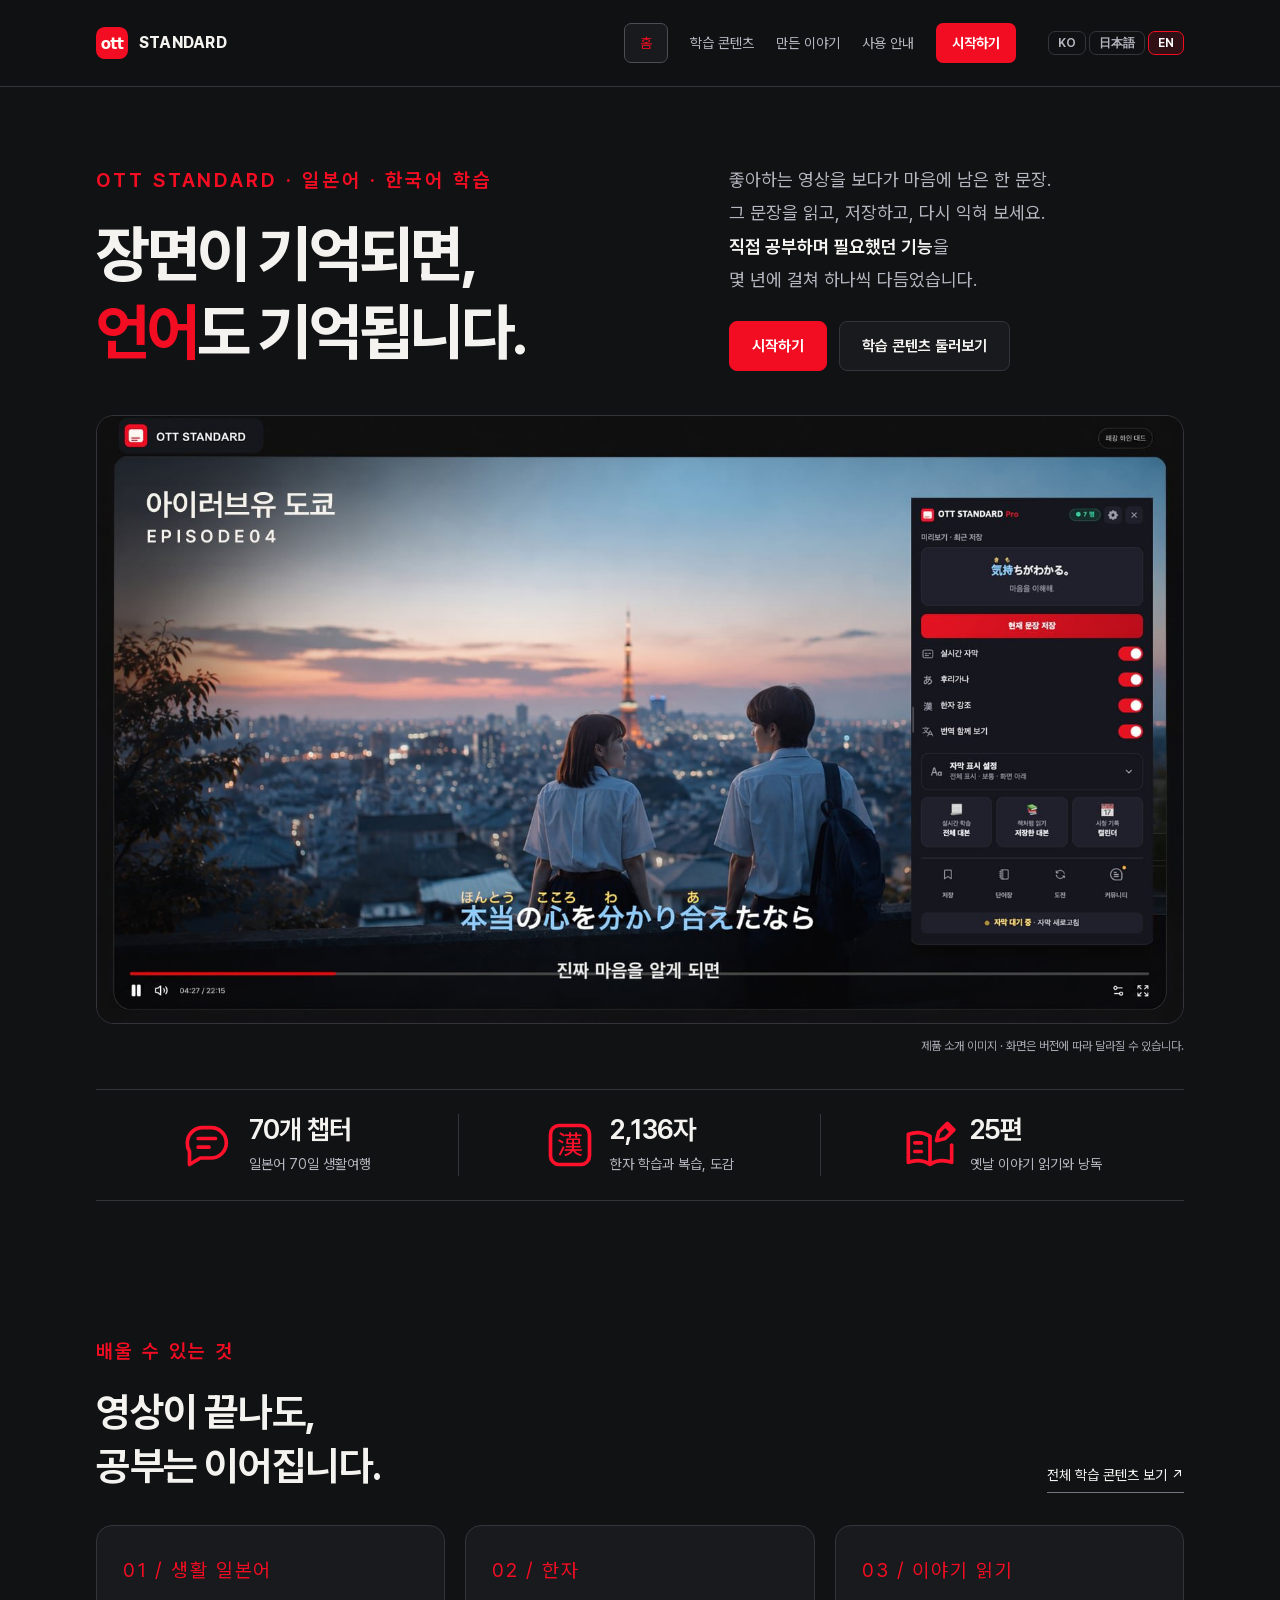
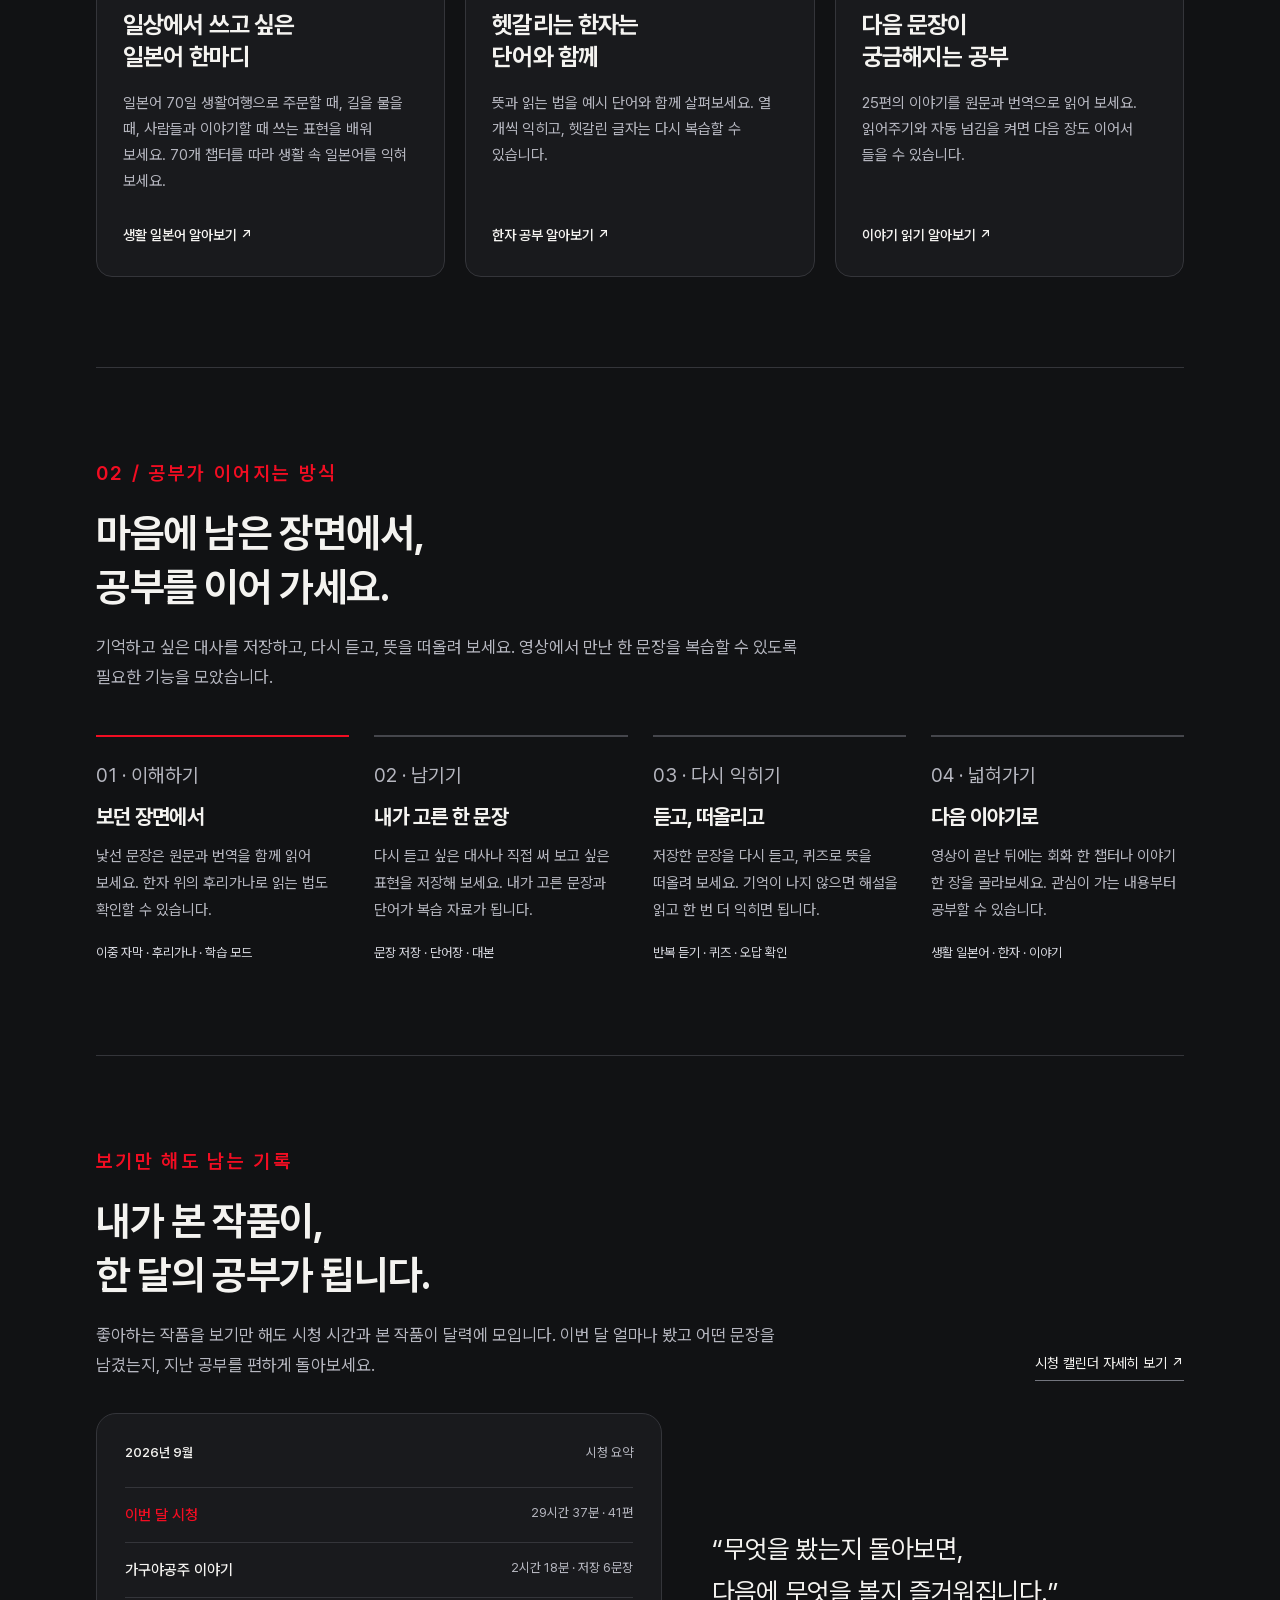
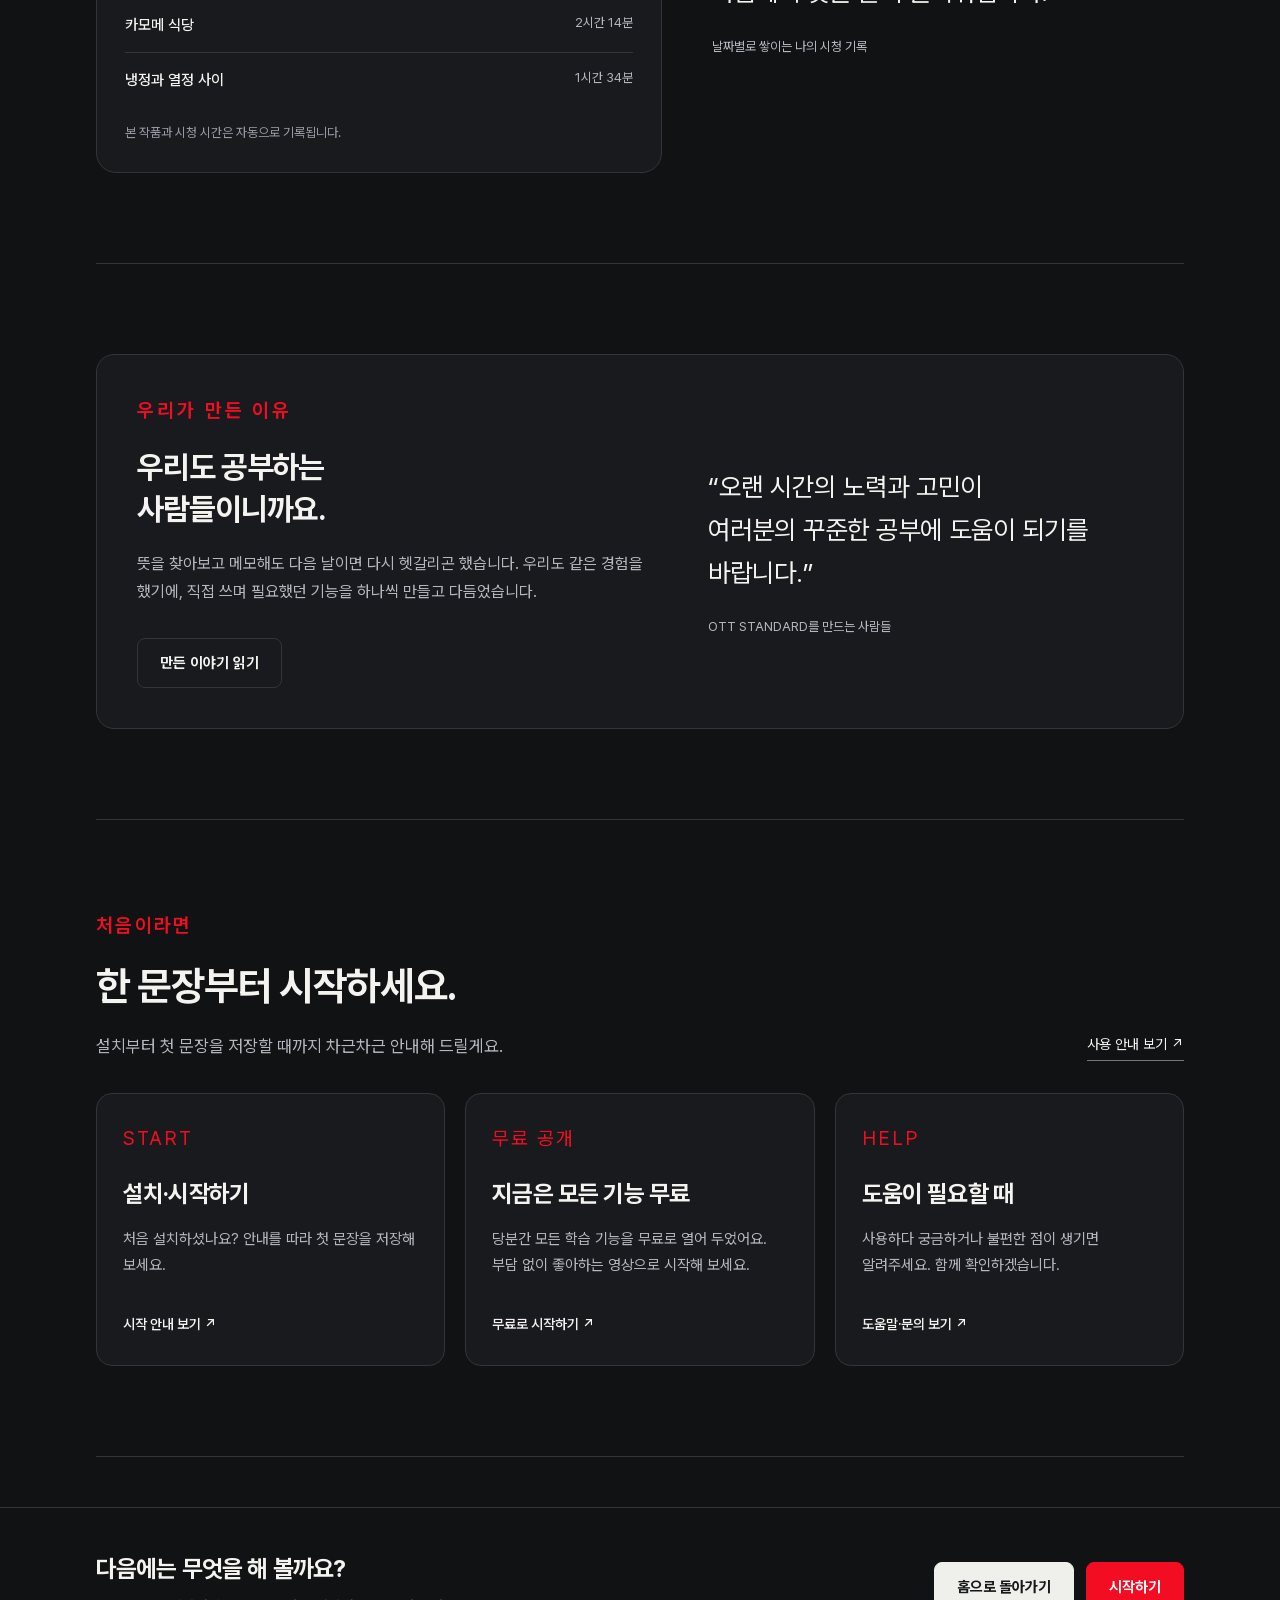
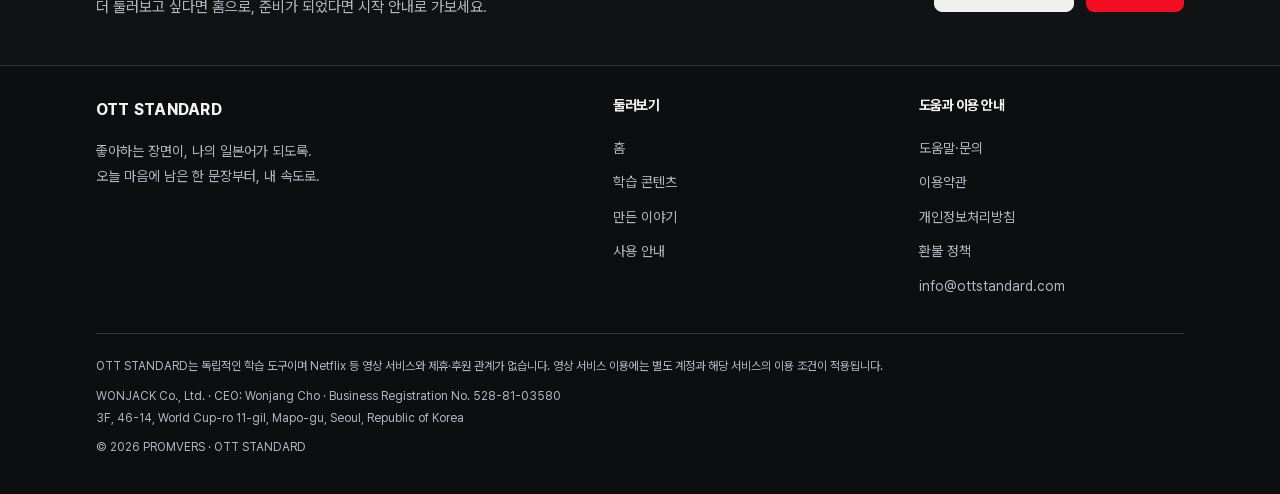
==== index.html @ 48564889 "로고 디자인 변경: 헤더 아이콘을 'ott' 빨간 박스로, 텍스트 STANDARD, 파비콘 동일 적용 Co-Authored-By: Claude Opus 4.8 <noreply@an" ====
<!doctype html>
<html lang="ko"><head><meta charset="utf-8"><meta name="viewport" content="width=device-width,initial-scale=1"><meta name="theme-color" content="#111214"><title>홈 · OTT STANDARD</title><meta name="description" content="좋아하는 장면이, 나의 일본어가 되도록. OTT STANDARD의 학습 콘텐츠, 사용 안내와 요금제를 만나보세요."><link rel="icon" href="/assets/logo.svg" type="image/svg+xml"><link rel="stylesheet" href="/assets/site.css?v=i18n-20261003b"><link rel="canonical" href="https://ottstandard.com/"><meta property="og:type" content="website"><meta property="og:site_name" content="OTT STANDARD"><meta property="og:title" content="OTT STANDARD - 쉽게 익히는 자막"><meta property="og:description" content="좋아하는 장면이, 나의 일본어가 되도록. 학습 콘텐츠·사용 안내·요금제."><meta property="og:url" content="https://ottstandard.com/"><meta property="og:image" content="https://ottstandard.com/og.png"><meta name="twitter:card" content="summary_large_image"><style id="home-intro-label-size">#main .eyebrow,#main .section-number,#main .portal .serial,#main .flow small{font-size:19.5px;line-height:1.6}@media(max-width:760px){#main .home-hero .eyebrow{font-size:18px}}@media(max-width:640px){#main .eyebrow{font-size:18px}}</style></head><body data-mode="multipage"><a class="skip" href="#main">본문으로 바로가기</a><header class="topbar"><div class="wrap topbar-inner"><a class="brand notranslate" translate="no" href="/" aria-label="OTT STANDARD 홈"><svg width="32" height="32" viewBox="0 0 100 100" aria-hidden="true" style="display:block"><rect width="100" height="100" rx="27" fill="#F20D22"/><text x="50" y="54" text-anchor="middle" dominant-baseline="central" font-family="Pretendard,system-ui,-apple-system,sans-serif" font-weight="900" font-size="47" fill="#FFF9F4" letter-spacing="-2.5">ott</text></svg>STANDARD</a><nav class="nav" aria-label="주 메뉴"><a class="home-link" data-nav="home" href="/" aria-current="page">홈</a><a class="" data-nav="learning" href="/learning/">학습 콘텐츠</a><a class="" data-nav="about" href="/about/">만든 이야기</a><a class="" data-nav="docs" href="/docs/">사용 안내</a><a class="nav-start" data-nav="start" href="/start/">시작하기</a></nav></div></header><main id="main" class="wrap page-content">
<section class="home-hero"><div class="home-hero-top"><div><span class="eyebrow"><span class="eb-a">OTT STANDARD</span><span class="eb-dot"> · </span><span class="eb-b">일본어 · 한국어 학습</span></span><h1 tabindex="-1" id="heroRot">좋아하는 장면이,<br>나의 <span class="accent">일본어</span>가 되도록.</h1>
<script>
(function(){
 var el=document.getElementById('heroRot');if(!el)return;
 var P=[
  '좋아하는 장면이,<br>나의 <span class="accent">일본어</span>가 되도록.',
  '장면이 기억되면,<br><span class="accent">언어</span>도 기억됩니다.',
  '좋아하는 장면이,<br>나의 <span class="accent">언어</span>가 됩니다.',
  '콘텐츠를 즐기는 순간,<br><span class="accent">언어</span>가 시작됩니다.',
  '매일 보던 장면을,<br>매일 쓰는 <span class="accent">언어</span>로.'
 ];
 for(var i=P.length-1;i>0;i--){var j=Math.floor(Math.random()*(i+1));var t=P[i];P[i]=P[j];P[j]=t;}
 var idx=0; el.innerHTML=P[0];
 var reduce=window.matchMedia&&window.matchMedia('(prefers-reduced-motion:reduce)').matches;
 if(reduce||P.length<2)return;
 el.style.transition='opacity .5s ease';
 setInterval(function(){
  el.style.opacity='0';
  setTimeout(function(){idx=(idx+1)%P.length;el.innerHTML=P[idx];el.style.opacity='1';},500);
 },9000);
})();
</script></div><div><p class="intro">좋아하는 영상을 보다가 마음에 남은 한 문장.<br>그 문장을 읽고, 저장하고, 다시 익혀 보세요.<br><strong>직접 공부하며 필요했던 기능</strong>을<br>몇 년에 걸쳐 하나씩 다듬었습니다.</p><div class="actions"><a class="button primary" href="/start/">시작하기</a><a class="button " href="/learning/">학습 콘텐츠 둘러보기</a></div></div></div>
<figure><div class="visual"><img src="/assets/hero.jpg" width="1600" height="893" alt="영상 옆에 OTT STANDARD 학습 패널이 열리고, 일본어 후리가나와 한국어 번역이 함께 표시된 제품 소개 이미지" fetchpriority="high"></div><figcaption class="visual-caption" style="justify-content:flex-end;"><span>제품 소개 이미지 · 화면은 버전에 따라 달라질 수 있습니다.</span></figcaption></figure>

<div class="home-stats"><div style="display:grid;grid-template-columns:auto minmax(0,max-content);grid-template-rows:auto auto;column-gap:14px;row-gap:6px;align-content:center;justify-content:center;padding-inline:8px;"><svg xmlns="http://www.w3.org/2000/svg" width="52" height="52" viewBox="0 0 24 24" fill="none" stroke="currentColor" stroke-width="1.7" stroke-linecap="round" stroke-linejoin="round" aria-hidden="true" focusable="false" style="grid-column:1;grid-row:1 / 3;align-self:center;width:clamp(36px,5vw,52px);height:auto;color:#ff102b"><path d="M20 11a7 7 0 0 1-7 7H8l-5 3v-6a7 7 0 0 1-1-4 7 7 0 0 1 7-7h4a7 7 0 0 1 7 7Z"/><path d="M7 9h8M7 13h5"/></svg><b style="grid-column:2;grid-row:1;margin:0;line-height:1.2;">70개 챕터</b><span style="grid-column:2;grid-row:2;margin:0;">일본어 70일 생활여행</span></div><div style="display:grid;grid-template-columns:auto minmax(0,max-content);grid-template-rows:auto auto;column-gap:14px;row-gap:6px;align-content:center;justify-content:center;padding-inline:8px;"><svg xmlns="http://www.w3.org/2000/svg" width="52" height="52" viewBox="0 0 24 24" fill="none" stroke="currentColor" stroke-width="1.7" stroke-linecap="round" stroke-linejoin="round" aria-hidden="true" focusable="false" style="grid-column:1;grid-row:1 / 3;align-self:center;width:clamp(36px,5vw,52px);height:auto;color:#ff102b"><rect x="3" y="3" width="18" height="18" rx="4"/><text x="12" y="12" dy=".35em" text-anchor="middle" fill="currentColor" stroke="none" font-family="GuideJapanese, GuidePretendard, sans-serif" font-size="12" font-weight="400" style="letter-spacing:0">漢</text></svg><b style="grid-column:2;grid-row:1;margin:0;line-height:1.2;">2,136자</b><span style="grid-column:2;grid-row:2;margin:0;">한자 학습과 복습, 도감</span></div><div style="display:grid;grid-template-columns:auto minmax(0,max-content);grid-template-rows:auto auto;column-gap:14px;row-gap:6px;align-content:center;justify-content:center;padding-inline:8px;"><svg xmlns="http://www.w3.org/2000/svg" width="52" height="52" viewBox="0 0 24 24" fill="none" stroke="currentColor" stroke-width="1.7" stroke-linecap="round" stroke-linejoin="round" aria-hidden="true" focusable="false" style="grid-column:1;grid-row:1 / 3;align-self:center;width:clamp(36px,5vw,52px);height:auto;color:#ff102b"><path d="M12 8C9 6 5 6 2 7v13c3-1 7-1 10 1 3-2 7-2 10-1v-8M12 8v13M5 11h3M5 15h3"/><path d="m15 10 1-4 4-4 3 3-4 4-4 1ZM19 3l3 3"/></svg><b style="grid-column:2;grid-row:1;margin:0;line-height:1.2;">25편</b><span style="grid-column:2;grid-row:2;margin:0;">옛날 이야기 읽기와 낭독</span></div></div></section>
<section class="section"><div class="section-heading-row"><div class="section-head"><span class="section-number">배울 수 있는 것</span><h2>영상이 끝나도,<br>공부는 이어집니다.</h2></div><a class="text-link" href="/learning/">전체 학습 콘텐츠 보기 ↗</a></div><div class="portal-grid">
<a class="portal" href="/learning/#course"><span class="serial">01 / 생활 일본어</span><h3>일상에서 쓰고 싶은<br>일본어 한마디</h3><p>일본어 70일 생활여행으로 주문할 때, 길을 물을 때, 사람들과 이야기할 때 쓰는 표현을 배워 보세요. 70개 챕터를 따라 생활 속 일본어를 익혀 보세요.</p><span class="portal-link">생활 일본어 알아보기 ↗</span></a>
<a class="portal" href="/learning/#kanji"><span class="serial">02 / 한자</span><h3>헷갈리는 한자는<br>단어와 함께</h3><p>뜻과 읽는 법을 예시 단어와 함께 살펴보세요. 열 개씩 익히고, 헷갈린 글자는 다시 복습할 수 있습니다.</p><span class="portal-link">한자 공부 알아보기 ↗</span></a>
<a class="portal" href="/learning/#stories"><span class="serial">03 / 이야기 읽기</span><h3>다음 문장이<br>궁금해지는 공부</h3><p>25편의 이야기를 원문과 번역으로 읽어 보세요. 읽어주기와 자동 넘김을 켜면 다음 장도 이어서 들을 수 있습니다.</p><span class="portal-link">이야기 읽기 알아보기 ↗</span></a></div></section>
  <section class="section">
    <div class="section-head"><span class="section-number">02 / 공부가 이어지는 방식</span><h2>마음에 남은 장면에서,<br>공부를 이어 가세요.</h2><p>기억하고 싶은 대사를 저장하고, 다시 듣고, 뜻을 떠올려 보세요. 영상에서 만난 한 문장을 복습할 수 있도록 필요한 기능을 모았습니다.</p></div>
    <div class="flow">
      <article><small>01 · 이해하기</small><h3>보던 장면에서</h3><p>낯선 문장은 원문과 번역을 함께 읽어 보세요. 한자 위의 후리가나로 읽는 법도 확인할 수 있습니다.</p><span class="path">이중 자막 · 후리가나 · 학습 모드</span></article>
      <article><small>02 · 남기기</small><h3>내가 고른 한 문장</h3><p>다시 듣고 싶은 대사나 직접 써 보고 싶은 표현을 저장해 보세요. 내가 고른 문장과 단어가 복습 자료가 됩니다.</p><span class="path">문장 저장 · 단어장 · 대본</span></article>
      <article><small>03 · 다시 익히기</small><h3>듣고, 떠올리고</h3><p>저장한 문장을 다시 듣고, 퀴즈로 뜻을 떠올려 보세요. 기억이 나지 않으면 해설을 읽고 한 번 더 익히면 됩니다.</p><span class="path">반복 듣기 · 퀴즈 · 오답 확인</span></article>
      <article><small>04 · 넓혀가기</small><h3>다음 이야기로</h3><p>영상이 끝난 뒤에는 회화 한 챕터나 이야기 한 장을 골라보세요. 관심이 가는 내용부터 공부할 수 있습니다.</p><span class="path">생활 일본어 · 한자 · 이야기</span></article>
    </div>
  </section>


<section class="section"><div class="section-heading-row"><div class="section-head"><span class="section-number">보기만 해도 남는 기록</span><h2>내가 본 작품이,<br>한 달의 공부가 됩니다.</h2><p>좋아하는 작품을 보기만 해도 시청 시간과 본 작품이 달력에 모입니다. 이번 달 얼마나 봤고 어떤 문장을 남겼는지, 지난 공부를 편하게 돌아보세요.</p></div><a class="text-link" href="/learning/#calendar">시청 캘린더 자세히 보기 ↗</a></div><div class="split-panel"><div class="content-preview"><div class="preview-label"><b>2026년 9월</b><span>시청 요약</span></div><div class="chapter-row current"><b>이번 달 시청</b><small>29시간 37분 · 41편</small></div><div class="chapter-row"><b>가구야공주 이야기</b><small>2시간 18분 · 저장 6문장</small></div><div class="chapter-row"><b>카모메 식당</b><small>2시간 14분</small></div><div class="chapter-row"><b>냉정과 열정 사이</b><small>1시간 34분</small></div><p class="small-note">본 작품과 시청 시간은 자동으로 기록됩니다.</p></div><p class="quote-short">“무엇을 봤는지 돌아보면,<br>다음에 무엇을 볼지 즐거워집니다.”<span>날짜별로 쌓이는 나의 시청 기록</span></p></div></section><section class="section"><div class="quiet-panel split-panel"><div><span class="eyebrow">우리가 만든 이유</span><h2>우리도 공부하는<br>사람들이니까요.</h2><p>뜻을 찾아보고 메모해도 다음 날이면 다시 헷갈리곤 했습니다. 우리도 같은 경험을 했기에, 직접 쓰며 필요했던 기능을 하나씩 만들고 다듬었습니다.</p><div class="actions"><a class="button " href="/about/">만든 이야기 읽기</a></div></div><p class="quote-short">“오랜 시간의 노력과 고민이<br>여러분의 꾸준한 공부에 도움이 되기를 바랍니다.”<span>OTT STANDARD를 만드는 사람들</span></p></div></section>
<section class="section"><div class="section-heading-row"><div class="section-head"><span class="section-number">처음이라면</span><h2>한 문장부터 시작하세요.</h2><p>설치부터 첫 문장을 저장할 때까지 차근차근 안내해 드릴게요.</p></div><a class="text-link" href="/docs/">사용 안내 보기 ↗</a></div><div class="portal-grid"><a class="portal" href="/start/"><span class="serial">START</span><h3>설치·시작하기</h3><p>처음 설치하셨나요? 안내를 따라 첫 문장을 저장해 보세요.</p><span class="portal-link">시작 안내 보기 ↗</span></a><a class="portal" href="/start/"><span class="serial">무료 공개</span><h3>지금은 모든 기능 무료</h3><p>당분간 모든 학습 기능을 무료로 열어 두었어요. 부담 없이 좋아하는 영상으로 시작해 보세요.</p><span class="portal-link">무료로 시작하기 ↗</span></a><a class="portal" href="/support/"><span class="serial">HELP</span><h3>도움이 필요할 때</h3><p>사용하다 궁금하거나 불편한 점이 생기면 알려주세요. 함께 확인하겠습니다.</p><span class="portal-link">도움말·문의 보기 ↗</span></a></div></section></main><div class="page-navigation"><div class="wrap page-navigation-inner"><div><h2>다음에는 무엇을 해 볼까요?</h2><p>더 둘러보고 싶다면 홈으로, 준비가 되었다면 시작 안내로 가보세요.</p></div><div class="actions"><a class="button home-button" href="/">홈으로 돌아가기</a><a class="button primary" href="/start/">시작하기</a></div></div></div>
<footer class="footer"><div class="wrap"><div class="footer-menu"><div><a class="brand" href="/">OTT STANDARD</a><p>좋아하는 장면이, 나의 일본어가 되도록.<br>오늘 마음에 남은 한 문장부터, 내 속도로.</p></div><div><h3>둘러보기</h3><a href="/">홈</a><a href="/learning/">학습 콘텐츠</a><a href="/about/">만든 이야기</a><a href="/docs/">사용 안내</a></div><div><h3>도움과 이용 안내</h3><a href="/support/">도움말·문의</a><a href="/terms/">이용약관</a><a href="/privacy/">개인정보처리방침</a><a href="/refund/">환불 정책</a><a href="mailto:info@ottstandard.com">info@ottstandard.com</a></div></div><div class="footer-bottom"><p>OTT STANDARD는 독립적인 학습 도구이며 Netflix 등 영상 서비스와 제휴·후원 관계가 없습니다. 영상 서비스 이용에는 별도 계정과 해당 서비스의 이용 조건이 적용됩니다.</p><p>WONJACK Co., Ltd. · CEO: Wonjang Cho · Business Registration No. 528-81-03580<br>3F, 46-14, World Cup-ro 11-gil, Mapo-gu, Seoul, Republic of Korea</p><p>© 2026 PROMVERS · OTT STANDARD</p></div></div></footer><script src="/assets/site.js?v=i18n-20261003"></script></body></html>
---- assets/site.css ----
@font-face{font-family:GuidePretendard;src:url(PretendardVariable.woff2) format("woff2");font-weight:100 900;font-display:swap}
@font-face{font-family:GuideJapanese;src:url(NotoSansJP-400.woff2) format("woff2");font-weight:400;font-display:swap}

  

  :root{color-scheme:dark;--bg:#111214;--surface:#191a1d;--surface-2:#202125;--line:#34353a;--ink:#f4f3f0;--muted:#b5b6bf;--brand:#f20d22;--red:var(--brand);--radius:20px}
  *{box-sizing:border-box}html{scroll-behavior:smooth;scroll-padding-top:110px}body{margin:0;background:var(--bg);color:var(--ink);font-family:GuidePretendard,Pretendard,-apple-system,BlinkMacSystemFont,"Noto Sans KR",sans-serif;line-height:1.75;word-break:keep-all;overflow-wrap:anywhere}a{color:inherit;text-decoration:none}button,input{font:inherit}a:focus-visible,summary:focus-visible,input:focus-visible{outline:3px solid var(--red);outline-offset:6px}a,summary,input{ -webkit-tap-highlight-color:transparent}p,h1,h2,h3,h4,figure{margin:0}p+p{margin-top:18px}h1,h2,h3,h4{line-height:1.35;letter-spacing:-.035em}p{color:var(--muted)}strong{color:var(--ink);font-weight:650}ruby{ruby-position:over}rt{font-size:.43em;color:#b8bfce;letter-spacing:0} [lang="ja"]{font-family:GuideJapanese,"Noto Sans JP","Hiragino Kaku Gothic ProN",sans-serif}
  .wrap{max-width:1160px;margin-inline:auto;padding-inline:36px}.skip{position:fixed;left:16px;top:-90px;z-index:100;background:var(--ink);color:var(--bg);padding:12px}.skip:focus{top:12px}.topbar{position:sticky;top:0;z-index:20;background:rgba(17,18,20,.96);border-bottom:1px solid var(--line)}.topbar-inner{min-height:80px;display:flex;align-items:center;justify-content:space-between;gap:24px}.brand{display:inline-flex;align-items:center;gap:11px;font-size:16px;font-weight:750;letter-spacing:.015em;white-space:nowrap}.brand img{width:32px;height:32px}.nav{display:flex;align-items:center;gap:26px;font-size:14px;color:var(--muted)}.nav a{padding-block:12px}.nav a:hover{color:var(--ink)}.nav a:last-child{color:var(--ink)}
  .eyebrow{display:block;margin-bottom:20px;font-size:13px;font-weight:650;letter-spacing:.15em;color:var(--red)}.hero{padding-block:88px 70px}.hero-grid{display:grid;grid-template-columns:1.13fr 1fr;gap:54px;align-items:center}h1{font-size:clamp(36px,4.6vw,58px);font-weight:730;line-height:1.25;letter-spacing:-.055em}.hero-copy>p{max-width:550px;margin-top:27px;font-size:18px;line-height:1.85}.accent{color:var(--red)}.actions{display:flex;flex-wrap:wrap;gap:12px;margin-top:32px}.button{display:inline-flex;align-items:center;justify-content:center;min-height:48px;padding:11px 22px;border:1px solid var(--line);border-radius:8px;font-size:15px;font-weight:650;background:var(--surface)}.button.primary{background:var(--brand);border-color:var(--brand);color:#fff}.button:hover{filter:brightness(1.13)}.hero-note{font-size:13px!important;margin-top:17px!important;color:#9699a3}.sample{margin:0;border:1px solid #424248;border-radius:var(--radius);background:var(--surface);overflow:hidden}.sample-head{display:flex;justify-content:space-between;gap:12px;padding:19px 24px;border-bottom:1px solid var(--line);font-size:13px;color:var(--muted)}.sample-head b{color:var(--ink);font-weight:550}.sample-body{padding:36px 27px 25px}.sample-jp{font-size:27px;line-height:2.3;color:var(--ink);letter-spacing:.01em;word-break:normal}.sample-ko{margin-top:12px;font-size:16px;min-height:28px}.sample-options{display:flex;flex-wrap:wrap;gap:12px 20px;margin-top:29px;padding-top:19px;border-top:1px solid var(--line);font-size:14px;color:var(--muted)}.sample-options label{display:flex;align-items:center;gap:7px;cursor:pointer;min-height:32px}.sample-options input{width:17px;height:17px;accent-color:var(--brand)}.sample-body:has(#furi:not(:checked)) rt{visibility:hidden}.sample-body:has(#translation:not(:checked)) .sample-ko{visibility:hidden}.sample-bottom{padding:17px 24px;background:#202125;border-top:1px solid var(--line);font-size:13px;color:var(--muted)}.sample-bottom strong{font-weight:550}.sample-caption{font-size:12px;margin-top:12px;color:#92959e;line-height:1.6}
  .intro-strip{display:flex;align-items:center;justify-content:space-between;gap:24px;padding:25px 0;border-top:1px solid var(--line);border-bottom:1px solid var(--line);font-size:14px;color:var(--muted)}.intro-strip b{font-weight:550;color:var(--ink)}.intro-strip span+span{border-left:1px solid var(--line);padding-left:28px}.section{padding-block:90px;border-bottom:1px solid var(--line)}.section-head{max-width:710px;margin-bottom:42px}.section-head h2{font-size:clamp(28px,3.4vw,40px);font-weight:670;line-height:1.35}.section-head p{margin-top:19px;font-size:17px}.section-number{display:block;font-size:13px;letter-spacing:.12em;color:var(--red);margin-bottom:17px;font-weight:600}.origin{display:grid;grid-template-columns:.9fr 1.1fr;gap:72px}.origin h2{font-size:clamp(29px,3.4vw,40px)}.origin-text p{font-size:17px}.origin-note{margin-top:27px;padding-left:20px;border-left:2px solid var(--red);color:var(--ink);font-size:19px!important;line-height:1.7}.signature{display:block;margin-top:18px;font-size:13px;color:var(--muted);letter-spacing:.03em}
  .flow{display:grid;grid-template-columns:repeat(4,1fr);gap:25px}.flow article{border-top:2px solid #45464c;padding-top:23px}.flow article:first-child{border-color:var(--red)}.flow small{font-size:13px;color:var(--muted)}.flow h3{font-size:21px;margin:12px 0}.flow p{font-size:15px;line-height:1.8}.flow .path{display:block;margin-top:18px;color:#d5d6dd;font-size:13px}
  .feature{display:grid;grid-template-columns:1fr 1fr;gap:55px;align-items:center;padding-block:43px;border-top:1px solid var(--line)}.feature:first-of-type{padding-top:0;border-top:0}.feature h3{font-size:29px}.feature p{margin-top:17px}.feature .tagline{font-size:13px;color:var(--red);margin-bottom:12px}.feature ul{list-style:none;margin:23px 0 0;padding:0}.feature li{position:relative;padding:8px 0 8px 18px;color:var(--muted);font-size:15px}.feature li:before{content:"";position:absolute;left:0;top:21px;width:5px;height:5px;background:var(--red);border-radius:50%}.feature-link{display:inline-block;margin-top:24px;font-size:14px;border-bottom:1px solid #62636b;padding-bottom:3px}.feature-link:hover{color:var(--red)}.content-preview{background:var(--surface);border:1px solid var(--line);border-radius:var(--radius);padding:28px}.preview-label{display:flex;align-items:center;justify-content:space-between;gap:12px;font-size:13px;color:var(--muted);margin-bottom:22px}.preview-label b{color:var(--ink);font-weight:550}.chapter-row{display:flex;justify-content:space-between;gap:18px;padding:14px 0;border-top:1px solid var(--line);font-size:15px}.chapter-row:first-of-type{border-top:0}.chapter-row small{font-size:13px;color:var(--muted)}.chapter-row b{font-weight:500}.chapter-row.current{color:var(--red)}.kanji-preview{display:grid;grid-template-columns:168px 1fr;align-items:center;gap:28px}.kanji-character{font-size:clamp(92px,11vw,128px);line-height:1;color:var(--ink);text-align:center;background:#0e0f12;border:1px solid var(--line);border-radius:16px;aspect-ratio:1;display:grid;place-items:center}.kanji-info dt{font-size:13px;color:var(--muted)}.kanji-info dd{margin:0 0 15px;font-size:18px;font-weight:600;color:var(--ink)}.word-line{margin-top:20px;padding-top:20px;border-top:1px solid var(--line);font-size:16px;color:var(--muted)}.word-line b{color:var(--ink);font-weight:500}.story-title{font-size:26px;line-height:1.8;color:var(--ink);margin-bottom:12px}.story-excerpt{font-size:19px;line-height:2.1;color:var(--ink);word-break:normal}.story-title ruby,.story-excerpt ruby{color:#90c0f0}.story-title rt,.story-excerpt rt{color:#f0d070}.story-translation{font-size:14px;margin-top:14px!important;line-height:1.8}.reading-info{display:flex;gap:16px;flex-wrap:wrap;margin-top:22px;padding-top:16px;border-top:1px solid var(--line);font-size:12px;color:var(--muted)}.feature-aside{border-top:1px solid var(--line);padding-top:30px;display:grid;grid-template-columns:1fr 1fr;gap:36px}.feature-aside h3{font-size:20px;margin-bottom:12px}.feature-aside p{font-size:15px}.small-note{font-size:13px!important;color:#9699a3;margin-top:14px!important}
  .routine-panel{background:var(--surface);border:1px solid var(--line);border-radius:var(--radius);padding:34px;display:grid;grid-template-columns:1fr 1fr 1fr;gap:28px}.routine-panel h3{font-size:19px;margin-bottom:12px}.routine-panel p{font-size:15px}.routine-panel small{display:block;color:var(--red);font-size:13px;margin-bottom:12px}.routine-foot{margin-top:23px;font-size:15px}
  .guide-layout{display:grid;grid-template-columns:230px 1fr;gap:55px}.guide-aside h2{font-size:29px;margin-bottom:16px}.guide-aside p{font-size:15px}.guide-aside .button{margin-top:23px}.quickstart{counter-reset:steps;list-style:none;margin:0 0 32px;padding:0;display:grid;grid-template-columns:1fr 1fr;gap:24px}.quickstart li{counter-increment:steps;position:relative;padding-left:36px}.quickstart li:before{content:counter(steps,decimal-leading-zero);position:absolute;left:0;top:0;font-size:13px;color:var(--red);line-height:26px}.quickstart h3{font-size:17px;margin-bottom:8px}.quickstart p{font-size:14px}.guide-list details,.faq-list details{border-top:1px solid var(--line);scroll-margin-top:110px}.guide-list details:last-child,.faq-list details:last-child{border-bottom:1px solid var(--line)}summary{cursor:pointer;list-style:none;display:flex;justify-content:space-between;align-items:center;gap:18px;min-height:72px;padding:19px 0;font-size:17px;font-weight:550;line-height:1.55}summary::-webkit-details-marker{display:none}summary:after{content:"+";font-weight:300;font-size:24px;color:var(--muted);flex:none}details[open]>summary:after{content:"−";color:var(--red)}details[open]>summary{color:var(--red)}.detail-body{padding:0 0 27px;font-size:15px;color:var(--muted)}.detail-body p+p{margin-top:13px}.detail-body ol,.detail-body ul{padding-left:21px;margin:12px 0}.detail-body li{padding:4px 0}.detail-body h4{margin:21px 0 8px;font-size:16px;color:var(--ink)}.table-wrap{overflow-x:auto;border:1px solid var(--line);border-radius:10px;margin-block:18px}table{border-collapse:collapse;width:100%;font-size:14px;text-align:left}th,td{padding:13px 15px;border-bottom:1px solid var(--line);vertical-align:top}th{font-weight:550;color:var(--ink);background:var(--surface)}tr:last-child td{border-bottom:0}td:first-child{white-space:nowrap;color:var(--ink)}.note{padding:16px 18px;background:var(--surface);border-left:2px solid #7e818d;margin-top:16px;font-size:14px}.faq-grid{display:grid;grid-template-columns:230px 1fr;gap:55px}.faq-grid h2{font-size:29px}.endnote{padding-block:75px;text-align:center}.endnote h2{font-size:clamp(27px,3.3vw,39px)}.endnote p{margin-top:21px;font-size:16px}.endnote .actions{justify-content:center}.footer{border-top:1px solid var(--line);padding-block:30px 35px}.footer-top{display:flex;justify-content:space-between;gap:24px;align-items:center;margin-bottom:20px}.footer-links{display:flex;flex-wrap:wrap;gap:24px;color:var(--muted);font-size:14px}.footer p{font-size:12px;line-height:1.8;max-width:870px}.footer a:hover{text-decoration:underline}
  @media(min-width:901px){.feature.reverse .feature-text{grid-column:2;grid-row:1}.feature.reverse .content-preview{grid-column:1;grid-row:1}}
  @media(max-width:900px){.wrap{padding-inline:28px}.hero-grid{gap:30px}.hero{padding-top:65px}.hero-copy>p{font-size:16px}.sample-body{padding:27px 22px}.sample-jp{font-size:23px}.origin{gap:35px}.flow{grid-template-columns:repeat(2,1fr);gap:30px}.feature{gap:30px}.guide-layout,.faq-grid{grid-template-columns:1fr;gap:30px}.guide-aside{max-width:640px}.guide-aside .button{margin-top:16px}.section{padding-block:65px}.intro-strip{font-size:13px;gap:15px}.intro-strip span+span{padding-left:16px}}
  @media(max-width:640px){html{scroll-padding-top:125px}.wrap{padding-inline:22px}.topbar-inner{min-height:96px;flex-direction:column;align-items:flex-start;justify-content:center;gap:0;padding-top:10px;padding-bottom:4px}.brand{font-size:14px}.brand img{width:26px;height:26px}.nav{width:100%;gap:0;justify-content:space-between;font-size:13px}.nav a{padding-block:9px}.hero{padding-block:46px}.hero-grid{grid-template-columns:1fr;gap:38px}h1{font-size:39px}.hero-copy>p{font-size:17px;margin-top:23px}.eyebrow{margin-bottom:16px;font-size:12px}.sample-jp{font-size:25px}.sample-body{padding:29px 24px}.intro-strip{display:grid;grid-template-columns:1fr;gap:10px;padding-block:22px}.intro-strip span+span{border:0;padding:0}.intro-strip span{display:flex;justify-content:space-between;gap:18px}.origin{grid-template-columns:1fr;gap:27px}.origin-text p{font-size:16px}.section{padding-block:54px}.section-head{margin-bottom:30px}.section-head p{font-size:16px}.flow{gap:28px 22px}.flow h3{font-size:19px}.flow p{font-size:14px}.flow .path{font-size:12px}.feature{grid-template-columns:1fr;gap:27px;padding-block:32px}.feature h3{font-size:27px}.content-preview{padding:25px}.feature-aside{grid-template-columns:1fr;gap:27px}.routine-panel{grid-template-columns:1fr;padding:26px;gap:25px}.routine-panel article+article{border-top:1px solid var(--line);padding-top:24px}.quickstart{grid-template-columns:1fr;gap:23px}summary{font-size:16px}.footer-top{align-items:flex-start;flex-direction:column;gap:18px}.endnote{padding-block:55px}.endnote p{font-size:15px}.endnote h2{font-size:29px}}
  @media(prefers-reduced-motion:reduce){html{scroll-behavior:auto}}
  @media print{:root{--bg:#fff;--surface:#f3f3f3;--surface-2:#eee;--ink:#111;--muted:#444;--line:#ccc}body{background:white;color:#111}.topbar{position:static;background:white}.nav,.actions,.sample-options{display:none}.wrap{max-width:none}.hero,.section{padding-block:25px}.hero-grid,.origin,.guide-layout,.faq-grid{display:block}.hero-copy{margin-bottom:25px}.section,.feature{break-inside:avoid}.footer p{color:#444}}
  
[hidden]{display:none!important}.topbar-inner{min-height:86px}.nav{gap:22px}.nav .home-link{color:var(--ink);border:1px solid #4c4d54;border-radius:7px;padding:7px 15px;background:var(--surface)}.nav a[aria-current=page]{color:var(--red)}.nav .nav-start{background:var(--brand);color:white!important;border-radius:7px;padding:8px 16px;font-weight:650;white-space:nowrap}.breadcrumb{padding-top:30px;display:flex;gap:12px;font-size:13px;color:var(--muted)}.breadcrumb a{color:var(--ink);text-decoration:underline;text-underline-offset:4px}.page-title{padding-block:46px 48px;max-width:830px}.page-title h1{font-size:clamp(35px,4.8vw,53px)}.page-title p{font-size:18px;margin-top:22px;max-width:650px}.home-hero{padding:76px 0 45px}.home-hero-top{display:grid;grid-template-columns:1.25fr 1fr;gap:65px;align-items:end;margin-bottom:44px}.home-hero h1{font-size:clamp(38px,5.2vw,62px)}.home-hero .intro{font-size:18px;line-height:1.85}.home-hero .actions{margin-top:25px}.visual{overflow:hidden;border:1px solid var(--line);border-radius:18px;background:#0c0d0f}.visual img{display:block;width:100%;height:auto;aspect-ratio:1600/893}.visual-caption{font-size:12px;color:#a3a5af;margin-top:12px;display:flex;justify-content:space-between;gap:15px}.home-stats{display:grid;grid-template-columns:repeat(3,1fr);border-block:1px solid var(--line);margin-top:32px;padding-block:24px}.home-stats div{padding-inline:26px;border-right:1px solid var(--line)}.home-stats div:first-child{padding-left:0}.home-stats div:last-child{border:0}.home-stats b{display:block;font-size:27px;font-weight:630;letter-spacing:-.03em}.home-stats span{font-size:14px;color:var(--muted)}.section-heading-row{display:flex;align-items:end;justify-content:space-between;gap:30px;margin-bottom:32px}.section-heading-row .section-head{margin:0}.text-link{font-size:14px;color:var(--ink);border-bottom:1px solid #73757e;white-space:nowrap;padding-bottom:4px}.portal-grid{display:grid;grid-template-columns:repeat(3,1fr);gap:20px}.portal{padding:29px 26px;background:var(--surface);border:1px solid var(--line);border-radius:16px;display:flex;flex-direction:column;align-items:flex-start;min-height:273px;transition:border-color .15s}.portal:hover{border-color:var(--brand)}.portal .serial{color:var(--red);font-size:13px;letter-spacing:.1em;margin-bottom:23px}.portal h3{font-size:24px}.portal p{font-size:15px;margin-top:16px}.portal .portal-link{margin-top:auto;padding-top:28px;font-size:14px;font-weight:550}.quiet-panel{padding:40px;border:1px solid var(--line);border-radius:18px;background:var(--surface)}.quiet-panel h2{font-size:31px}.quiet-panel p{margin-top:20px}.split-panel{display:grid;grid-template-columns:1.2fr 1fr;gap:50px;align-items:center}.quote-short{font-size:26px!important;line-height:1.65;color:var(--ink)}.quote-short span{display:block;font-size:13px;color:var(--muted);margin-top:22px}.page-navigation{border-top:1px solid var(--line);padding:45px 0;margin-top:50px}.page-navigation-inner{display:flex;justify-content:space-between;align-items:center;gap:28px}.page-navigation h2{font-size:24px;margin-bottom:8px}.page-navigation p{font-size:15px}.page-navigation .actions{margin:0}.button.home-button{background:#efefec;border-color:#efefec;color:#17181b;font-weight:700}.footer{background:#0d0e10}.footer-menu{display:grid;grid-template-columns:1.8fr 1fr 1fr;gap:40px;padding-bottom:30px}.footer-menu h3{font-size:14px;color:var(--ink);margin-bottom:16px}.footer-menu a:not(.brand){display:block;font-size:14px;color:var(--muted);padding-block:5px}.footer-menu .brand{margin-bottom:15px}.footer-menu p{font-size:14px;max-width:340px}.footer-bottom{border-top:1px solid var(--line);padding-top:22px}.footer-bottom p+p{margin-top:8px}.footer a:hover{color:var(--ink)}.learning-page>.section{padding-top:25px}.learning-page .section-head h2{font-size:28px}.feature:first-of-type{border-top:0}.guide-page>.guide-layout{padding-top:10px;border:0}.story-page>.origin{padding-top:15px}.story-page .origin h2{font-size:31px}.guide-aside .button{font-size:14px}.plans{display:grid;grid-template-columns:1fr 1fr;gap:24px;margin-bottom:40px}.plan{padding:35px;background:var(--surface);border:1px solid var(--line);border-radius:18px;display:flex;flex-direction:column}.plan.pro{border-color:var(--brand);background:rgba(242, 13, 34,.06)}.plan-head{display:flex;justify-content:space-between;gap:20px;align-items:center}.plan-head h2{font-size:24px}.plan-head span{font-size:13px;color:var(--red)}.plan .price{font-size:46px;font-weight:680;letter-spacing:-.04em;margin:24px 0 12px;line-height:1.2;color:var(--ink)}.plan .price small{font-size:15px;color:var(--muted);font-weight:450;letter-spacing:0}.plan>p{font-size:15px}.plan ul{padding-left:20px;color:var(--muted);margin:22px 0 30px;font-size:15px}.plan li{padding:5px 0}.plan .button{margin-top:auto;align-self:stretch}.plan-note{margin:15px 0 0!important;font-size:13px!important;color:var(--muted)}.price-table{margin-top:45px}.price-table h2{font-size:27px;margin-bottom:20px}.price-table table{font-size:15px}.price-table th:first-child{width:55%}.start-steps{counter-reset:start;list-style:none;padding:0;margin:0;max-width:870px}.start-steps>li{counter-increment:start;display:grid;grid-template-columns:55px 1fr;gap:22px;padding:30px 0;border-top:1px solid var(--line)}.start-steps>li:before{content:counter(start,decimal-leading-zero);font-size:23px;font-weight:550;color:var(--red)}.start-steps h2{font-size:24px;margin-bottom:13px}.start-steps p{font-size:16px}.start-steps .actions{margin-top:20px}.support-layout{display:grid;grid-template-columns:1.2fr 1fr;gap:24px;margin-bottom:42px}.support-layout h2{font-size:25px}.support-layout ul{padding-left:20px;color:var(--muted);font-size:15px}.support-layout li{padding:5px 0}.mail-address{display:block;margin-top:23px;color:var(--ink);font-size:clamp(18px,2.2vw,25px);text-decoration:underline;text-underline-offset:7px}.copy-button{margin-top:20px;cursor:pointer;color:var(--ink)}.copy-status{font-size:13px;min-height:24px;margin-top:9px!important}.policy{max-width:900px;margin:0 auto;padding-block:40px}.policy h1{font-size:clamp(27px,3.4vw,38px);line-height:1.5;letter-spacing:-.025em}.policy h2{font-size:21px;line-height:1.6;margin:30px 0 12px}.policy .sub{font-size:14px;color:var(--muted);margin-top:14px}.policy p,.policy li{font-size:16px;color:var(--muted)}.policy ul{padding-left:23px}.policy li{padding:5px 0}.policy a{color:var(--ink);text-decoration:underline}.policy .lang{display:flex;gap:9px;margin:28px 0}.policy .lang button{padding:10px 20px;border:1px solid var(--line);border-radius:8px;color:var(--muted);background:var(--surface);font:inherit;font-size:14px;cursor:pointer}.policy .lang button.on{background:var(--brand);color:#fff;border-color:var(--brand)}.policy .note{line-height:1.8}.policy table{font-size:14px}.policy b{color:var(--ink)}.policy section{line-height:1.9}.policy-note{font-size:13px;color:var(--muted);margin-bottom:25px}.policy .table-wrap{margin-block:24px}.page-content:focus{outline:none}.site-page{animation:appear .16s ease-out}@keyframes appear{from{opacity:.5}to{opacity:1}}.faq-grid{padding-top:15px}.page-title+.section{padding-top:20px}
@media(max-width:1000px){.topbar-inner{flex-wrap:wrap;justify-content:space-between;gap:5px;padding-top:13px;padding-bottom:10px}.nav{gap:16px}.brand{font-size:14px}.home-hero-top{gap:35px}.portal{padding:25px 22px}.split-panel{gap:30px}.quiet-panel{padding:30px}}
@media(max-width:760px){.topbar-inner{flex-direction:column;align-items:flex-start;gap:10px}.nav{width:100%;gap:20px;overflow-x:auto;justify-content:flex-start;padding-bottom:7px;font-size:13px;white-space:nowrap}.nav a{padding-block:6px}.nav .home-link{padding:6px 12px}.nav .nav-start{padding:7px 13px}.home-hero{padding-top:43px}.home-hero-top{grid-template-columns:1fr;gap:25px;margin-bottom:32px}.home-hero .intro{font-size:17px}.home-hero h1{font-size:43px}.home-stats{margin-top:25px}.home-stats div{padding-inline:14px}.home-stats b{font-size:25px}.home-stats span{font-size:12px}.portal-grid{grid-template-columns:1fr}.portal{min-height:0}.portal .serial{margin-bottom:15px}.portal .portal-link{padding-top:20px}.section-heading-row{align-items:flex-start;flex-direction:column;gap:20px}.split-panel{grid-template-columns:1fr}.page-navigation-inner{align-items:flex-start;flex-direction:column}.page-navigation .actions{width:100%}.page-navigation .button{flex:1;white-space:nowrap}.footer-menu{grid-template-columns:1fr 1fr;gap:30px}.footer-menu>div:first-child{grid-column:1/-1}.plans{grid-template-columns:1fr}.support-layout{grid-template-columns:1fr}.page-title{padding-block:30px 35px}.page-title p{font-size:16px}.breadcrumb{padding-top:24px}.visual-caption{font-size:11px;display:block}.visual-caption span+span{display:none}.plan{padding:29px}.price-table td{min-width:80px}.start-steps>li{grid-template-columns:35px 1fr;gap:14px}.start-steps h2{font-size:22px}.policy{padding-top:25px}.policy h1{font-size:26px}.policy p,.policy li{font-size:15px}.policy .lang button{padding:9px 16px}.policy table{min-width:600px}.page-navigation{margin-top:30px;padding-block:30px}.home-hero .eyebrow{font-size:12px}.quiet-panel h2{font-size:27px}.quote-short{font-size:22px!important}}
@media(prefers-reduced-motion:reduce){.site-page{animation:none}.portal{transition:none}}

/* Shared red introductory labels: 1.5 times the original 13px size. */
.eyebrow,
.section-number,
.portal .serial,
.feature .tagline,
.routine-panel small,
.plan-head span {
  font-size:19.5px !important;
  line-height:1.6;
}
@media(max-width:760px) {
  .home-hero .eyebrow { font-size:18px !important; }
}
@media(max-width:640px) {
  .eyebrow { font-size:18px !important; }
}
@media(max-width:640px){.home-stats{grid-template-columns:1fr;gap:0}.home-stats div{border-right:0;border-bottom:1px solid var(--line);padding:15px 0!important;justify-content:flex-start!important}.home-stats div:first-child{padding-top:0!important}.home-stats div:last-child{border-bottom:0;padding-bottom:0!important}}
@media(max-width:640px){.home-hero .eyebrow .eb-dot{display:none}.home-hero .eyebrow .eb-a,.home-hero .eyebrow .eb-b{display:block}}
@media(max-width:640px){.kanji-preview{grid-template-columns:130px 1fr;gap:20px}.kanji-info dd{font-size:16px}}
.goog-te-banner-frame,iframe.skiptranslate,.goog-te-banner-frame.skiptranslate,.goog-te-gadget-icon,.goog-te-gadget,.goog-logo-link{display:none!important;visibility:hidden!important;height:0!important}
html,body{top:0!important;position:static!important;min-height:0}
#goog-gt-tt,.goog-te-balloon-frame,.goog-tooltip,.VIpgJd-ZVi9od-aZ2wEe-wOHMyf,.VIpgJd-ZVi9od-ORHb-OEVmcd{display:none!important}.goog-text-highlight{background:none!important;box-shadow:none!important}
.lang-switch{display:inline-flex;gap:3px;align-items:center;margin-left:10px}
.lang-switch button{background:transparent;border:1px solid var(--line);color:var(--muted);font:inherit;font-size:12px;font-weight:650;padding:5px 9px;border-radius:7px;cursor:pointer;line-height:1;white-space:nowrap}
.lang-switch button:hover{color:var(--ink)}
.lang-switch button.on{color:#fff;border-color:var(--red);background:rgba(242,13,34,.14)}
@media(max-width:640px){.lang-switch{margin-left:6px;gap:2px}.lang-switch button{padding:5px 7px;font-size:11px}}
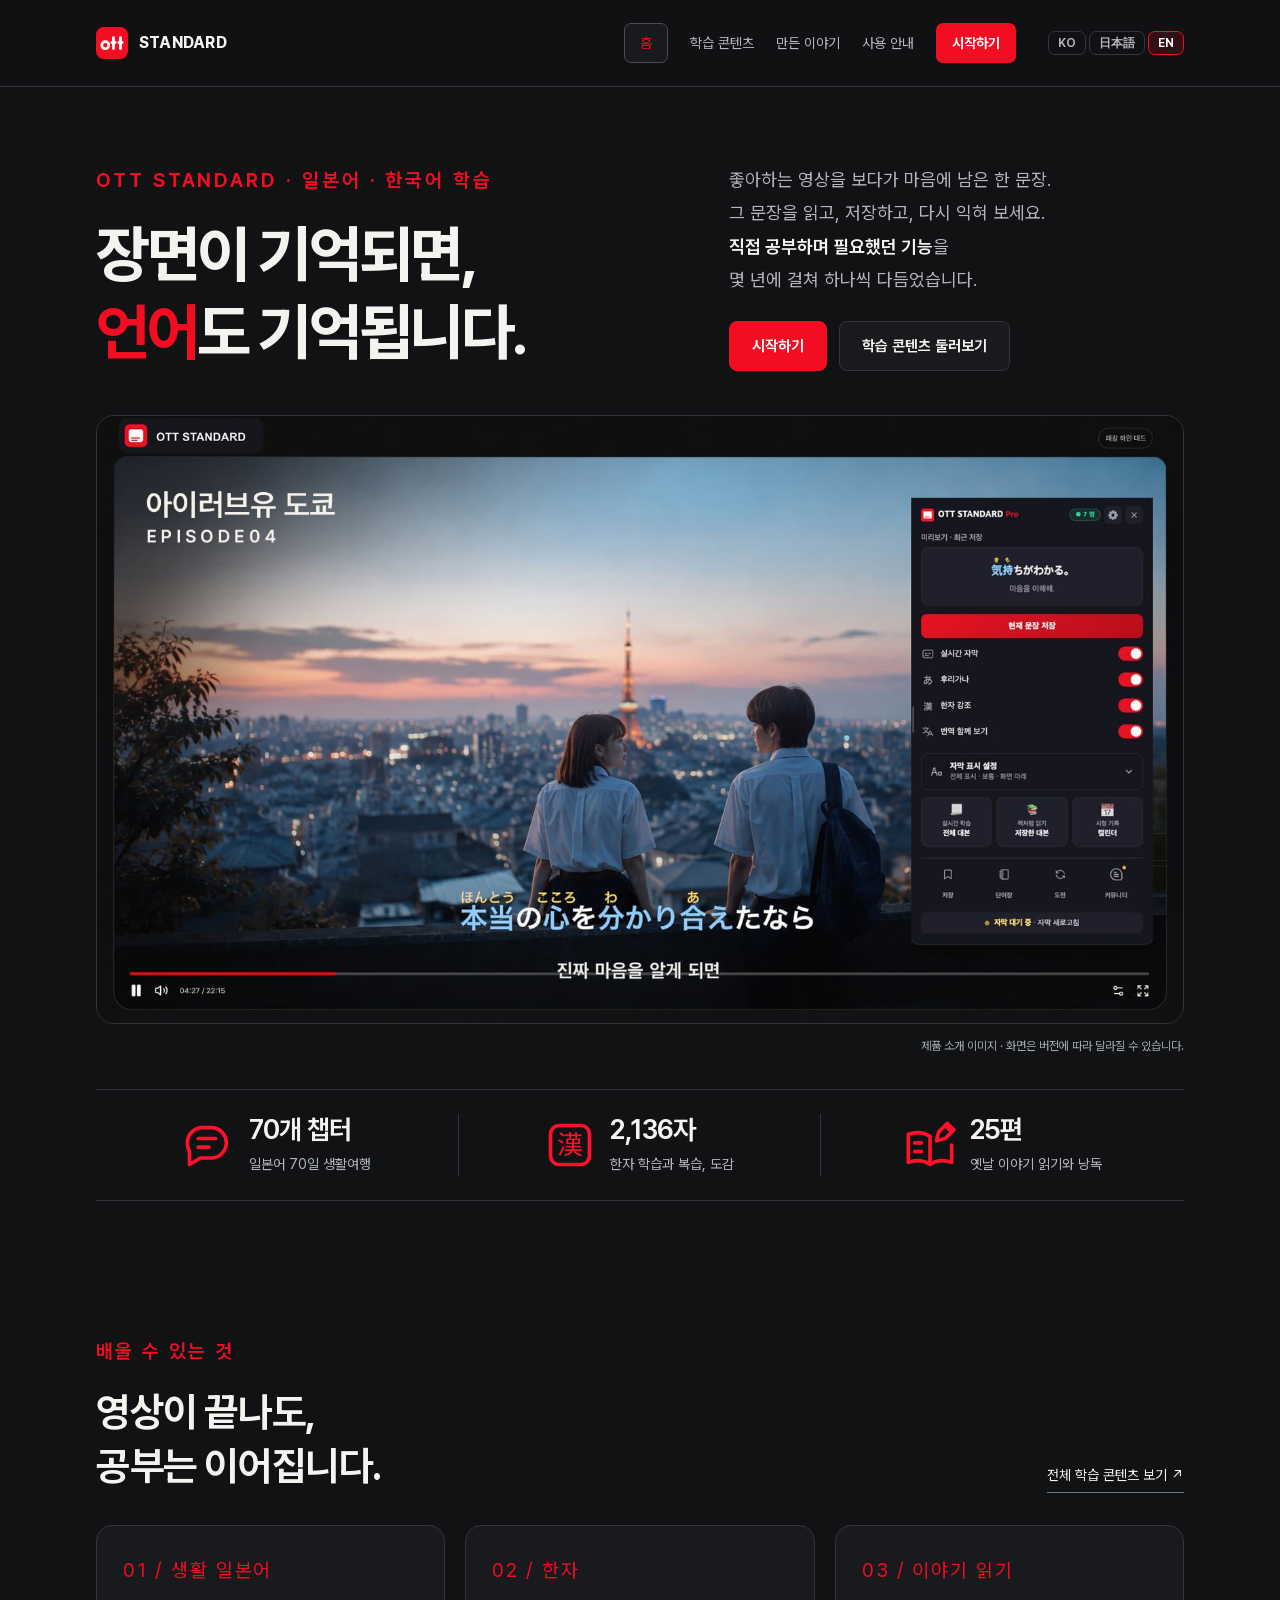
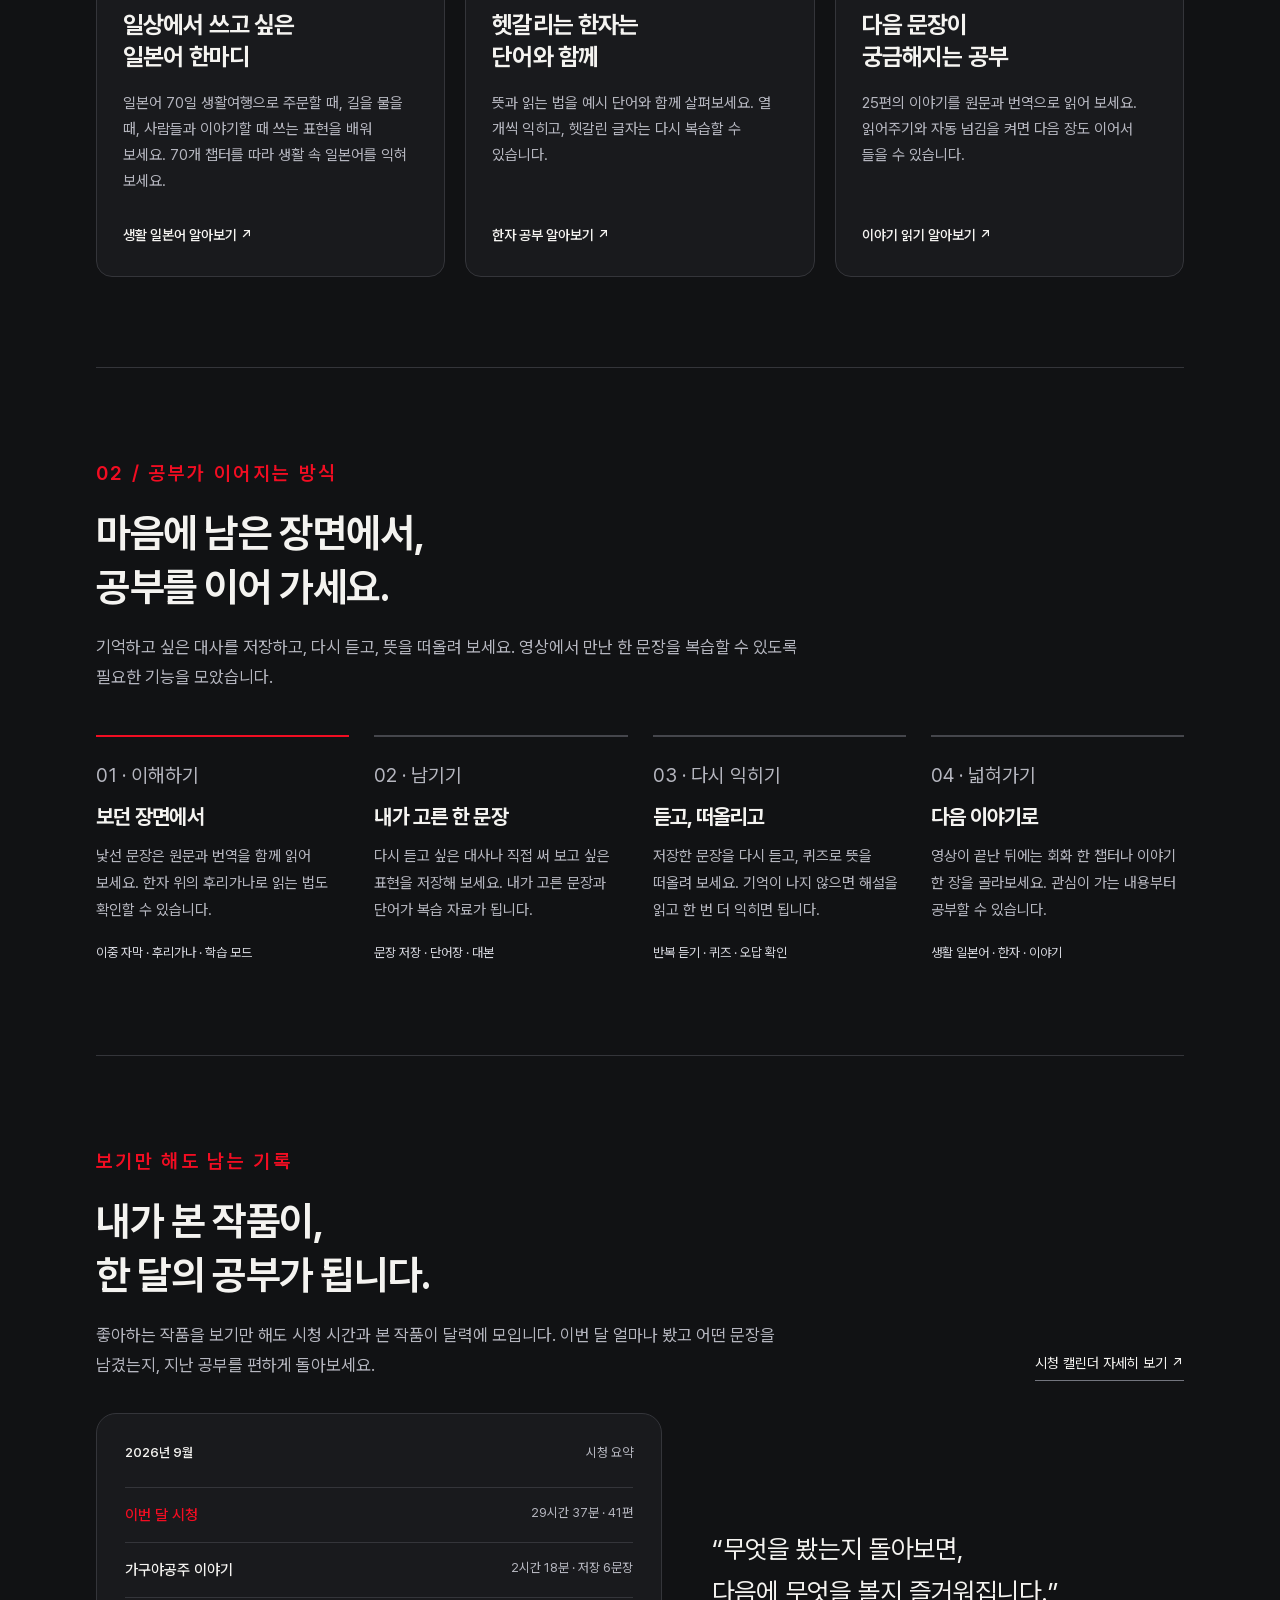
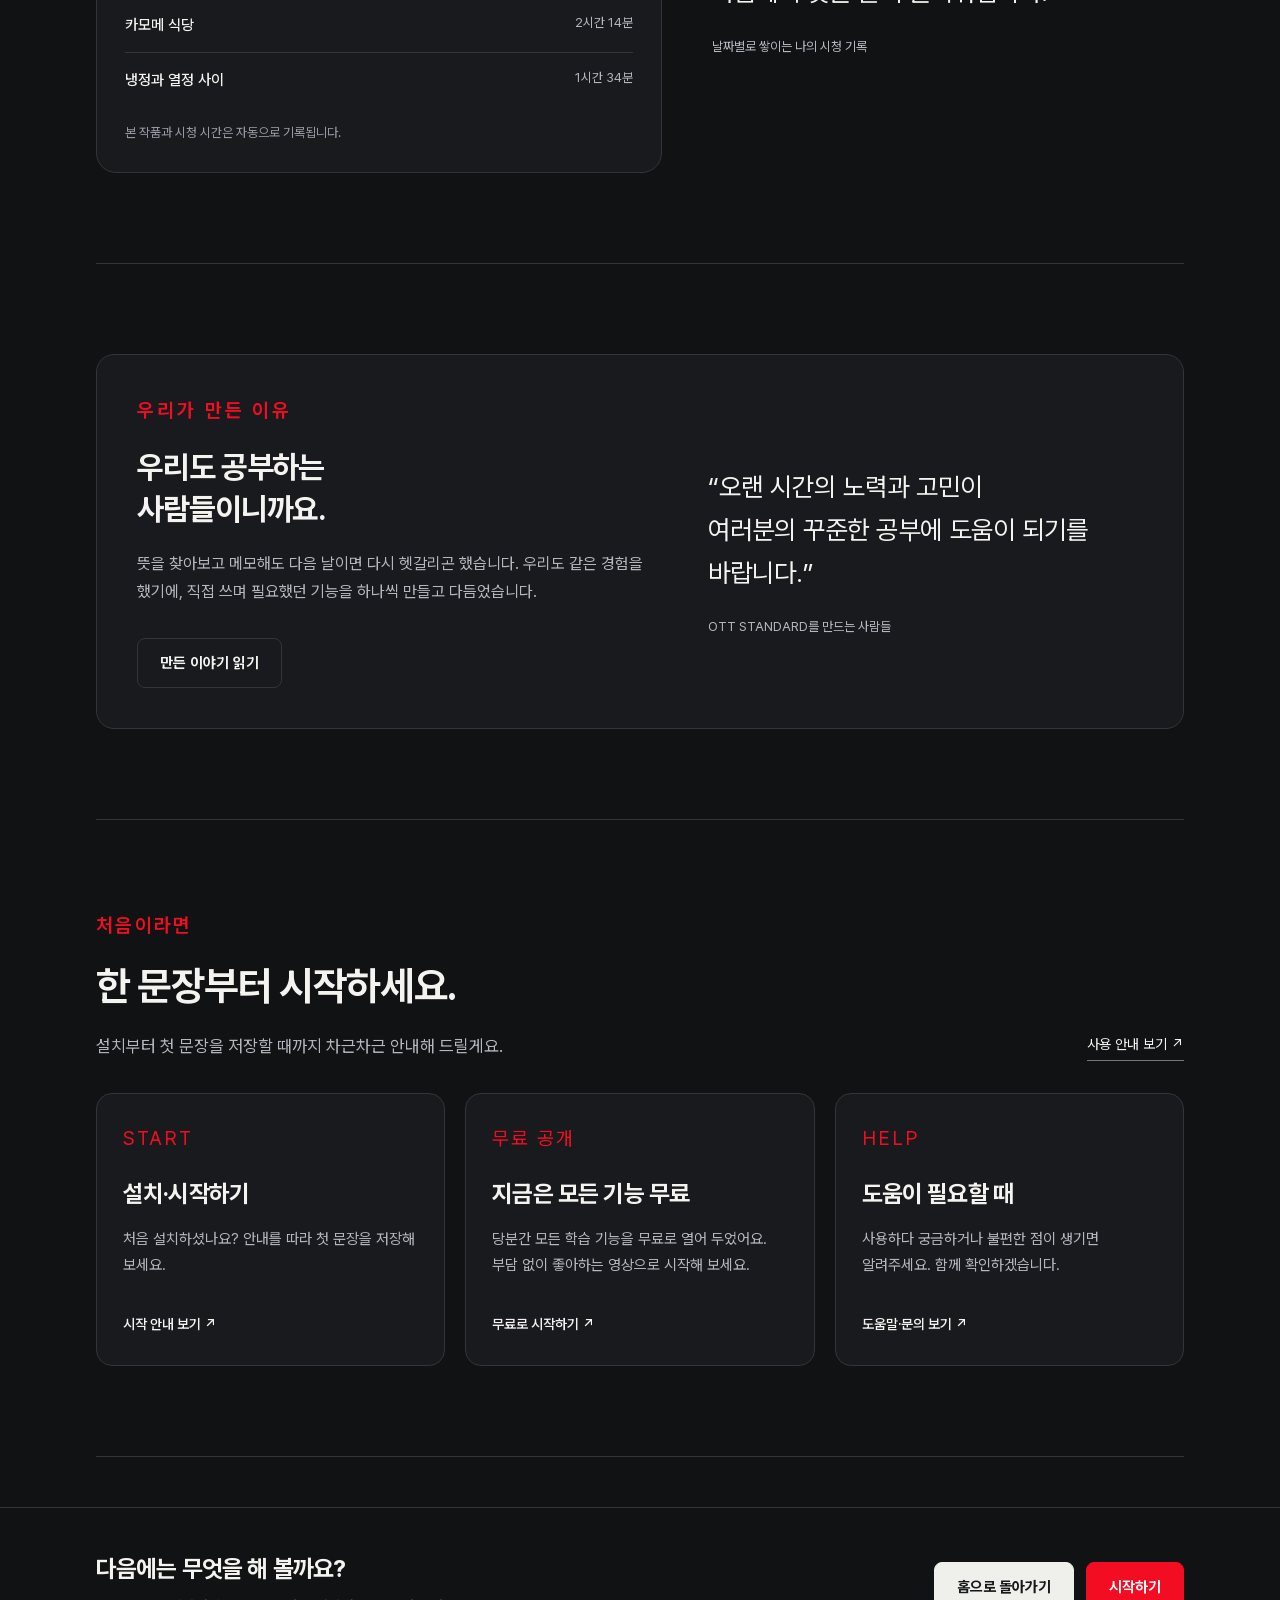
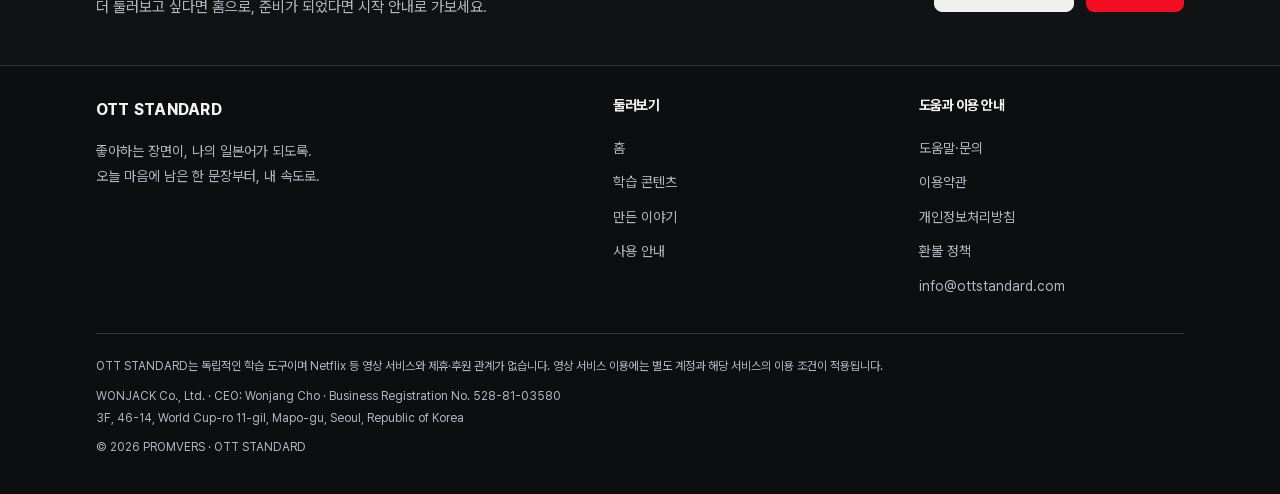
==== commit f0f97db4: "로고 레터폼 변경: 'ott'를 둥근 도형(링+둥근 막대)으로 그려 레퍼런스 톤 반영 Co-Authored-By: Claude Opus 4.8 <noreply@anthropic.c" ====
--- a/index.html
+++ b/index.html
@@ -1,5 +1,5 @@
 <!doctype html>
-<html lang="ko"><head><meta charset="utf-8"><meta name="viewport" content="width=device-width,initial-scale=1"><meta name="theme-color" content="#111214"><title>홈 · OTT STANDARD</title><meta name="description" content="좋아하는 장면이, 나의 일본어가 되도록. OTT STANDARD의 학습 콘텐츠, 사용 안내와 요금제를 만나보세요."><link rel="icon" href="/assets/logo.svg" type="image/svg+xml"><link rel="stylesheet" href="/assets/site.css?v=i18n-20261003b"><link rel="canonical" href="https://ottstandard.com/"><meta property="og:type" content="website"><meta property="og:site_name" content="OTT STANDARD"><meta property="og:title" content="OTT STANDARD - 쉽게 익히는 자막"><meta property="og:description" content="좋아하는 장면이, 나의 일본어가 되도록. 학습 콘텐츠·사용 안내·요금제."><meta property="og:url" content="https://ottstandard.com/"><meta property="og:image" content="https://ottstandard.com/og.png"><meta name="twitter:card" content="summary_large_image"><style id="home-intro-label-size">#main .eyebrow,#main .section-number,#main .portal .serial,#main .flow small{font-size:19.5px;line-height:1.6}@media(max-width:760px){#main .home-hero .eyebrow{font-size:18px}}@media(max-width:640px){#main .eyebrow{font-size:18px}}</style></head><body data-mode="multipage"><a class="skip" href="#main">본문으로 바로가기</a><header class="topbar"><div class="wrap topbar-inner"><a class="brand notranslate" translate="no" href="/" aria-label="OTT STANDARD 홈"><svg width="32" height="32" viewBox="0 0 100 100" aria-hidden="true" style="display:block"><rect width="100" height="100" rx="27" fill="#F20D22"/><text x="50" y="54" text-anchor="middle" dominant-baseline="central" font-family="Pretendard,system-ui,-apple-system,sans-serif" font-weight="900" font-size="47" fill="#FFF9F4" letter-spacing="-2.5">ott</text></svg>STANDARD</a><nav class="nav" aria-label="주 메뉴"><a class="home-link" data-nav="home" href="/" aria-current="page">홈</a><a class="" data-nav="learning" href="/learning/">학습 콘텐츠</a><a class="" data-nav="about" href="/about/">만든 이야기</a><a class="" data-nav="docs" href="/docs/">사용 안내</a><a class="nav-start" data-nav="start" href="/start/">시작하기</a></nav></div></header><main id="main" class="wrap page-content">
+<html lang="ko"><head><meta charset="utf-8"><meta name="viewport" content="width=device-width,initial-scale=1"><meta name="theme-color" content="#111214"><title>홈 · OTT STANDARD</title><meta name="description" content="좋아하는 장면이, 나의 일본어가 되도록. OTT STANDARD의 학습 콘텐츠, 사용 안내와 요금제를 만나보세요."><link rel="icon" href="/assets/logo.svg" type="image/svg+xml"><link rel="stylesheet" href="/assets/site.css?v=i18n-20261003b"><link rel="canonical" href="https://ottstandard.com/"><meta property="og:type" content="website"><meta property="og:site_name" content="OTT STANDARD"><meta property="og:title" content="OTT STANDARD - 쉽게 익히는 자막"><meta property="og:description" content="좋아하는 장면이, 나의 일본어가 되도록. 학습 콘텐츠·사용 안내·요금제."><meta property="og:url" content="https://ottstandard.com/"><meta property="og:image" content="https://ottstandard.com/og.png"><meta name="twitter:card" content="summary_large_image"><style id="home-intro-label-size">#main .eyebrow,#main .section-number,#main .portal .serial,#main .flow small{font-size:19.5px;line-height:1.6}@media(max-width:760px){#main .home-hero .eyebrow{font-size:18px}}@media(max-width:640px){#main .eyebrow{font-size:18px}}</style></head><body data-mode="multipage"><a class="skip" href="#main">본문으로 바로가기</a><header class="topbar"><div class="wrap topbar-inner"><a class="brand notranslate" translate="no" href="/" aria-label="OTT STANDARD 홈"><svg width="32" height="32" viewBox="0 0 100 100" aria-hidden="true" style="display:block"><rect width="100" height="100" rx="24" fill="#F20D22"/><circle cx="29" cy="57" r="11" fill="none" stroke="#FFF9F4" stroke-width="8.5"/><g fill="#FFF9F4"><rect x="50" y="29" width="9" height="43" rx="4.5"/><rect x="45" y="44" width="19" height="9" rx="4.5"/><rect x="72" y="29" width="9" height="43" rx="4.5"/><rect x="67" y="44" width="19" height="9" rx="4.5"/></g></svg>STANDARD</a><nav class="nav" aria-label="주 메뉴"><a class="home-link" data-nav="home" href="/" aria-current="page">홈</a><a class="" data-nav="learning" href="/learning/">학습 콘텐츠</a><a class="" data-nav="about" href="/about/">만든 이야기</a><a class="" data-nav="docs" href="/docs/">사용 안내</a><a class="nav-start" data-nav="start" href="/start/">시작하기</a></nav></div></header><main id="main" class="wrap page-content">
 <section class="home-hero"><div class="home-hero-top"><div><span class="eyebrow"><span class="eb-a">OTT STANDARD</span><span class="eb-dot"> · </span><span class="eb-b">일본어 · 한국어 학습</span></span><h1 tabindex="-1" id="heroRot">좋아하는 장면이,<br>나의 <span class="accent">일본어</span>가 되도록.</h1>
 <script>
 (function(){
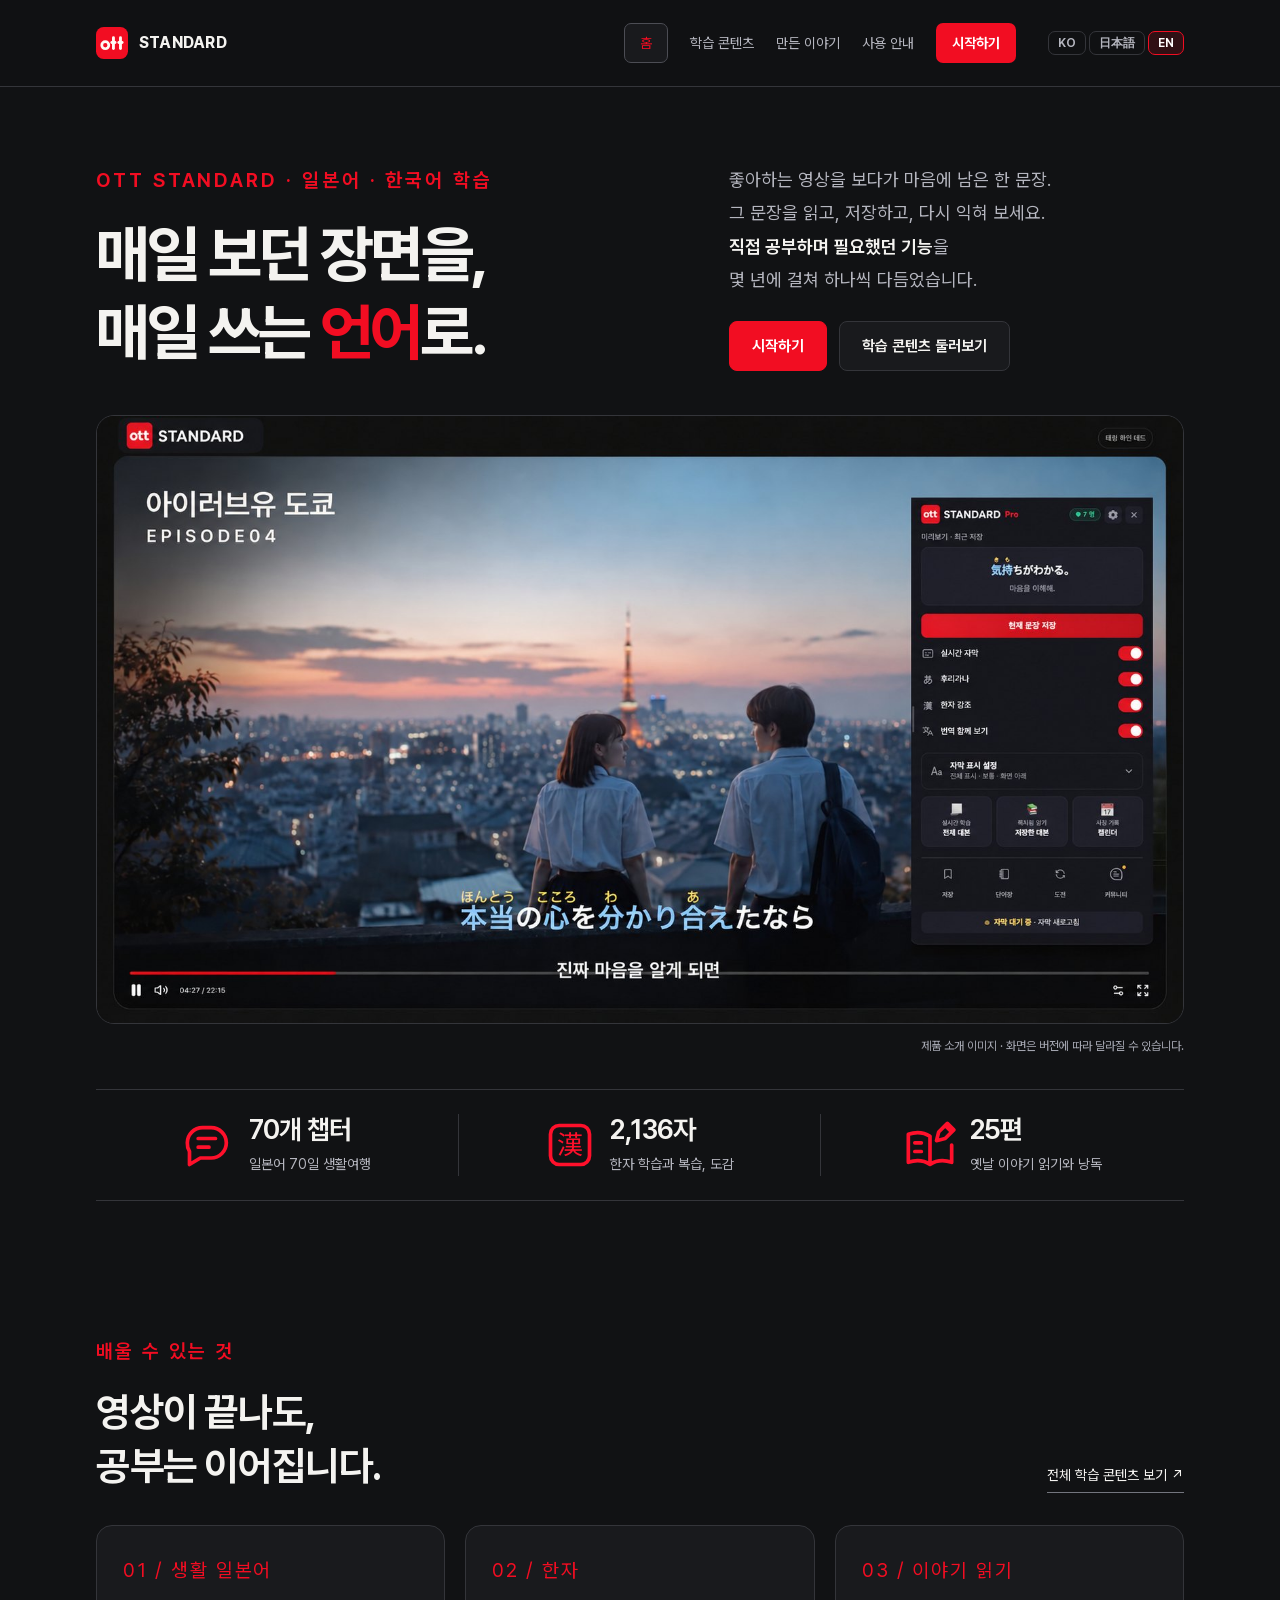
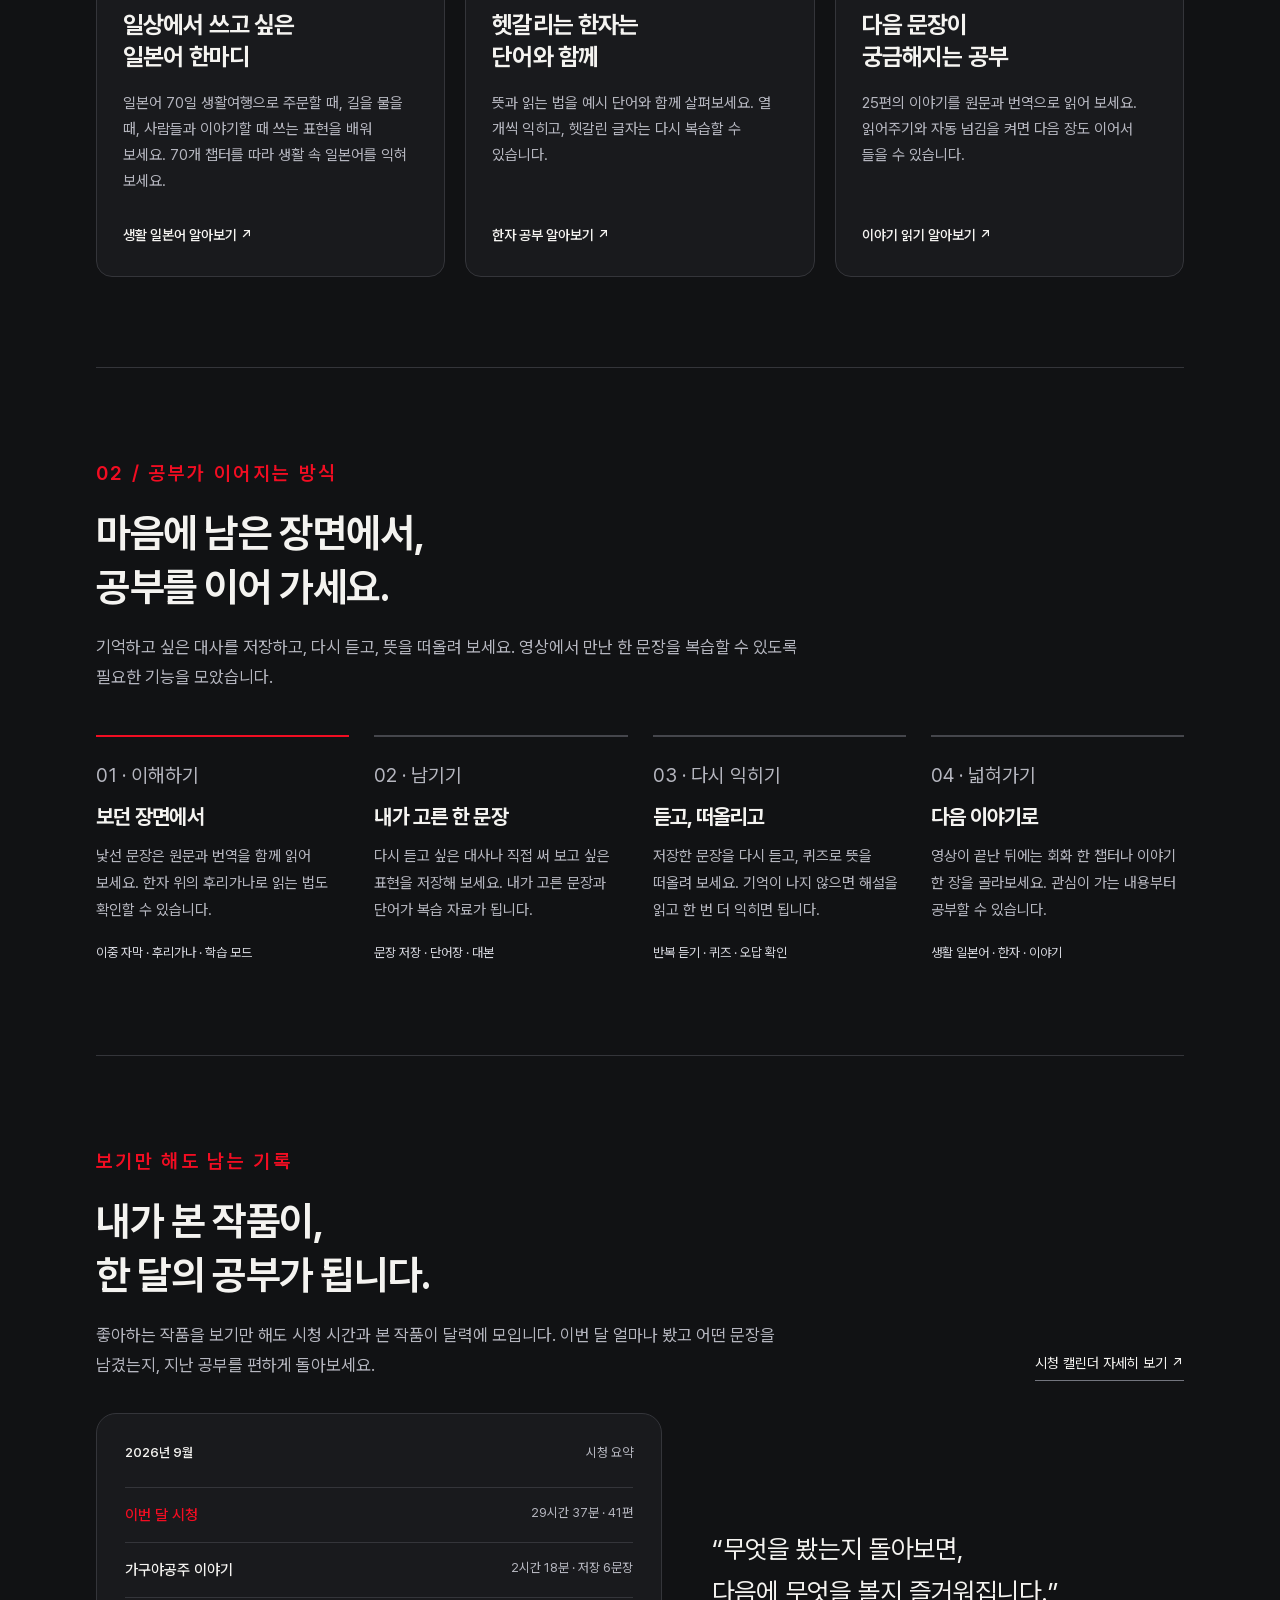
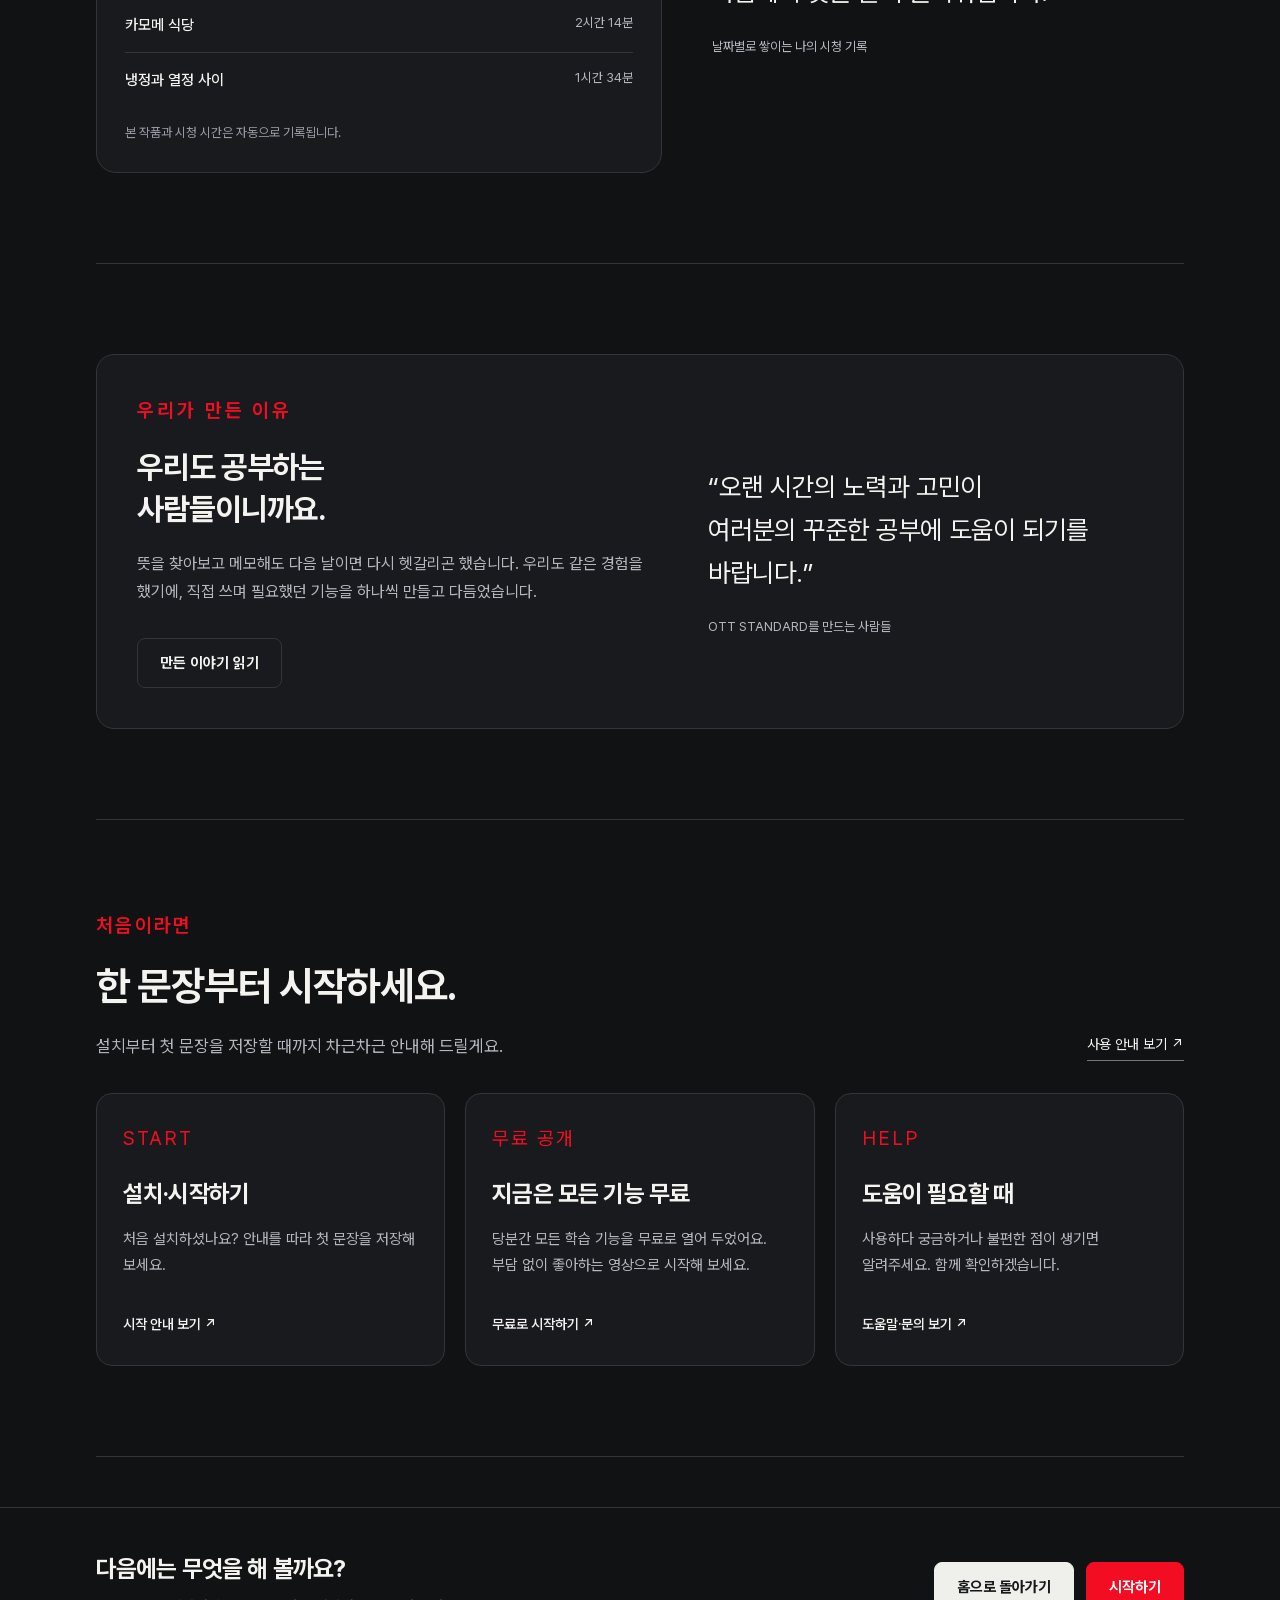
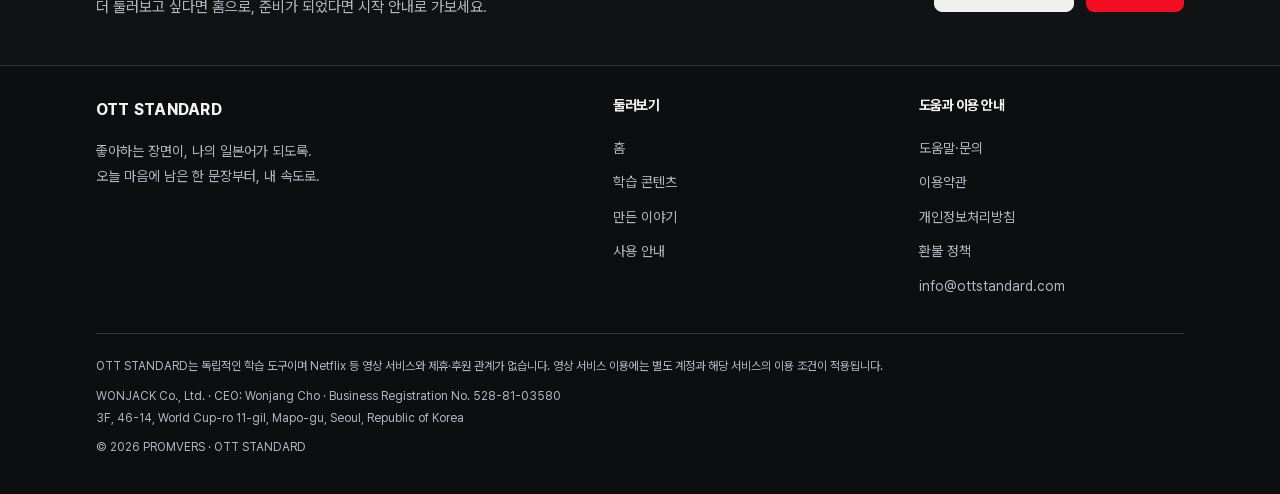
==== commit 544af013: "히어로 이미지 교체: 새 ott 로고 반영 버전으로 변경 Co-Authored-By: Claude Opus 4.8 <noreply@anthropic.com>" ====
--- a/index.html
+++ b/index.html
@@ -22,7 +22,7 @@
  },9000);
 })();
 </script></div><div><p class="intro">좋아하는 영상을 보다가 마음에 남은 한 문장.<br>그 문장을 읽고, 저장하고, 다시 익혀 보세요.<br><strong>직접 공부하며 필요했던 기능</strong>을<br>몇 년에 걸쳐 하나씩 다듬었습니다.</p><div class="actions"><a class="button primary" href="/start/">시작하기</a><a class="button " href="/learning/">학습 콘텐츠 둘러보기</a></div></div></div>
-<figure><div class="visual"><img src="/assets/hero.jpg" width="1600" height="893" alt="영상 옆에 OTT STANDARD 학습 패널이 열리고, 일본어 후리가나와 한국어 번역이 함께 표시된 제품 소개 이미지" fetchpriority="high"></div><figcaption class="visual-caption" style="justify-content:flex-end;"><span>제품 소개 이미지 · 화면은 버전에 따라 달라질 수 있습니다.</span></figcaption></figure>
+<figure><div class="visual"><img src="/assets/hero.jpg?v=hero2" width="1600" height="893" alt="영상 옆에 OTT STANDARD 학습 패널이 열리고, 일본어 후리가나와 한국어 번역이 함께 표시된 제품 소개 이미지" fetchpriority="high"></div><figcaption class="visual-caption" style="justify-content:flex-end;"><span>제품 소개 이미지 · 화면은 버전에 따라 달라질 수 있습니다.</span></figcaption></figure>
 
 <div class="home-stats"><div style="display:grid;grid-template-columns:auto minmax(0,max-content);grid-template-rows:auto auto;column-gap:14px;row-gap:6px;align-content:center;justify-content:center;padding-inline:8px;"><svg xmlns="http://www.w3.org/2000/svg" width="52" height="52" viewBox="0 0 24 24" fill="none" stroke="currentColor" stroke-width="1.7" stroke-linecap="round" stroke-linejoin="round" aria-hidden="true" focusable="false" style="grid-column:1;grid-row:1 / 3;align-self:center;width:clamp(36px,5vw,52px);height:auto;color:#ff102b"><path d="M20 11a7 7 0 0 1-7 7H8l-5 3v-6a7 7 0 0 1-1-4 7 7 0 0 1 7-7h4a7 7 0 0 1 7 7Z"/><path d="M7 9h8M7 13h5"/></svg><b style="grid-column:2;grid-row:1;margin:0;line-height:1.2;">70개 챕터</b><span style="grid-column:2;grid-row:2;margin:0;">일본어 70일 생활여행</span></div><div style="display:grid;grid-template-columns:auto minmax(0,max-content);grid-template-rows:auto auto;column-gap:14px;row-gap:6px;align-content:center;justify-content:center;padding-inline:8px;"><svg xmlns="http://www.w3.org/2000/svg" width="52" height="52" viewBox="0 0 24 24" fill="none" stroke="currentColor" stroke-width="1.7" stroke-linecap="round" stroke-linejoin="round" aria-hidden="true" focusable="false" style="grid-column:1;grid-row:1 / 3;align-self:center;width:clamp(36px,5vw,52px);height:auto;color:#ff102b"><rect x="3" y="3" width="18" height="18" rx="4"/><text x="12" y="12" dy=".35em" text-anchor="middle" fill="currentColor" stroke="none" font-family="GuideJapanese, GuidePretendard, sans-serif" font-size="12" font-weight="400" style="letter-spacing:0">漢</text></svg><b style="grid-column:2;grid-row:1;margin:0;line-height:1.2;">2,136자</b><span style="grid-column:2;grid-row:2;margin:0;">한자 학습과 복습, 도감</span></div><div style="display:grid;grid-template-columns:auto minmax(0,max-content);grid-template-rows:auto auto;column-gap:14px;row-gap:6px;align-content:center;justify-content:center;padding-inline:8px;"><svg xmlns="http://www.w3.org/2000/svg" width="52" height="52" viewBox="0 0 24 24" fill="none" stroke="currentColor" stroke-width="1.7" stroke-linecap="round" stroke-linejoin="round" aria-hidden="true" focusable="false" style="grid-column:1;grid-row:1 / 3;align-self:center;width:clamp(36px,5vw,52px);height:auto;color:#ff102b"><path d="M12 8C9 6 5 6 2 7v13c3-1 7-1 10 1 3-2 7-2 10-1v-8M12 8v13M5 11h3M5 15h3"/><path d="m15 10 1-4 4-4 3 3-4 4-4 1ZM19 3l3 3"/></svg><b style="grid-column:2;grid-row:1;margin:0;line-height:1.2;">25편</b><span style="grid-column:2;grid-row:2;margin:0;">옛날 이야기 읽기와 낭독</span></div></div></section>
 <section class="section"><div class="section-heading-row"><div class="section-head"><span class="section-number">배울 수 있는 것</span><h2>영상이 끝나도,<br>공부는 이어집니다.</h2></div><a class="text-link" href="/learning/">전체 학습 콘텐츠 보기 ↗</a></div><div class="portal-grid">
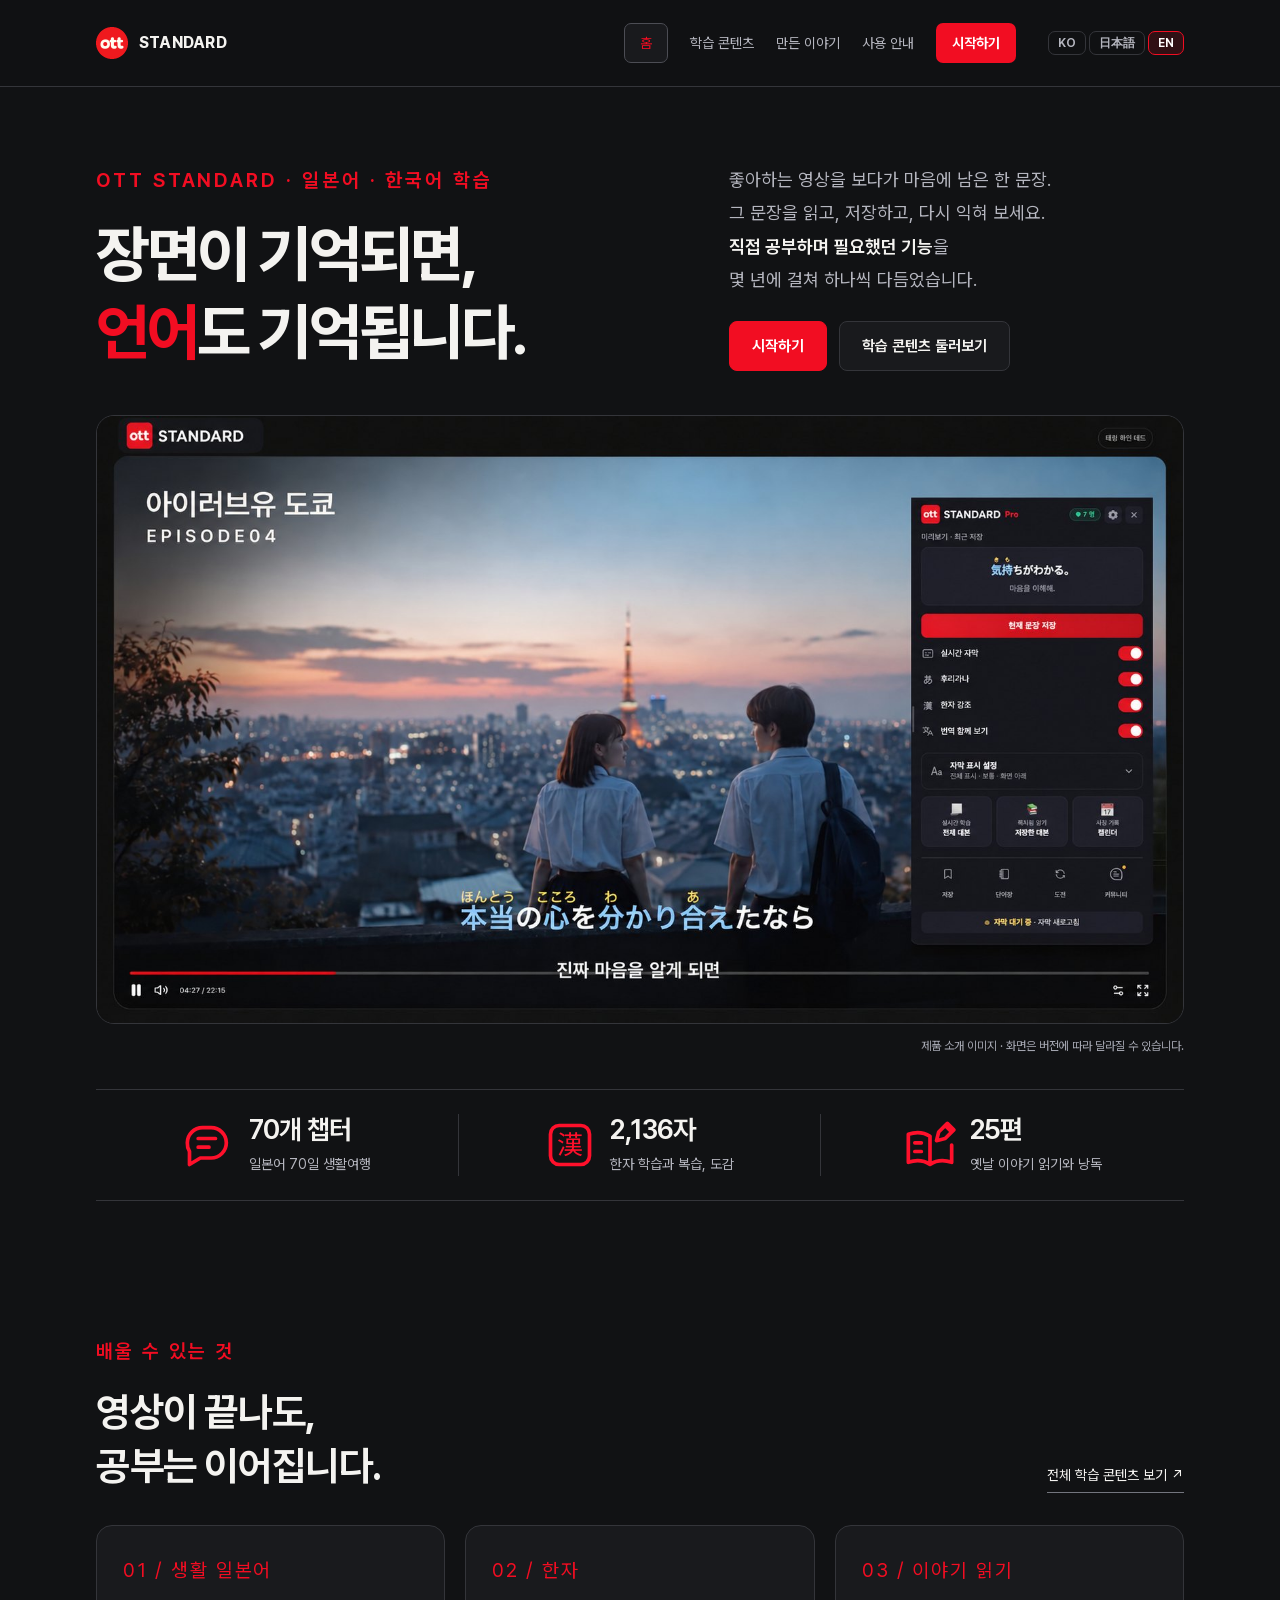
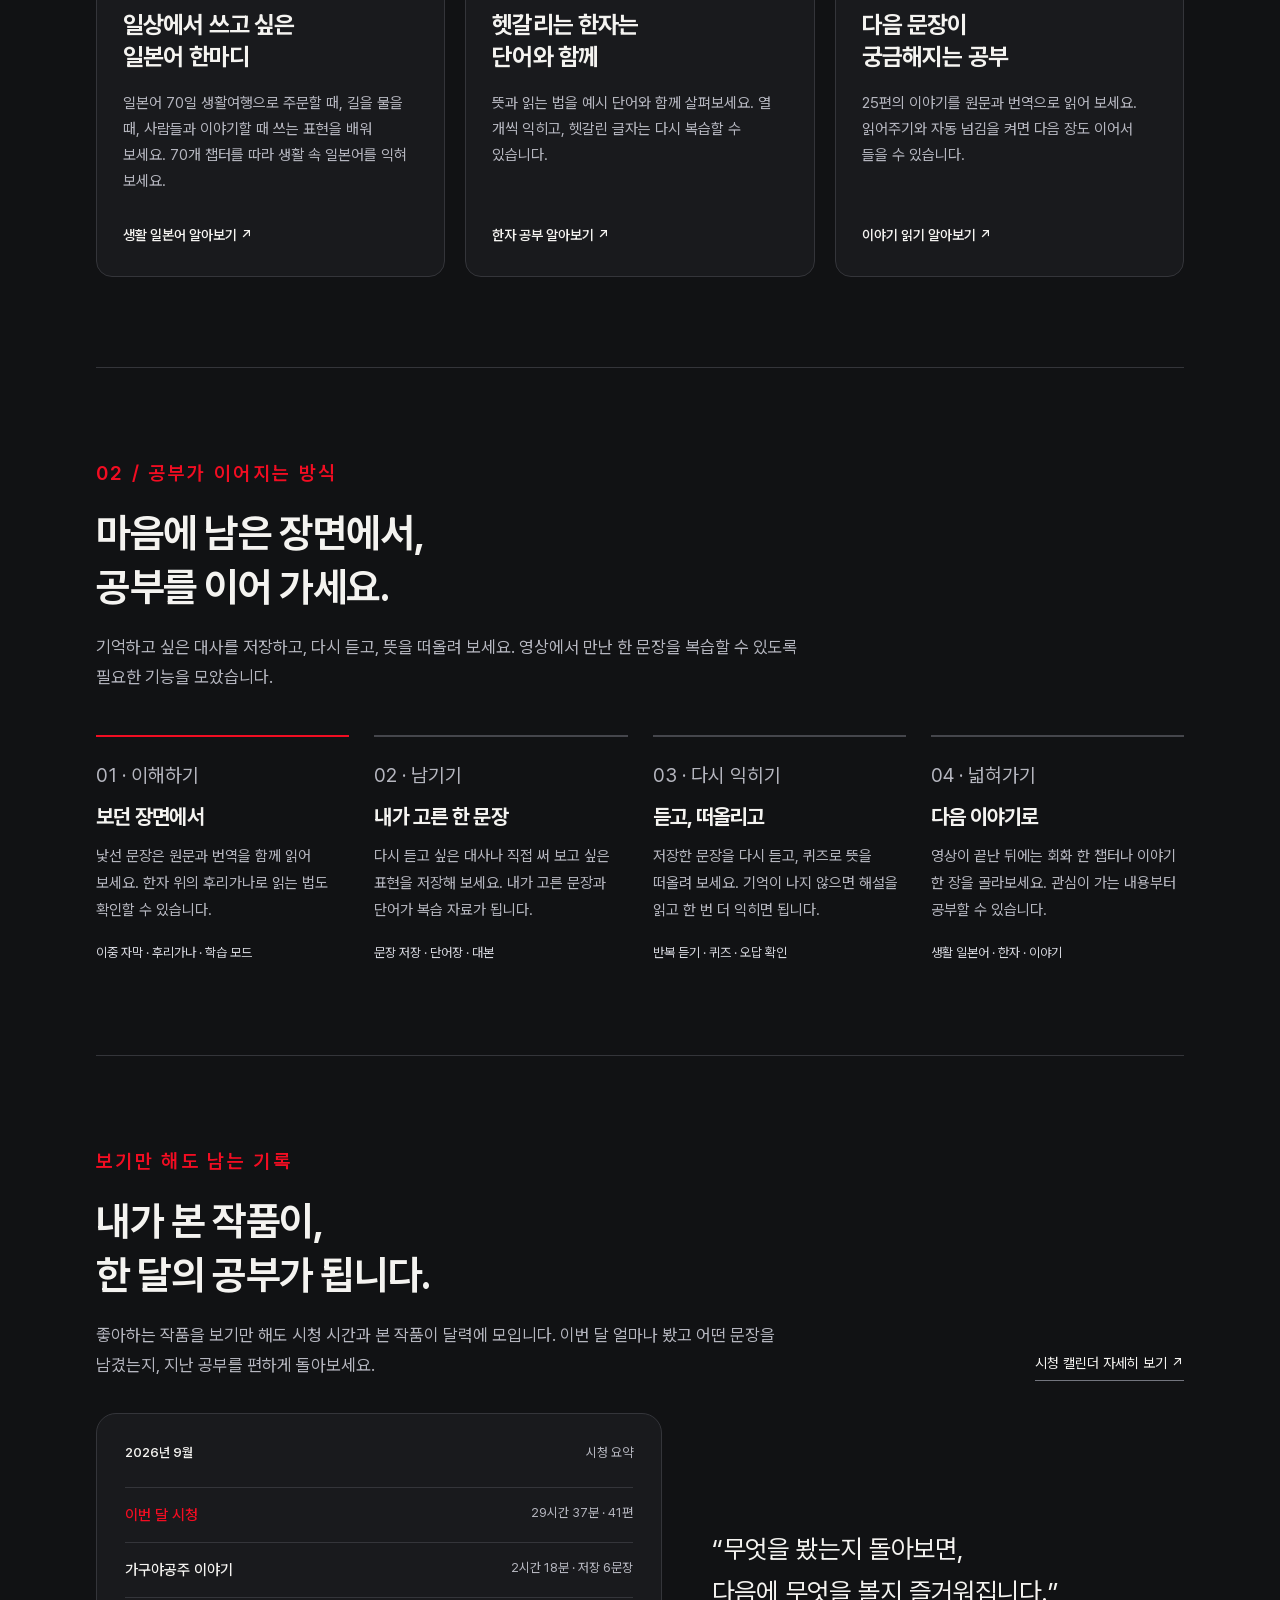
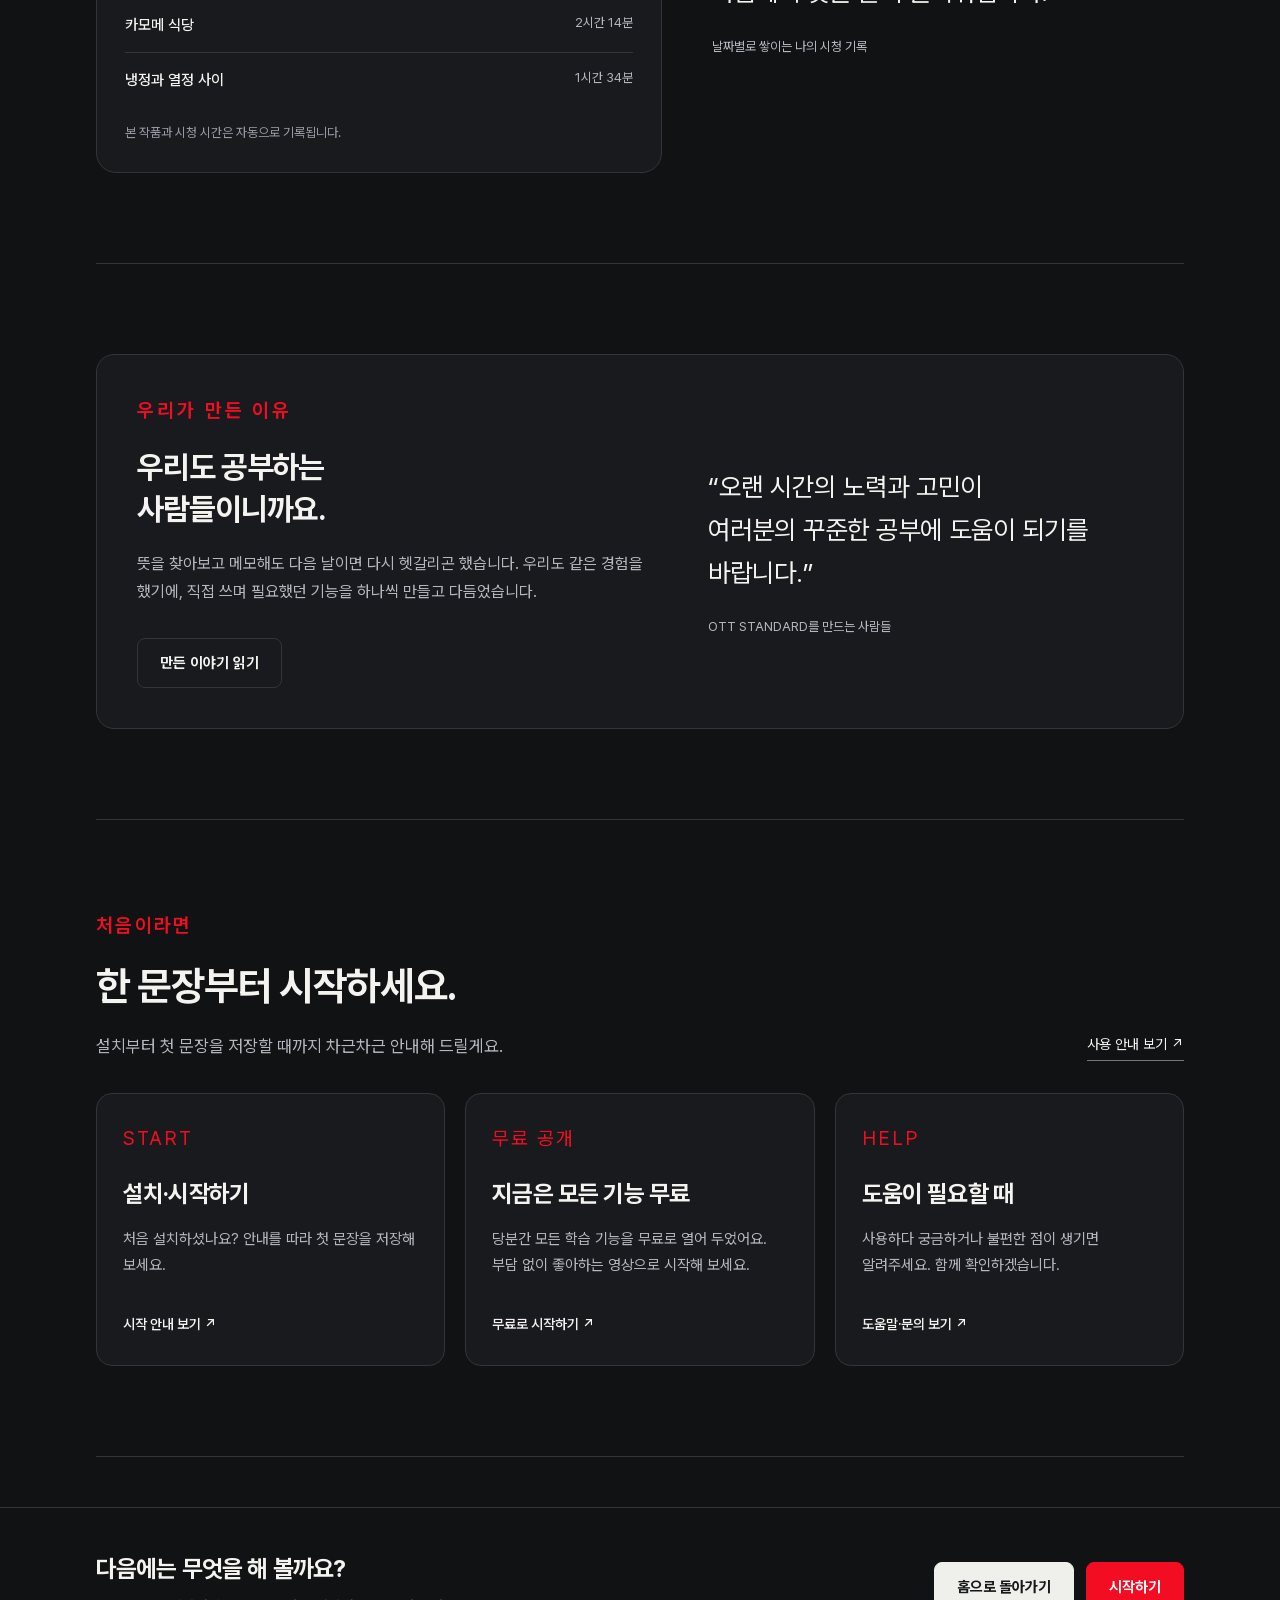
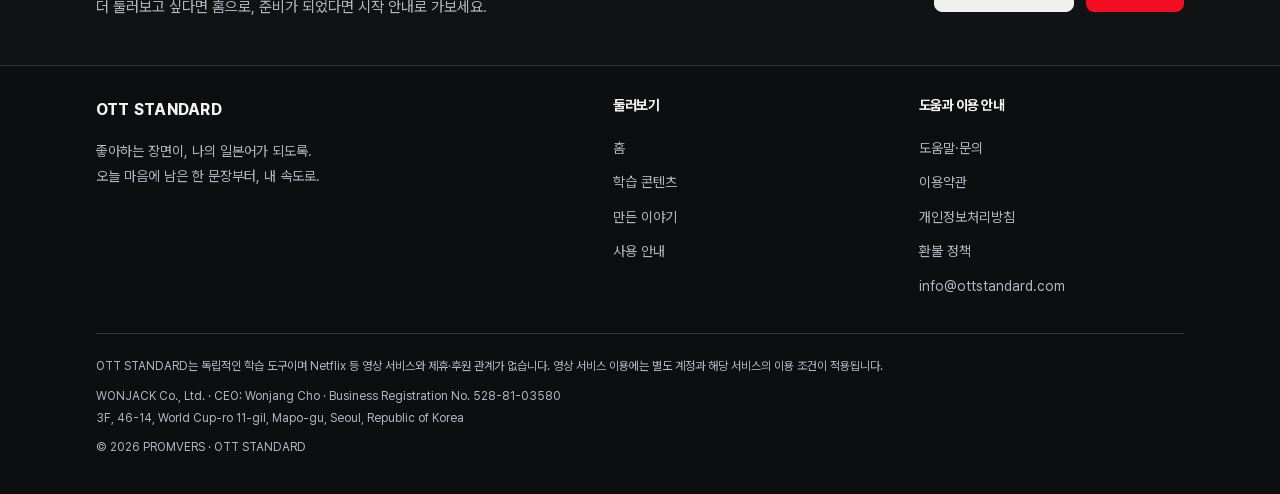
==== commit 97409936: "헤더 로고를 실제 브랜드 마크(ott 빨간 원형 PNG)로 교체, 번역 안전 data URI 인라인 + 파비콘 PNG Co-Authored-By: Claude Opus 4.8 <n" ====
--- a/index.html
+++ b/index.html
@@ -1,5 +1,5 @@
 <!doctype html>
-<html lang="ko"><head><meta charset="utf-8"><meta name="viewport" content="width=device-width,initial-scale=1"><meta name="theme-color" content="#111214"><title>홈 · OTT STANDARD</title><meta name="description" content="좋아하는 장면이, 나의 일본어가 되도록. OTT STANDARD의 학습 콘텐츠, 사용 안내와 요금제를 만나보세요."><link rel="icon" href="/assets/logo.svg" type="image/svg+xml"><link rel="stylesheet" href="/assets/site.css?v=i18n-20261003b"><link rel="canonical" href="https://ottstandard.com/"><meta property="og:type" content="website"><meta property="og:site_name" content="OTT STANDARD"><meta property="og:title" content="OTT STANDARD - 쉽게 익히는 자막"><meta property="og:description" content="좋아하는 장면이, 나의 일본어가 되도록. 학습 콘텐츠·사용 안내·요금제."><meta property="og:url" content="https://ottstandard.com/"><meta property="og:image" content="https://ottstandard.com/og.png"><meta name="twitter:card" content="summary_large_image"><style id="home-intro-label-size">#main .eyebrow,#main .section-number,#main .portal .serial,#main .flow small{font-size:19.5px;line-height:1.6}@media(max-width:760px){#main .home-hero .eyebrow{font-size:18px}}@media(max-width:640px){#main .eyebrow{font-size:18px}}</style></head><body data-mode="multipage"><a class="skip" href="#main">본문으로 바로가기</a><header class="topbar"><div class="wrap topbar-inner"><a class="brand notranslate" translate="no" href="/" aria-label="OTT STANDARD 홈"><svg width="32" height="32" viewBox="0 0 100 100" aria-hidden="true" style="display:block"><rect width="100" height="100" rx="24" fill="#F20D22"/><circle cx="29" cy="57" r="11" fill="none" stroke="#FFF9F4" stroke-width="8.5"/><g fill="#FFF9F4"><rect x="50" y="29" width="9" height="43" rx="4.5"/><rect x="45" y="44" width="19" height="9" rx="4.5"/><rect x="72" y="29" width="9" height="43" rx="4.5"/><rect x="67" y="44" width="19" height="9" rx="4.5"/></g></svg>STANDARD</a><nav class="nav" aria-label="주 메뉴"><a class="home-link" data-nav="home" href="/" aria-current="page">홈</a><a class="" data-nav="learning" href="/learning/">학습 콘텐츠</a><a class="" data-nav="about" href="/about/">만든 이야기</a><a class="" data-nav="docs" href="/docs/">사용 안내</a><a class="nav-start" data-nav="start" href="/start/">시작하기</a></nav></div></header><main id="main" class="wrap page-content">
+<html lang="ko"><head><meta charset="utf-8"><meta name="viewport" content="width=device-width,initial-scale=1"><meta name="theme-color" content="#111214"><title>홈 · OTT STANDARD</title><meta name="description" content="좋아하는 장면이, 나의 일본어가 되도록. OTT STANDARD의 학습 콘텐츠, 사용 안내와 요금제를 만나보세요."><link rel="icon" href="/assets/logo.png?v=2" type="image/png"><link rel="stylesheet" href="/assets/site.css?v=i18n-20261003b"><link rel="canonical" href="https://ottstandard.com/"><meta property="og:type" content="website"><meta property="og:site_name" content="OTT STANDARD"><meta property="og:title" content="OTT STANDARD - 쉽게 익히는 자막"><meta property="og:description" content="좋아하는 장면이, 나의 일본어가 되도록. 학습 콘텐츠·사용 안내·요금제."><meta property="og:url" content="https://ottstandard.com/"><meta property="og:image" content="https://ottstandard.com/og.png"><meta name="twitter:card" content="summary_large_image"><style id="home-intro-label-size">#main .eyebrow,#main .section-number,#main .portal .serial,#main .flow small{font-size:19.5px;line-height:1.6}@media(max-width:760px){#main .home-hero .eyebrow{font-size:18px}}@media(max-width:640px){#main .eyebrow{font-size:18px}}</style></head><body data-mode="multipage"><a class="skip" href="#main">본문으로 바로가기</a><header class="topbar"><div class="wrap topbar-inner"><a class="brand notranslate" translate="no" href="/" aria-label="OTT STANDARD 홈"><img src="[data-uri]" width="32" height="32" alt="" aria-hidden="true" translate="no" class="notranslate" style="display:block">STANDARD</a><nav class="nav" aria-label="주 메뉴"><a class="home-link" data-nav="home" href="/" aria-current="page">홈</a><a class="" data-nav="learning" href="/learning/">학습 콘텐츠</a><a class="" data-nav="about" href="/about/">만든 이야기</a><a class="" data-nav="docs" href="/docs/">사용 안내</a><a class="nav-start" data-nav="start" href="/start/">시작하기</a></nav></div></header><main id="main" class="wrap page-content">
 <section class="home-hero"><div class="home-hero-top"><div><span class="eyebrow"><span class="eb-a">OTT STANDARD</span><span class="eb-dot"> · </span><span class="eb-b">일본어 · 한국어 학습</span></span><h1 tabindex="-1" id="heroRot">좋아하는 장면이,<br>나의 <span class="accent">일본어</span>가 되도록.</h1>
 <script>
 (function(){
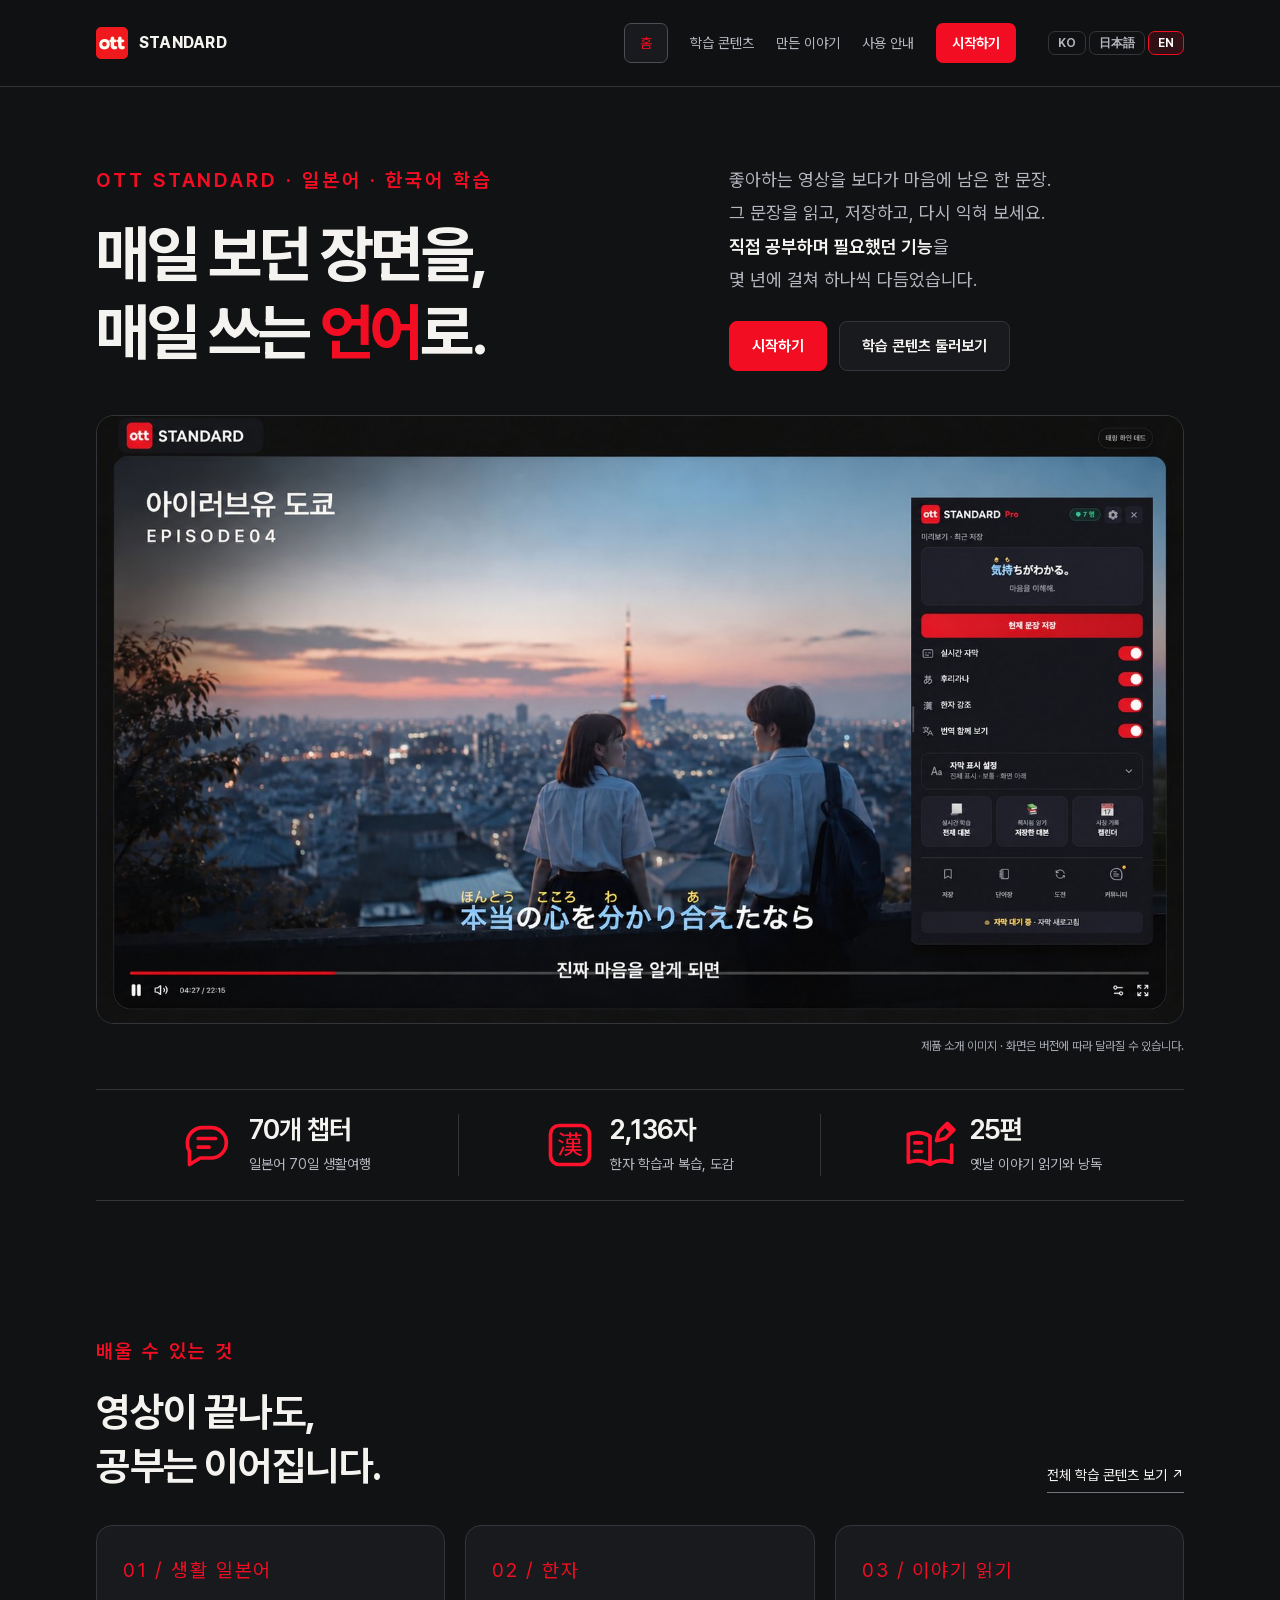
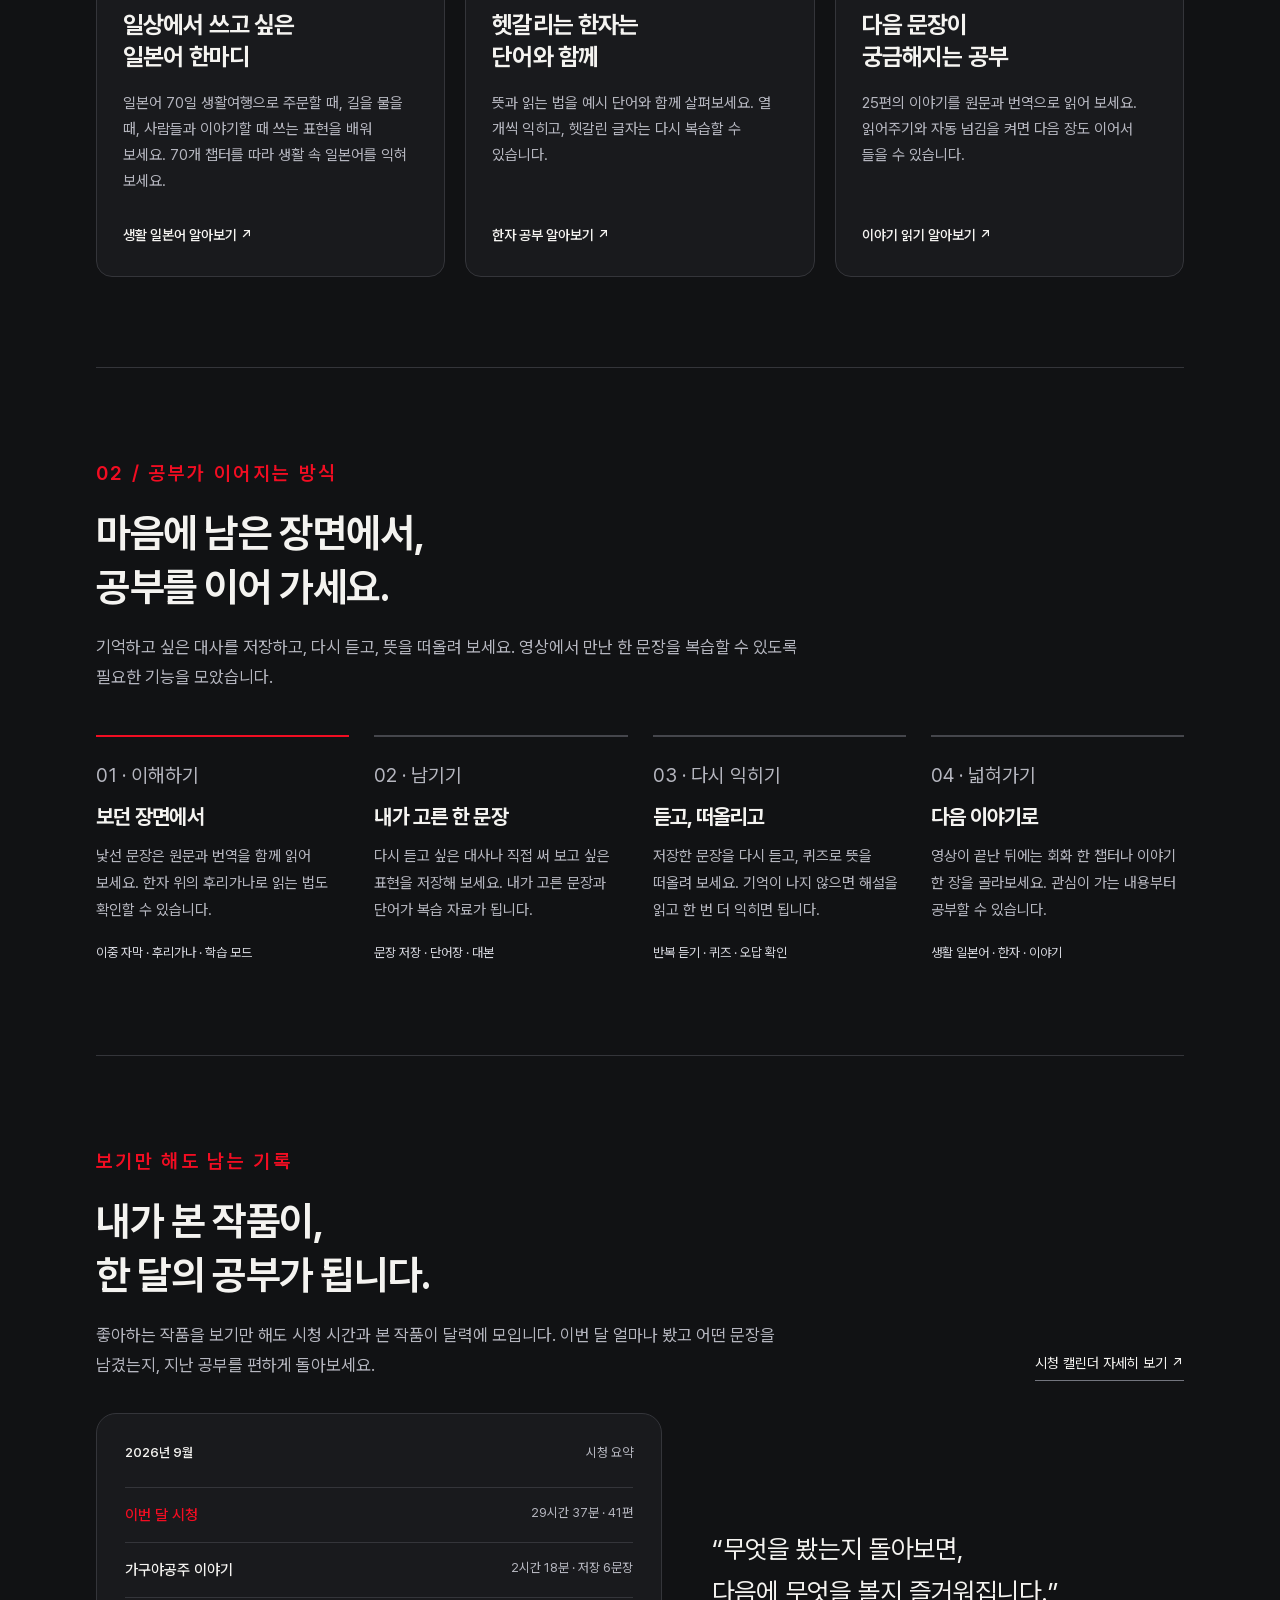
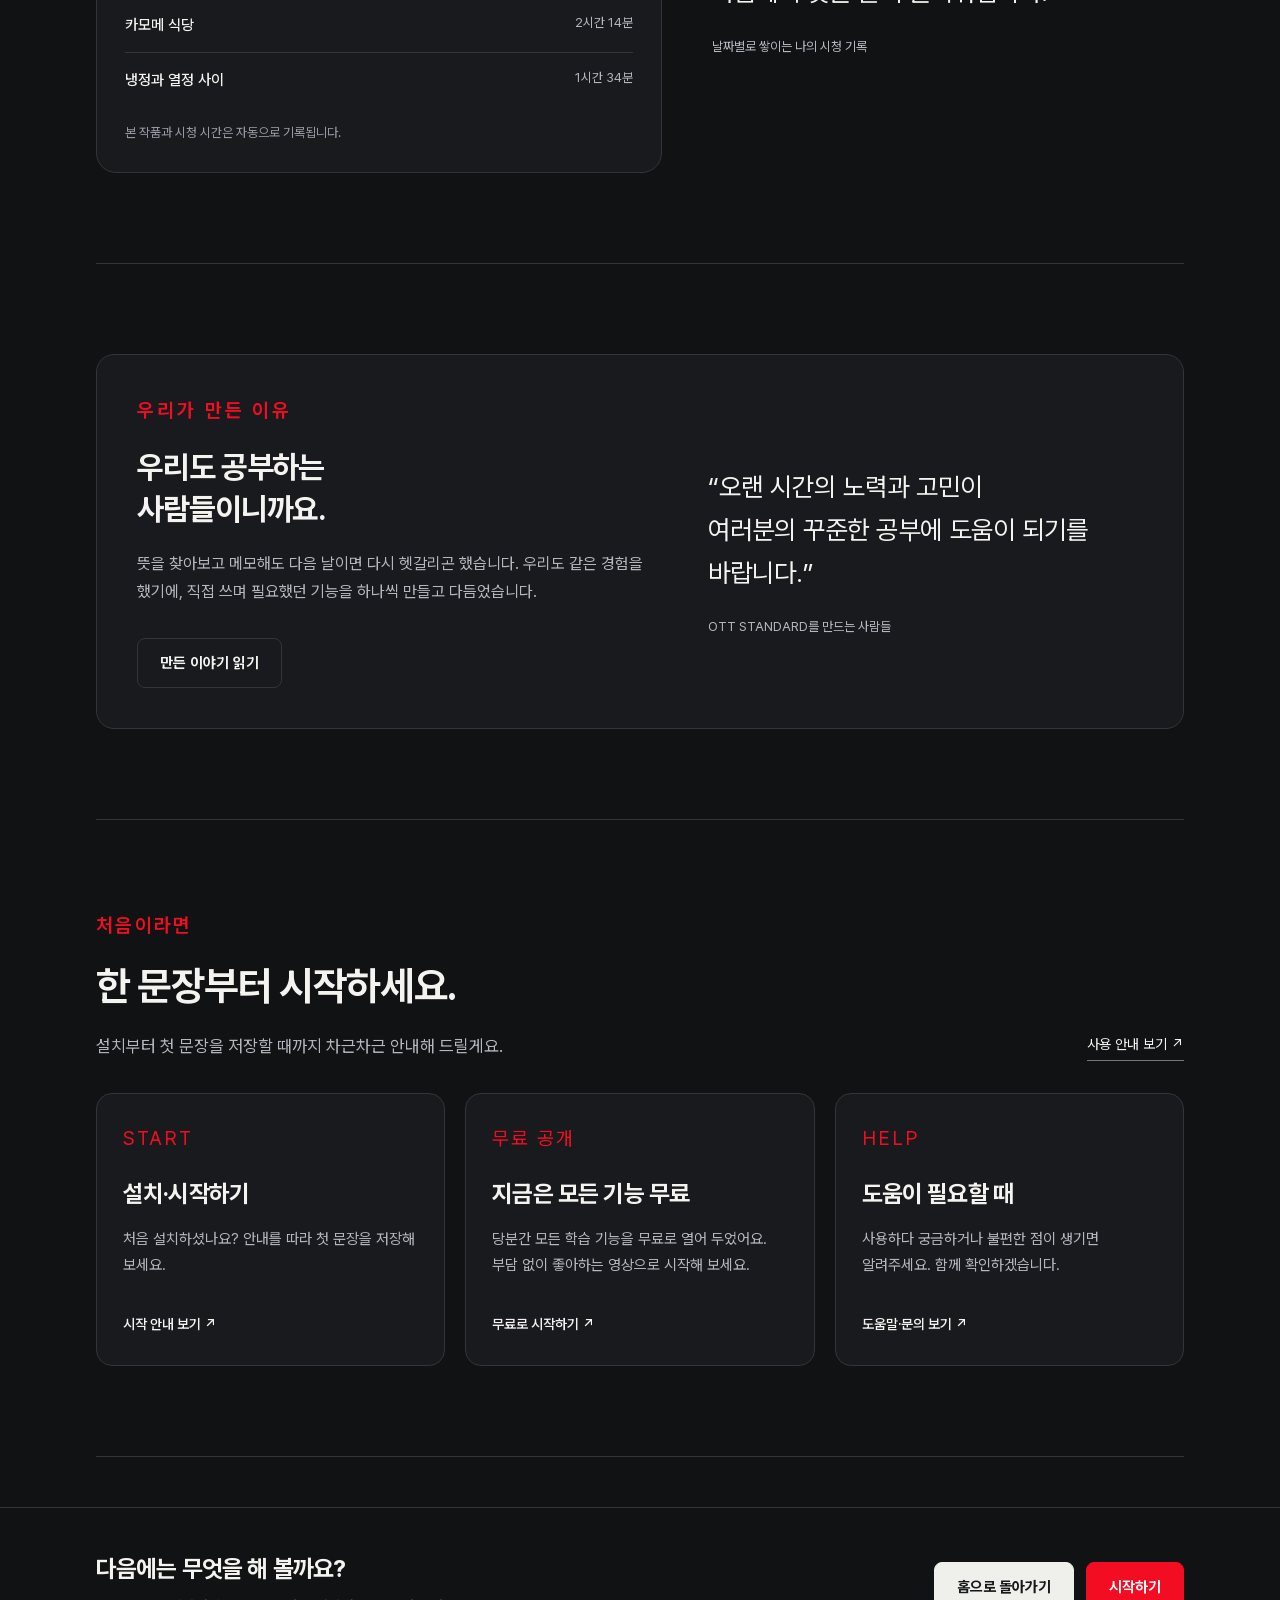
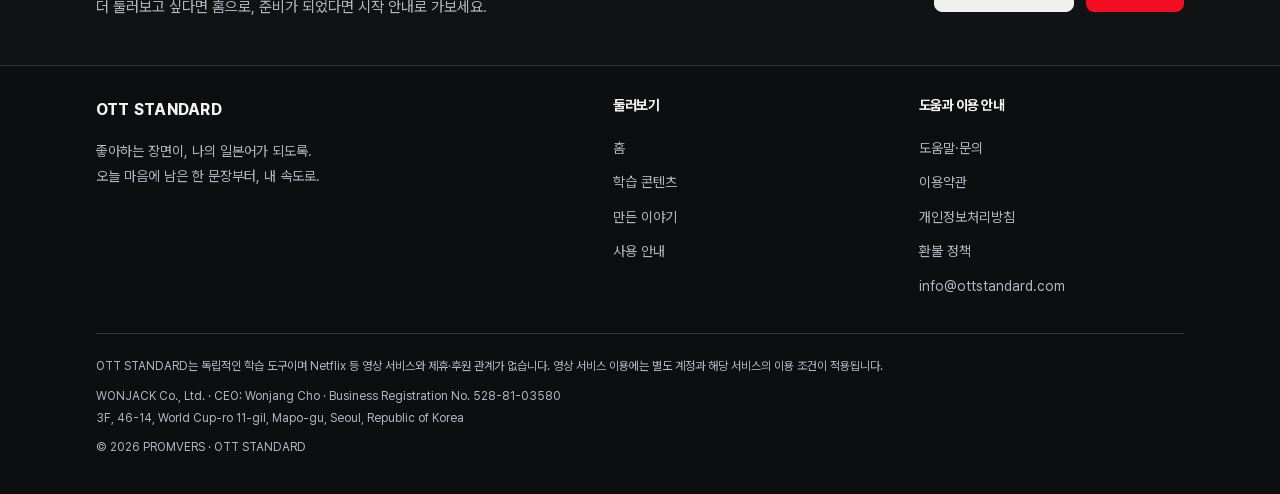
==== commit 0ca9e047: "헤더 로고를 둥근 사각형(앱아이콘) ott 마크로 교체 + 파비콘 v3 Co-Authored-By: Claude Opus 4.8 <noreply@anthropic.com>" ====
--- a/index.html
+++ b/index.html
@@ -1,5 +1,5 @@
 <!doctype html>
-<html lang="ko"><head><meta charset="utf-8"><meta name="viewport" content="width=device-width,initial-scale=1"><meta name="theme-color" content="#111214"><title>홈 · OTT STANDARD</title><meta name="description" content="좋아하는 장면이, 나의 일본어가 되도록. OTT STANDARD의 학습 콘텐츠, 사용 안내와 요금제를 만나보세요."><link rel="icon" href="/assets/logo.png?v=2" type="image/png"><link rel="stylesheet" href="/assets/site.css?v=i18n-20261003b"><link rel="canonical" href="https://ottstandard.com/"><meta property="og:type" content="website"><meta property="og:site_name" content="OTT STANDARD"><meta property="og:title" content="OTT STANDARD - 쉽게 익히는 자막"><meta property="og:description" content="좋아하는 장면이, 나의 일본어가 되도록. 학습 콘텐츠·사용 안내·요금제."><meta property="og:url" content="https://ottstandard.com/"><meta property="og:image" content="https://ottstandard.com/og.png"><meta name="twitter:card" content="summary_large_image"><style id="home-intro-label-size">#main .eyebrow,#main .section-number,#main .portal .serial,#main .flow small{font-size:19.5px;line-height:1.6}@media(max-width:760px){#main .home-hero .eyebrow{font-size:18px}}@media(max-width:640px){#main .eyebrow{font-size:18px}}</style></head><body data-mode="multipage"><a class="skip" href="#main">본문으로 바로가기</a><header class="topbar"><div class="wrap topbar-inner"><a class="brand notranslate" translate="no" href="/" aria-label="OTT STANDARD 홈"><img src="[data-uri]" width="32" height="32" alt="" aria-hidden="true" translate="no" class="notranslate" style="display:block">STANDARD</a><nav class="nav" aria-label="주 메뉴"><a class="home-link" data-nav="home" href="/" aria-current="page">홈</a><a class="" data-nav="learning" href="/learning/">학습 콘텐츠</a><a class="" data-nav="about" href="/about/">만든 이야기</a><a class="" data-nav="docs" href="/docs/">사용 안내</a><a class="nav-start" data-nav="start" href="/start/">시작하기</a></nav></div></header><main id="main" class="wrap page-content">
+<html lang="ko"><head><meta charset="utf-8"><meta name="viewport" content="width=device-width,initial-scale=1"><meta name="theme-color" content="#111214"><title>홈 · OTT STANDARD</title><meta name="description" content="좋아하는 장면이, 나의 일본어가 되도록. OTT STANDARD의 학습 콘텐츠, 사용 안내와 요금제를 만나보세요."><link rel="icon" href="/assets/logo.png?v=3" type="image/png"><link rel="stylesheet" href="/assets/site.css?v=i18n-20261003b"><link rel="canonical" href="https://ottstandard.com/"><meta property="og:type" content="website"><meta property="og:site_name" content="OTT STANDARD"><meta property="og:title" content="OTT STANDARD - 쉽게 익히는 자막"><meta property="og:description" content="좋아하는 장면이, 나의 일본어가 되도록. 학습 콘텐츠·사용 안내·요금제."><meta property="og:url" content="https://ottstandard.com/"><meta property="og:image" content="https://ottstandard.com/og.png"><meta name="twitter:card" content="summary_large_image"><style id="home-intro-label-size">#main .eyebrow,#main .section-number,#main .portal .serial,#main .flow small{font-size:19.5px;line-height:1.6}@media(max-width:760px){#main .home-hero .eyebrow{font-size:18px}}@media(max-width:640px){#main .eyebrow{font-size:18px}}</style></head><body data-mode="multipage"><a class="skip" href="#main">본문으로 바로가기</a><header class="topbar"><div class="wrap topbar-inner"><a class="brand notranslate" translate="no" href="/" aria-label="OTT STANDARD 홈"><img src="[data-uri]" width="32" height="32" alt="" aria-hidden="true" translate="no" class="notranslate" style="display:block">STANDARD</a><nav class="nav" aria-label="주 메뉴"><a class="home-link" data-nav="home" href="/" aria-current="page">홈</a><a class="" data-nav="learning" href="/learning/">학습 콘텐츠</a><a class="" data-nav="about" href="/about/">만든 이야기</a><a class="" data-nav="docs" href="/docs/">사용 안내</a><a class="nav-start" data-nav="start" href="/start/">시작하기</a></nav></div></header><main id="main" class="wrap page-content">
 <section class="home-hero"><div class="home-hero-top"><div><span class="eyebrow"><span class="eb-a">OTT STANDARD</span><span class="eb-dot"> · </span><span class="eb-b">일본어 · 한국어 학습</span></span><h1 tabindex="-1" id="heroRot">좋아하는 장면이,<br>나의 <span class="accent">일본어</span>가 되도록.</h1>
 <script>
 (function(){
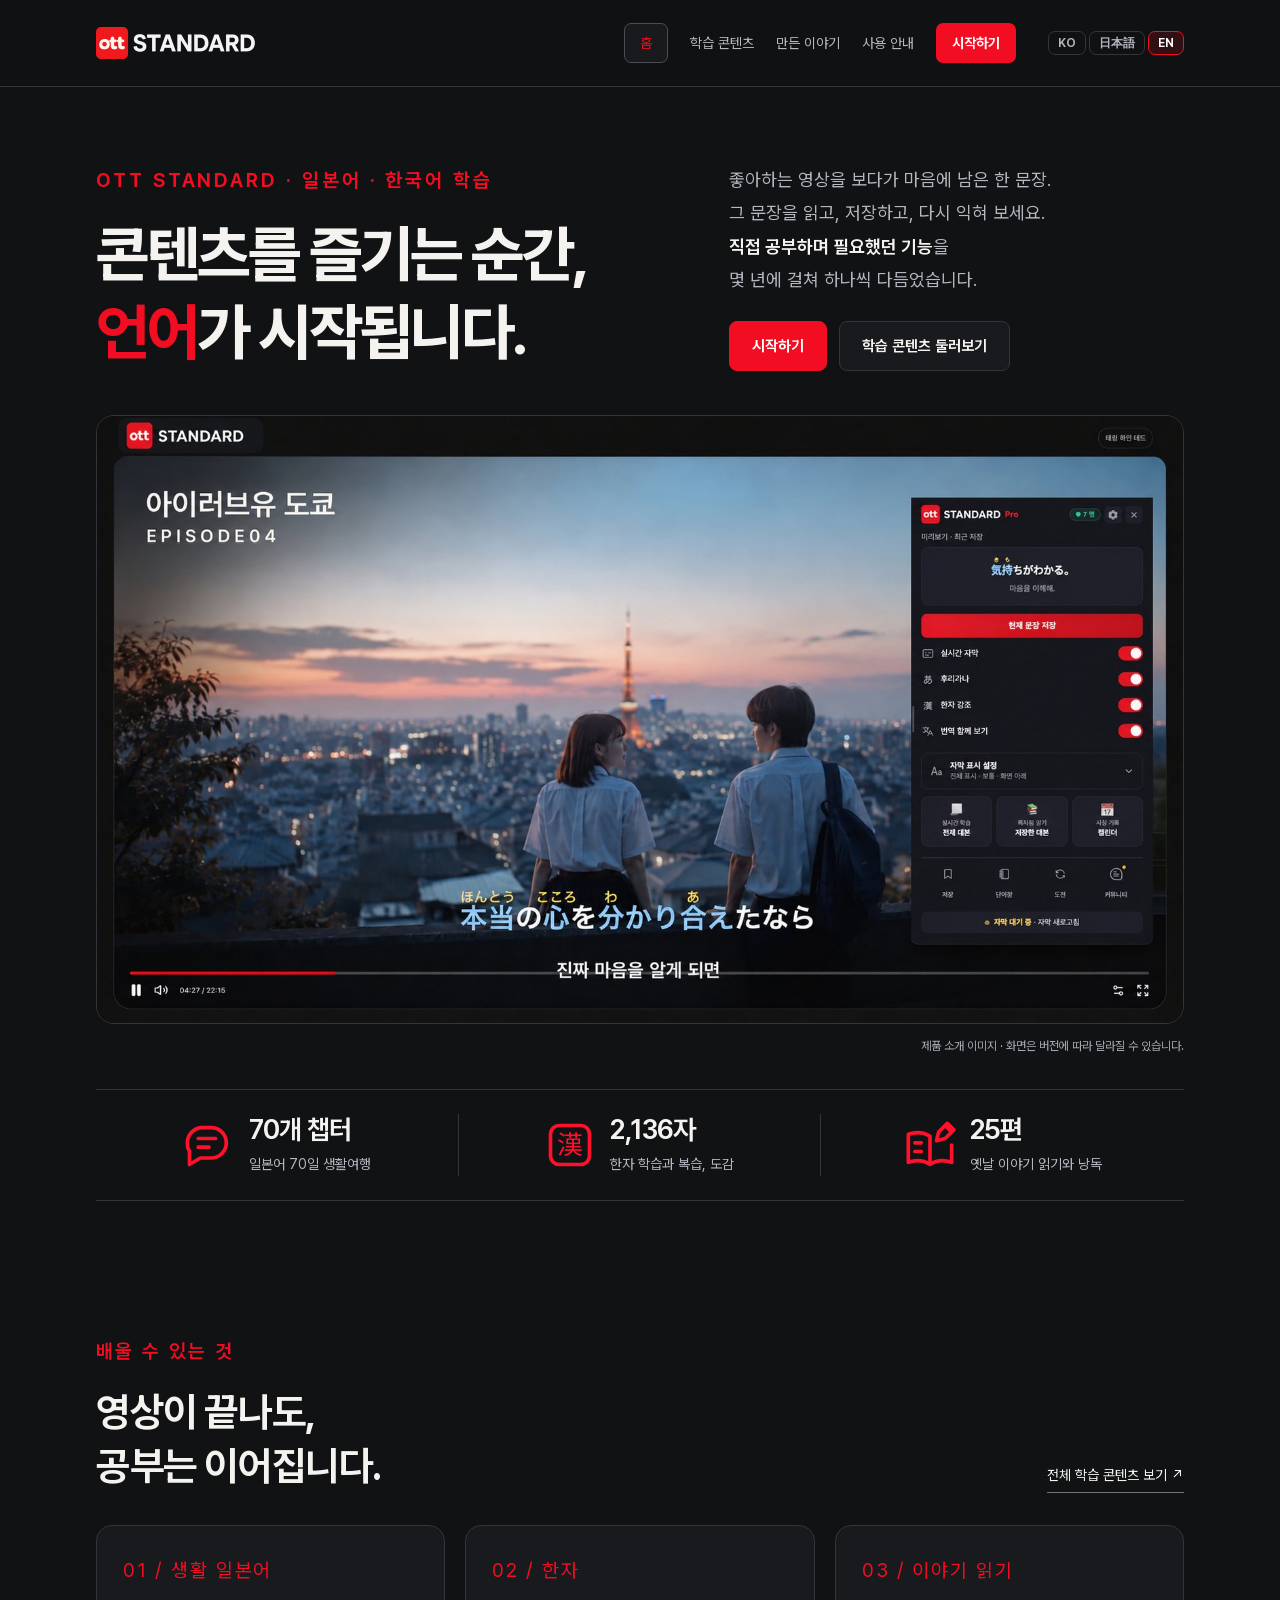
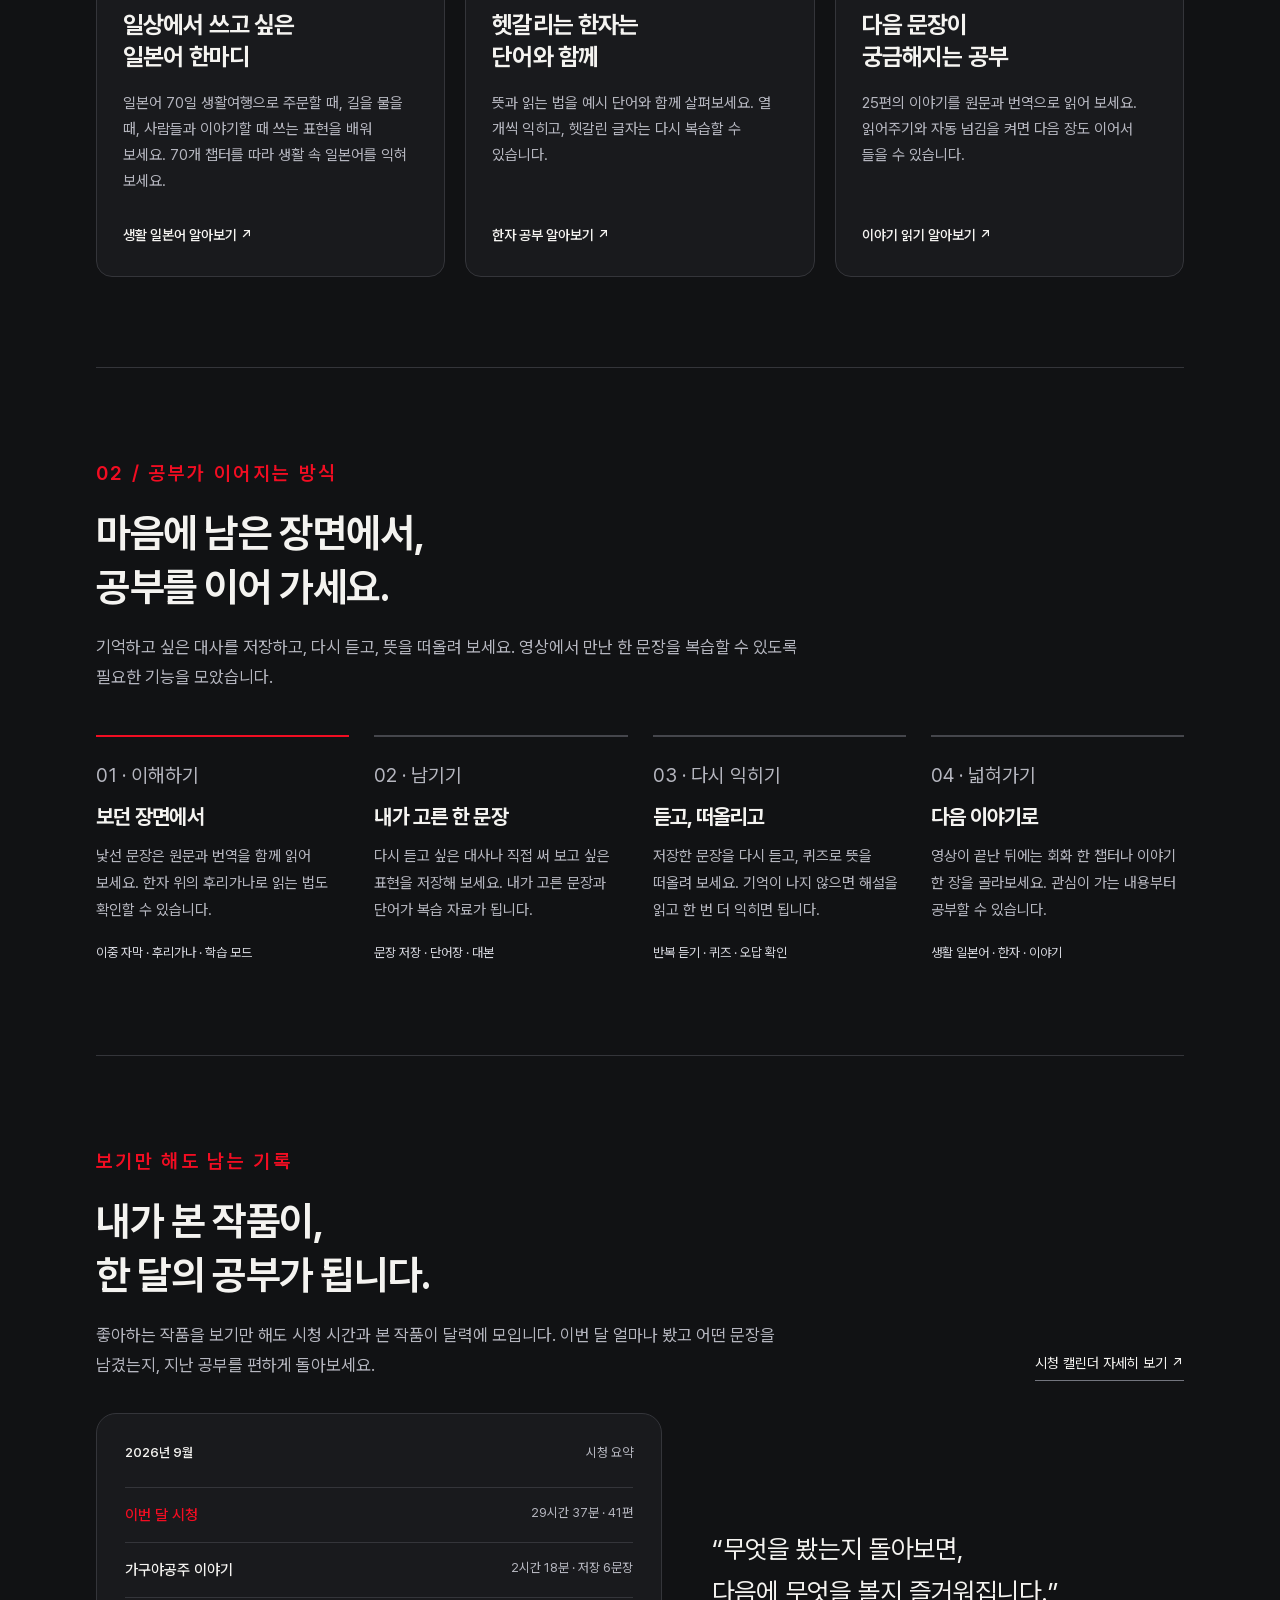
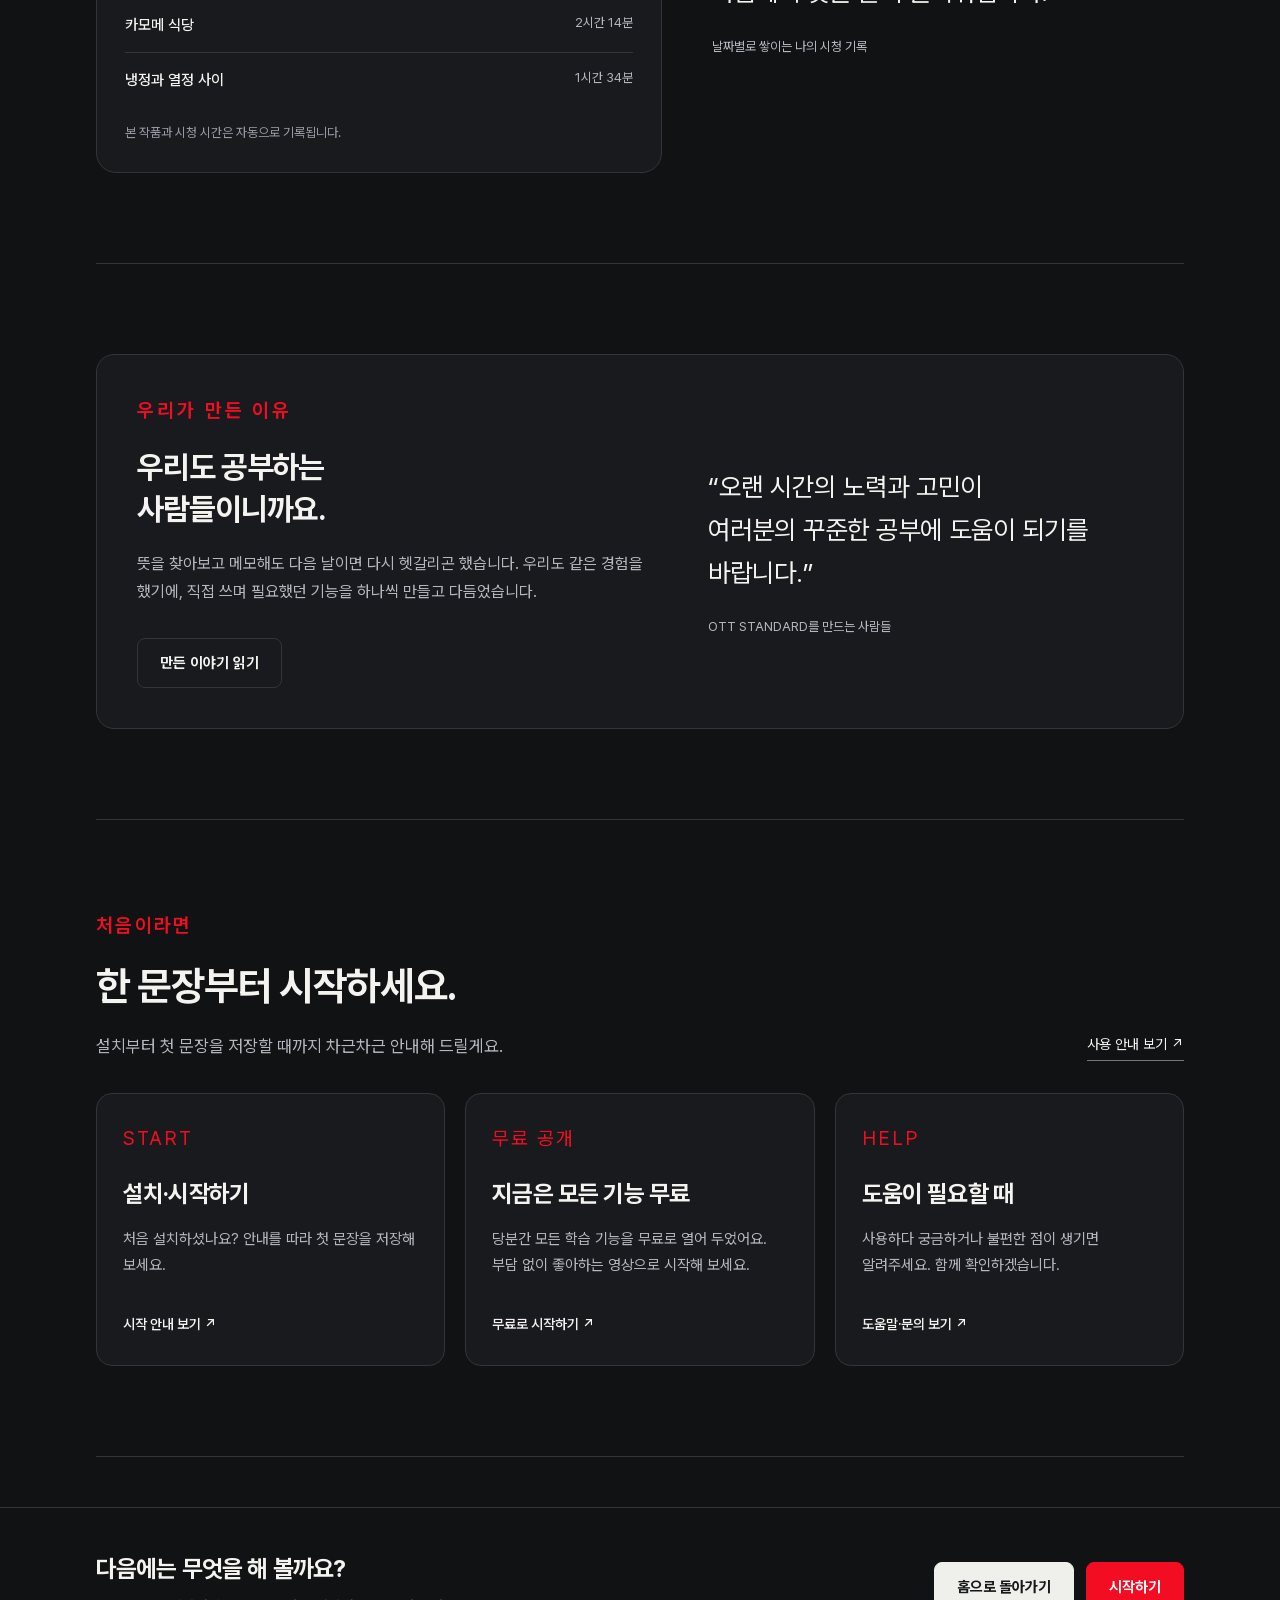
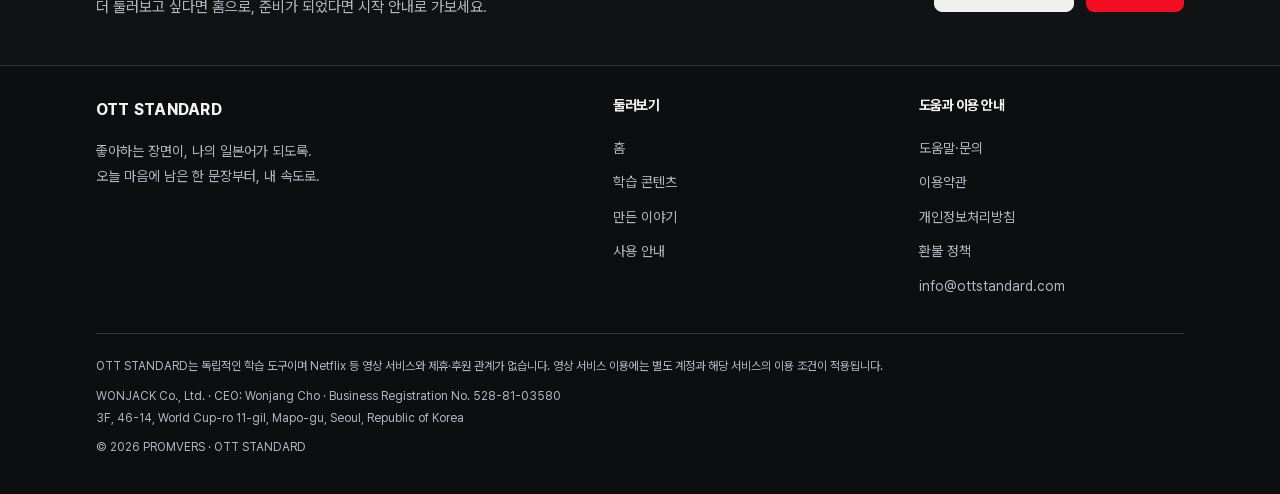
==== commit 1c201767: "헤더 브랜드를 ott+STANDARD 통합 락업 이미지로 교체(별도 텍스트 제거) Co-Authored-By: Claude Opus 4.8 <noreply@anthropic.com" ====
--- a/index.html
+++ b/index.html
@@ -1,5 +1,5 @@
 <!doctype html>
-<html lang="ko"><head><meta charset="utf-8"><meta name="viewport" content="width=device-width,initial-scale=1"><meta name="theme-color" content="#111214"><title>홈 · OTT STANDARD</title><meta name="description" content="좋아하는 장면이, 나의 일본어가 되도록. OTT STANDARD의 학습 콘텐츠, 사용 안내와 요금제를 만나보세요."><link rel="icon" href="/assets/logo.png?v=3" type="image/png"><link rel="stylesheet" href="/assets/site.css?v=i18n-20261003b"><link rel="canonical" href="https://ottstandard.com/"><meta property="og:type" content="website"><meta property="og:site_name" content="OTT STANDARD"><meta property="og:title" content="OTT STANDARD - 쉽게 익히는 자막"><meta property="og:description" content="좋아하는 장면이, 나의 일본어가 되도록. 학습 콘텐츠·사용 안내·요금제."><meta property="og:url" content="https://ottstandard.com/"><meta property="og:image" content="https://ottstandard.com/og.png"><meta name="twitter:card" content="summary_large_image"><style id="home-intro-label-size">#main .eyebrow,#main .section-number,#main .portal .serial,#main .flow small{font-size:19.5px;line-height:1.6}@media(max-width:760px){#main .home-hero .eyebrow{font-size:18px}}@media(max-width:640px){#main .eyebrow{font-size:18px}}</style></head><body data-mode="multipage"><a class="skip" href="#main">본문으로 바로가기</a><header class="topbar"><div class="wrap topbar-inner"><a class="brand notranslate" translate="no" href="/" aria-label="OTT STANDARD 홈"><img src="[data-uri]" width="32" height="32" alt="" aria-hidden="true" translate="no" class="notranslate" style="display:block">STANDARD</a><nav class="nav" aria-label="주 메뉴"><a class="home-link" data-nav="home" href="/" aria-current="page">홈</a><a class="" data-nav="learning" href="/learning/">학습 콘텐츠</a><a class="" data-nav="about" href="/about/">만든 이야기</a><a class="" data-nav="docs" href="/docs/">사용 안내</a><a class="nav-start" data-nav="start" href="/start/">시작하기</a></nav></div></header><main id="main" class="wrap page-content">
+<html lang="ko"><head><meta charset="utf-8"><meta name="viewport" content="width=device-width,initial-scale=1"><meta name="theme-color" content="#111214"><title>홈 · OTT STANDARD</title><meta name="description" content="좋아하는 장면이, 나의 일본어가 되도록. OTT STANDARD의 학습 콘텐츠, 사용 안내와 요금제를 만나보세요."><link rel="icon" href="/assets/logo.png?v=3" type="image/png"><link rel="stylesheet" href="/assets/site.css?v=i18n-20261003b"><link rel="canonical" href="https://ottstandard.com/"><meta property="og:type" content="website"><meta property="og:site_name" content="OTT STANDARD"><meta property="og:title" content="OTT STANDARD - 쉽게 익히는 자막"><meta property="og:description" content="좋아하는 장면이, 나의 일본어가 되도록. 학습 콘텐츠·사용 안내·요금제."><meta property="og:url" content="https://ottstandard.com/"><meta property="og:image" content="https://ottstandard.com/og.png"><meta name="twitter:card" content="summary_large_image"><style id="home-intro-label-size">#main .eyebrow,#main .section-number,#main .portal .serial,#main .flow small{font-size:19.5px;line-height:1.6}@media(max-width:760px){#main .home-hero .eyebrow{font-size:18px}}@media(max-width:640px){#main .eyebrow{font-size:18px}}</style></head><body data-mode="multipage"><a class="skip" href="#main">본문으로 바로가기</a><header class="topbar"><div class="wrap topbar-inner"><a class="brand notranslate" translate="no" href="/" aria-label="OTT STANDARD 홈"><img src="[data-uri]" width="159" height="32" alt="" aria-hidden="true" translate="no" class="notranslate" style="display:block;height:32px;width:auto"></a><nav class="nav" aria-label="주 메뉴"><a class="home-link" data-nav="home" href="/" aria-current="page">홈</a><a class="" data-nav="learning" href="/learning/">학습 콘텐츠</a><a class="" data-nav="about" href="/about/">만든 이야기</a><a class="" data-nav="docs" href="/docs/">사용 안내</a><a class="nav-start" data-nav="start" href="/start/">시작하기</a></nav></div></header><main id="main" class="wrap page-content">
 <section class="home-hero"><div class="home-hero-top"><div><span class="eyebrow"><span class="eb-a">OTT STANDARD</span><span class="eb-dot"> · </span><span class="eb-b">일본어 · 한국어 학습</span></span><h1 tabindex="-1" id="heroRot">좋아하는 장면이,<br>나의 <span class="accent">일본어</span>가 되도록.</h1>
 <script>
 (function(){
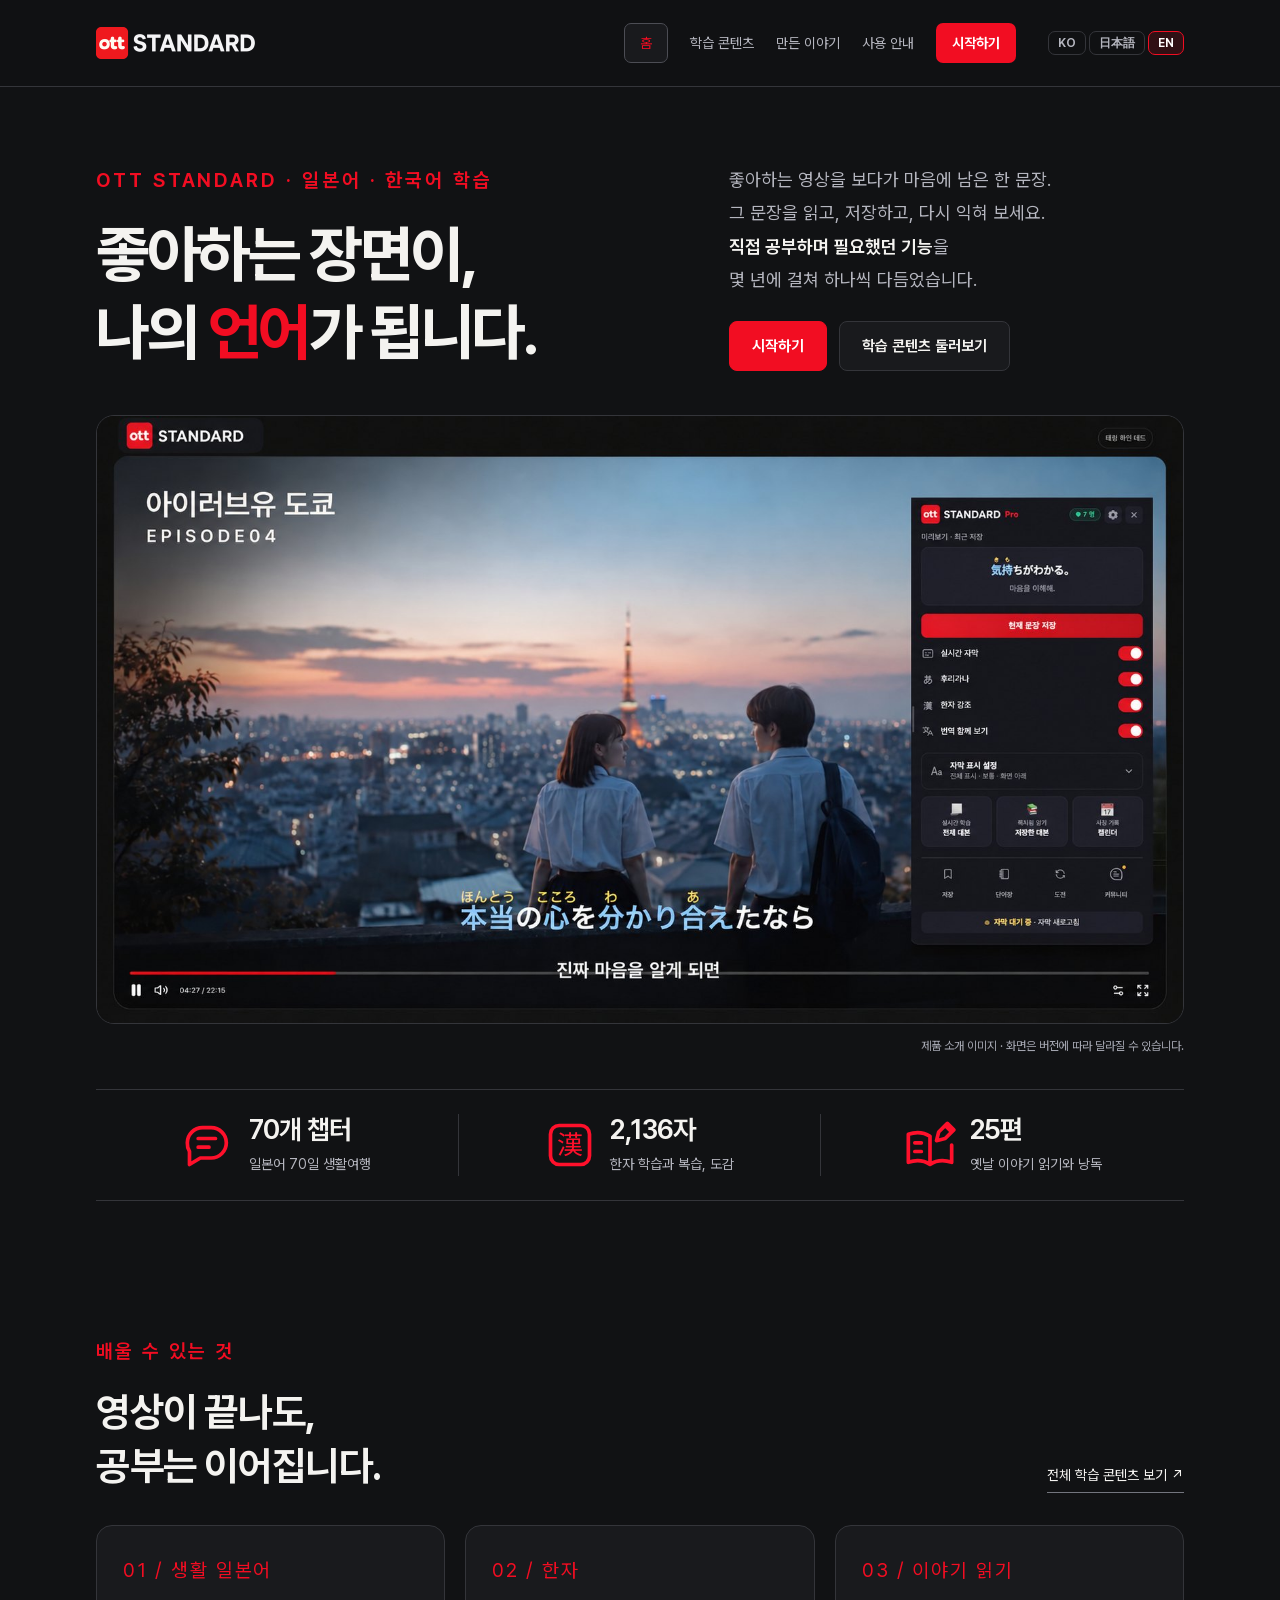
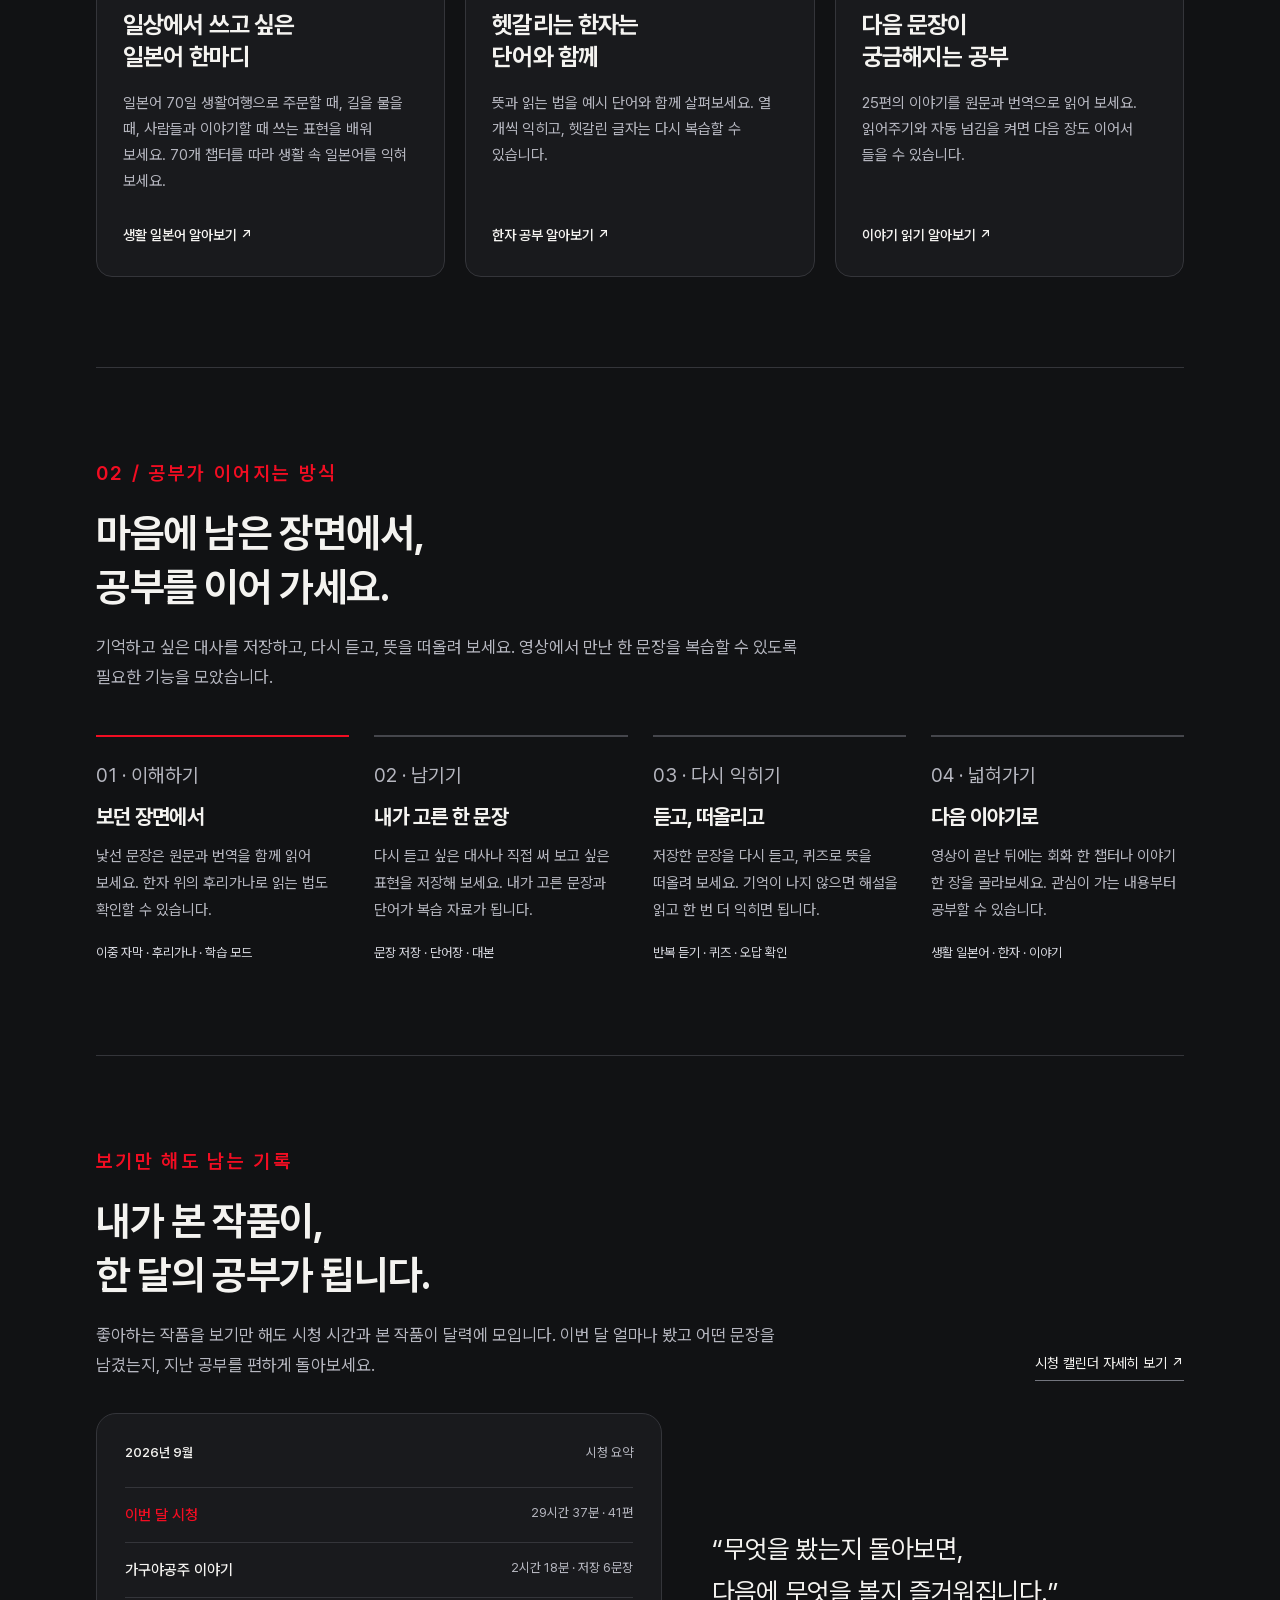
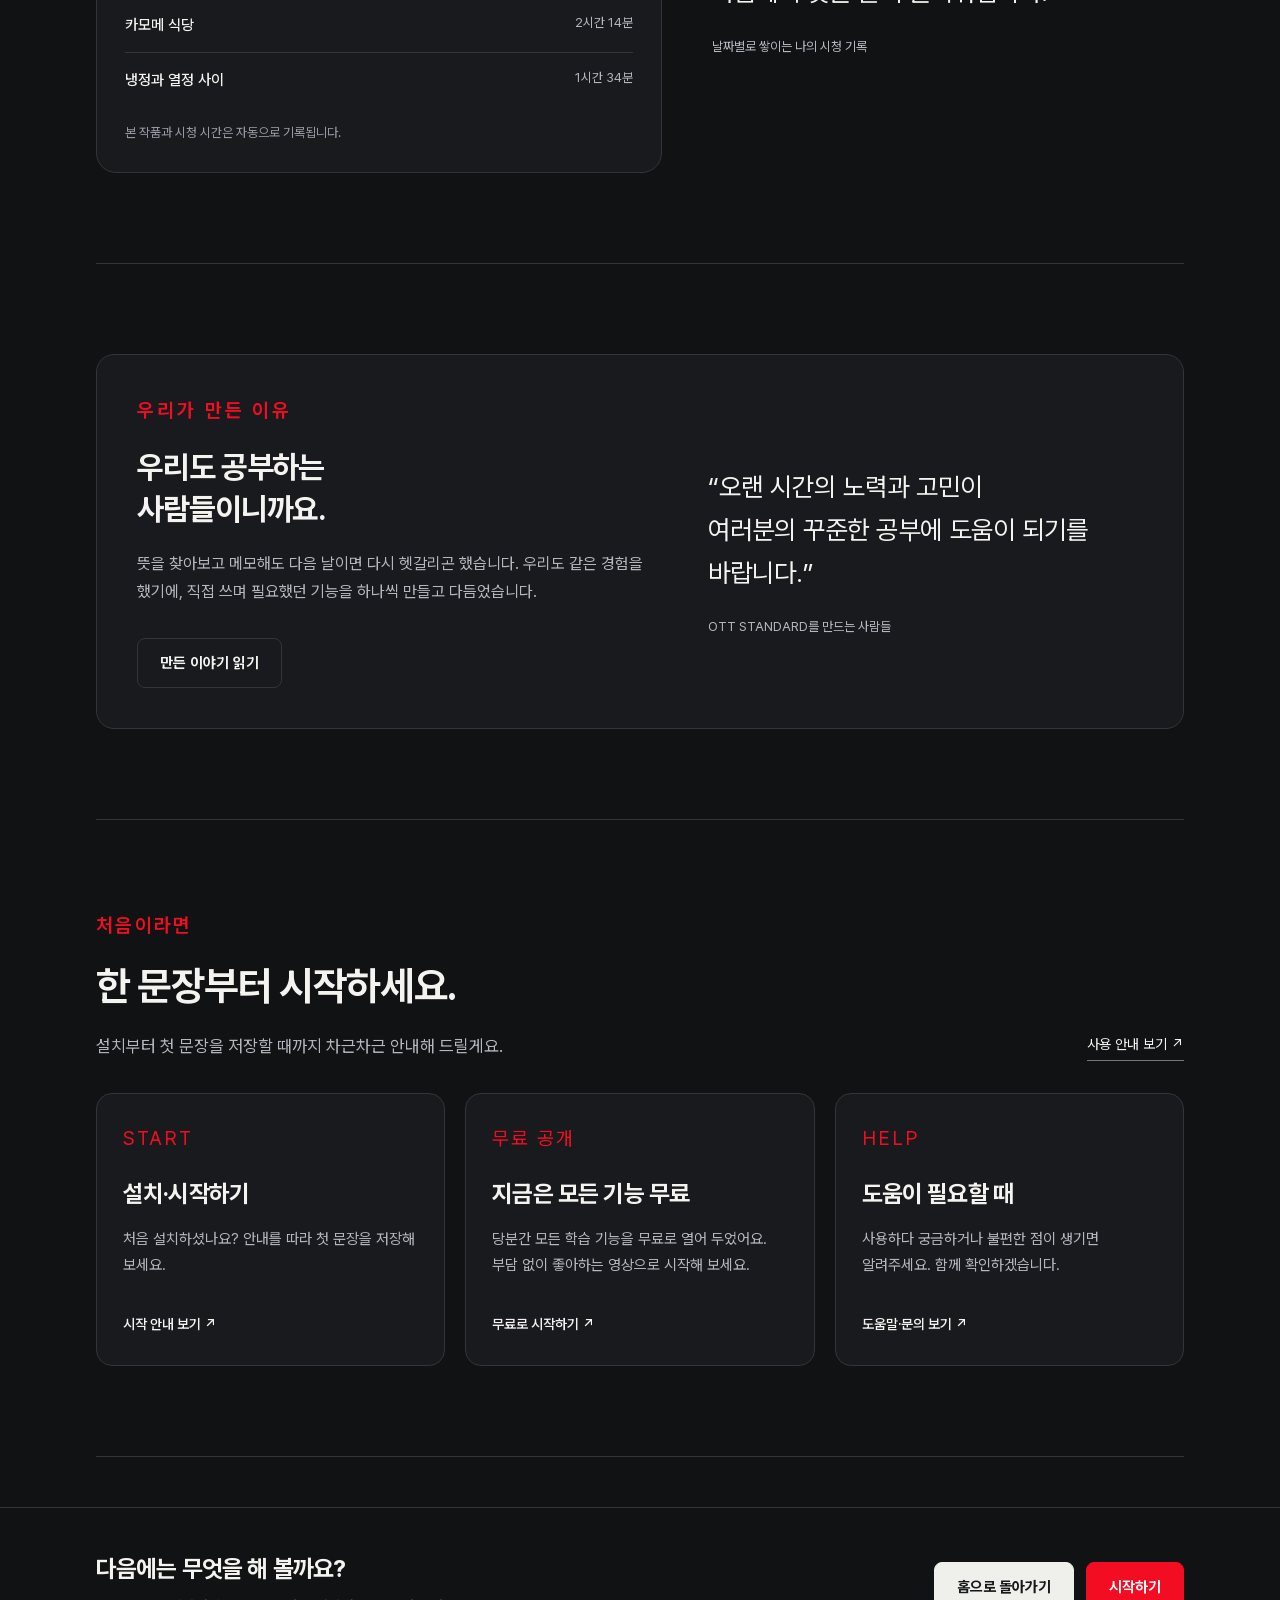
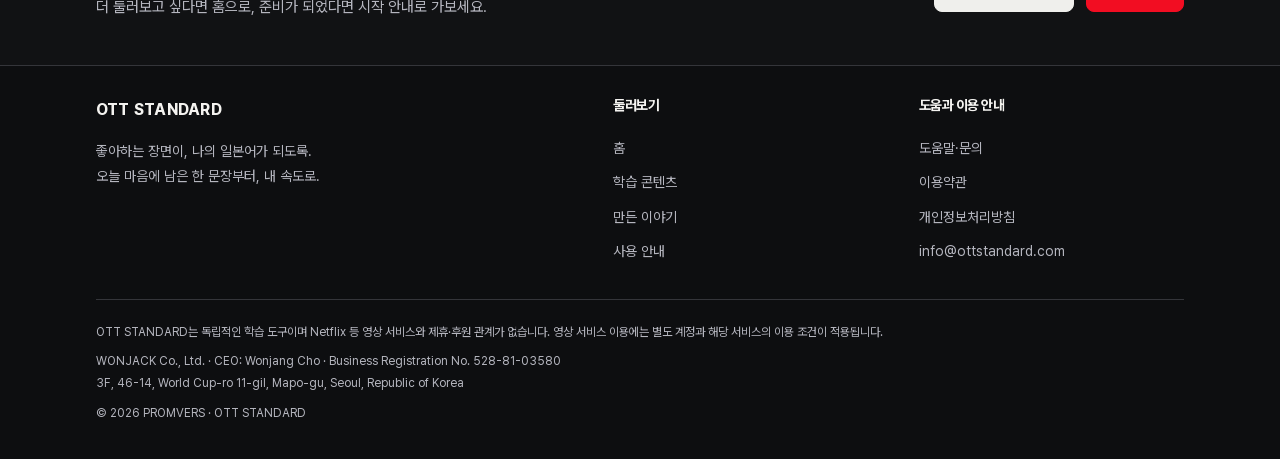
==== commit a56e1c22: "법적 문서·요금제·결제 페이지 베타 버전 반영 (결제 없음·유료 전환 예정) - 약관/방침/환불: 결제사명(Lemon Squeezy) 제거, '베타 버전 + 정식 출시 후 유료 전" ====
--- a/index.html
+++ b/index.html
@@ -42,4 +42,4 @@
 
 <section class="section"><div class="section-heading-row"><div class="section-head"><span class="section-number">보기만 해도 남는 기록</span><h2>내가 본 작품이,<br>한 달의 공부가 됩니다.</h2><p>좋아하는 작품을 보기만 해도 시청 시간과 본 작품이 달력에 모입니다. 이번 달 얼마나 봤고 어떤 문장을 남겼는지, 지난 공부를 편하게 돌아보세요.</p></div><a class="text-link" href="/learning/#calendar">시청 캘린더 자세히 보기 ↗</a></div><div class="split-panel"><div class="content-preview"><div class="preview-label"><b>2026년 9월</b><span>시청 요약</span></div><div class="chapter-row current"><b>이번 달 시청</b><small>29시간 37분 · 41편</small></div><div class="chapter-row"><b>가구야공주 이야기</b><small>2시간 18분 · 저장 6문장</small></div><div class="chapter-row"><b>카모메 식당</b><small>2시간 14분</small></div><div class="chapter-row"><b>냉정과 열정 사이</b><small>1시간 34분</small></div><p class="small-note">본 작품과 시청 시간은 자동으로 기록됩니다.</p></div><p class="quote-short">“무엇을 봤는지 돌아보면,<br>다음에 무엇을 볼지 즐거워집니다.”<span>날짜별로 쌓이는 나의 시청 기록</span></p></div></section><section class="section"><div class="quiet-panel split-panel"><div><span class="eyebrow">우리가 만든 이유</span><h2>우리도 공부하는<br>사람들이니까요.</h2><p>뜻을 찾아보고 메모해도 다음 날이면 다시 헷갈리곤 했습니다. 우리도 같은 경험을 했기에, 직접 쓰며 필요했던 기능을 하나씩 만들고 다듬었습니다.</p><div class="actions"><a class="button " href="/about/">만든 이야기 읽기</a></div></div><p class="quote-short">“오랜 시간의 노력과 고민이<br>여러분의 꾸준한 공부에 도움이 되기를 바랍니다.”<span>OTT STANDARD를 만드는 사람들</span></p></div></section>
 <section class="section"><div class="section-heading-row"><div class="section-head"><span class="section-number">처음이라면</span><h2>한 문장부터 시작하세요.</h2><p>설치부터 첫 문장을 저장할 때까지 차근차근 안내해 드릴게요.</p></div><a class="text-link" href="/docs/">사용 안내 보기 ↗</a></div><div class="portal-grid"><a class="portal" href="/start/"><span class="serial">START</span><h3>설치·시작하기</h3><p>처음 설치하셨나요? 안내를 따라 첫 문장을 저장해 보세요.</p><span class="portal-link">시작 안내 보기 ↗</span></a><a class="portal" href="/start/"><span class="serial">무료 공개</span><h3>지금은 모든 기능 무료</h3><p>당분간 모든 학습 기능을 무료로 열어 두었어요. 부담 없이 좋아하는 영상으로 시작해 보세요.</p><span class="portal-link">무료로 시작하기 ↗</span></a><a class="portal" href="/support/"><span class="serial">HELP</span><h3>도움이 필요할 때</h3><p>사용하다 궁금하거나 불편한 점이 생기면 알려주세요. 함께 확인하겠습니다.</p><span class="portal-link">도움말·문의 보기 ↗</span></a></div></section></main><div class="page-navigation"><div class="wrap page-navigation-inner"><div><h2>다음에는 무엇을 해 볼까요?</h2><p>더 둘러보고 싶다면 홈으로, 준비가 되었다면 시작 안내로 가보세요.</p></div><div class="actions"><a class="button home-button" href="/">홈으로 돌아가기</a><a class="button primary" href="/start/">시작하기</a></div></div></div>
-<footer class="footer"><div class="wrap"><div class="footer-menu"><div><a class="brand" href="/">OTT STANDARD</a><p>좋아하는 장면이, 나의 일본어가 되도록.<br>오늘 마음에 남은 한 문장부터, 내 속도로.</p></div><div><h3>둘러보기</h3><a href="/">홈</a><a href="/learning/">학습 콘텐츠</a><a href="/about/">만든 이야기</a><a href="/docs/">사용 안내</a></div><div><h3>도움과 이용 안내</h3><a href="/support/">도움말·문의</a><a href="/terms/">이용약관</a><a href="/privacy/">개인정보처리방침</a><a href="/refund/">환불 정책</a><a href="mailto:info@ottstandard.com">info@ottstandard.com</a></div></div><div class="footer-bottom"><p>OTT STANDARD는 독립적인 학습 도구이며 Netflix 등 영상 서비스와 제휴·후원 관계가 없습니다. 영상 서비스 이용에는 별도 계정과 해당 서비스의 이용 조건이 적용됩니다.</p><p>WONJACK Co., Ltd. · CEO: Wonjang Cho · Business Registration No. 528-81-03580<br>3F, 46-14, World Cup-ro 11-gil, Mapo-gu, Seoul, Republic of Korea</p><p>© 2026 PROMVERS · OTT STANDARD</p></div></div></footer><script src="/assets/site.js?v=i18n-20261003"></script></body></html>+<footer class="footer"><div class="wrap"><div class="footer-menu"><div><a class="brand" href="/">OTT STANDARD</a><p>좋아하는 장면이, 나의 일본어가 되도록.<br>오늘 마음에 남은 한 문장부터, 내 속도로.</p></div><div><h3>둘러보기</h3><a href="/">홈</a><a href="/learning/">학습 콘텐츠</a><a href="/about/">만든 이야기</a><a href="/docs/">사용 안내</a></div><div><h3>도움과 이용 안내</h3><a href="/support/">도움말·문의</a><a href="/terms/">이용약관</a><a href="/privacy/">개인정보처리방침</a><a href="mailto:info@ottstandard.com">info@ottstandard.com</a></div></div><div class="footer-bottom"><p>OTT STANDARD는 독립적인 학습 도구이며 Netflix 등 영상 서비스와 제휴·후원 관계가 없습니다. 영상 서비스 이용에는 별도 계정과 해당 서비스의 이용 조건이 적용됩니다.</p><p>WONJACK Co., Ltd. · CEO: Wonjang Cho · Business Registration No. 528-81-03580<br>3F, 46-14, World Cup-ro 11-gil, Mapo-gu, Seoul, Republic of Korea</p><p>© 2026 PROMVERS · OTT STANDARD</p></div></div></footer><script src="/assets/site.js?v=i18n-20261003"></script></body></html>
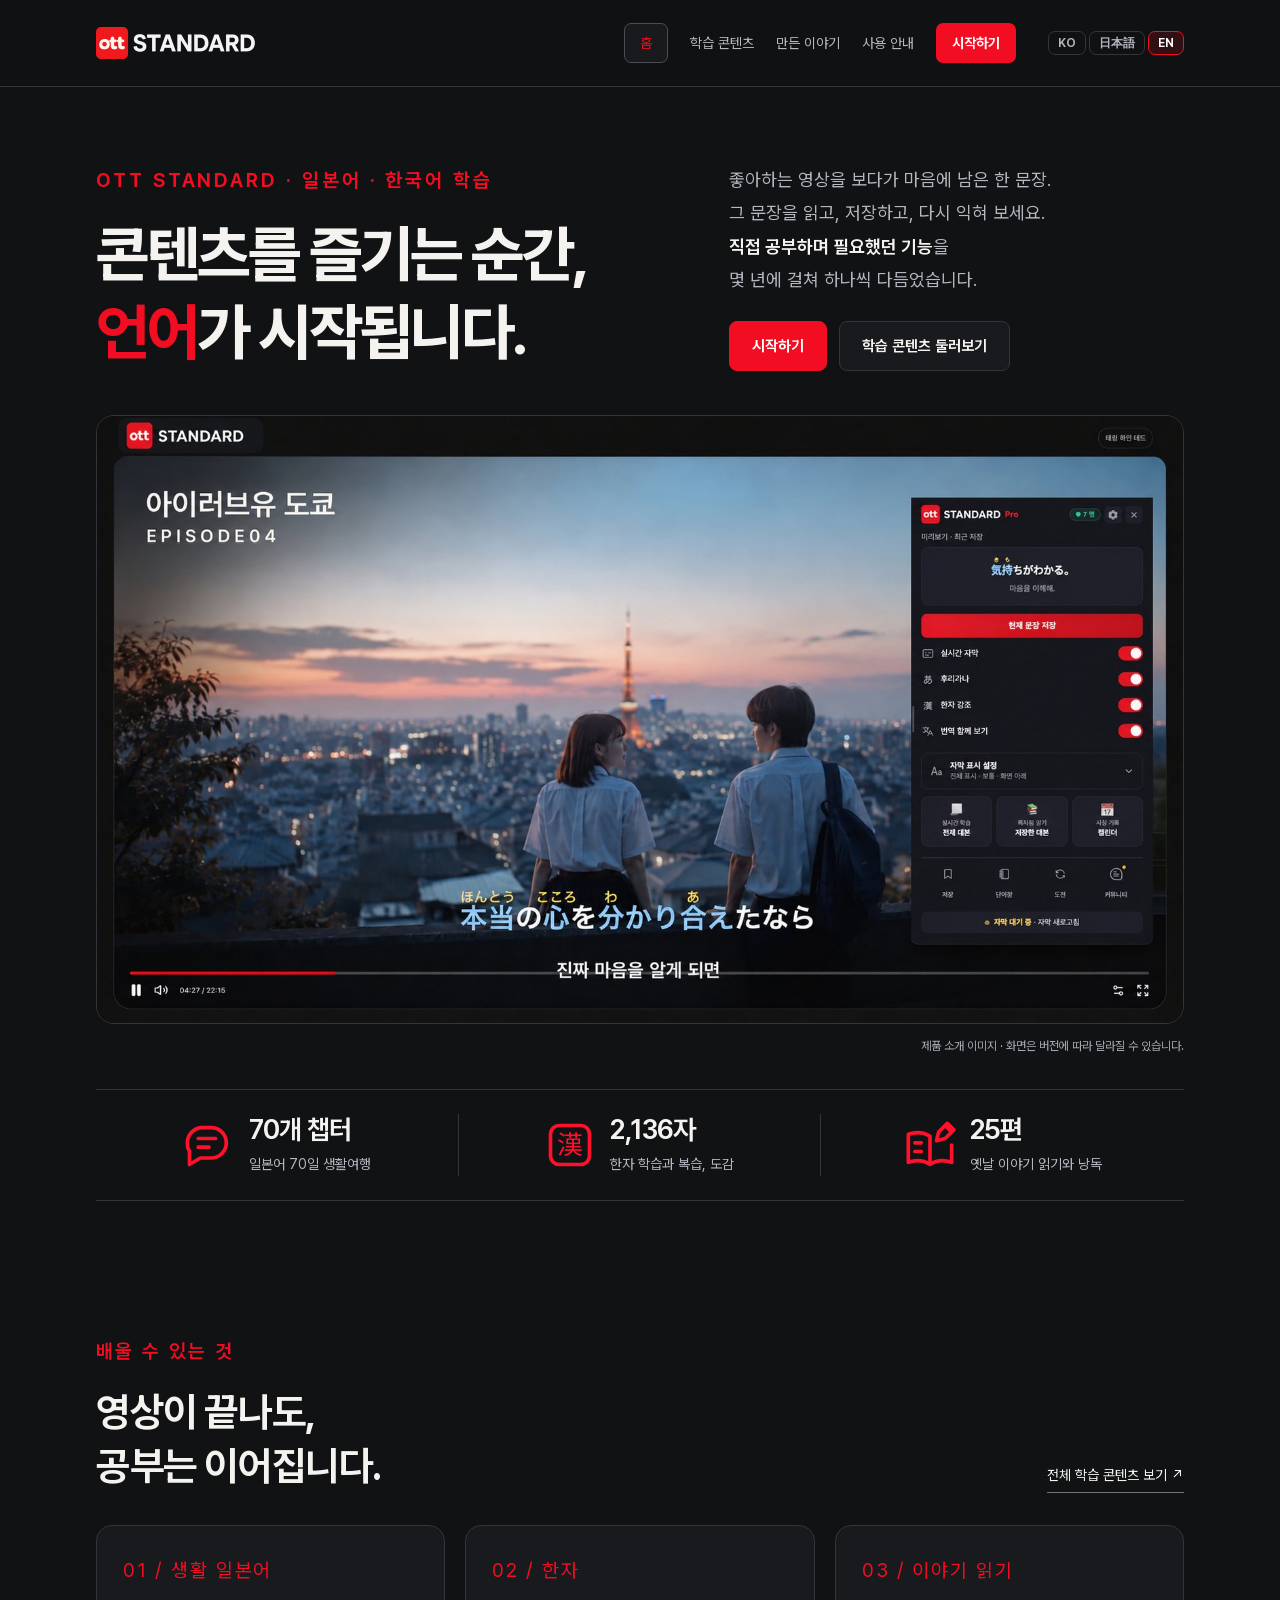
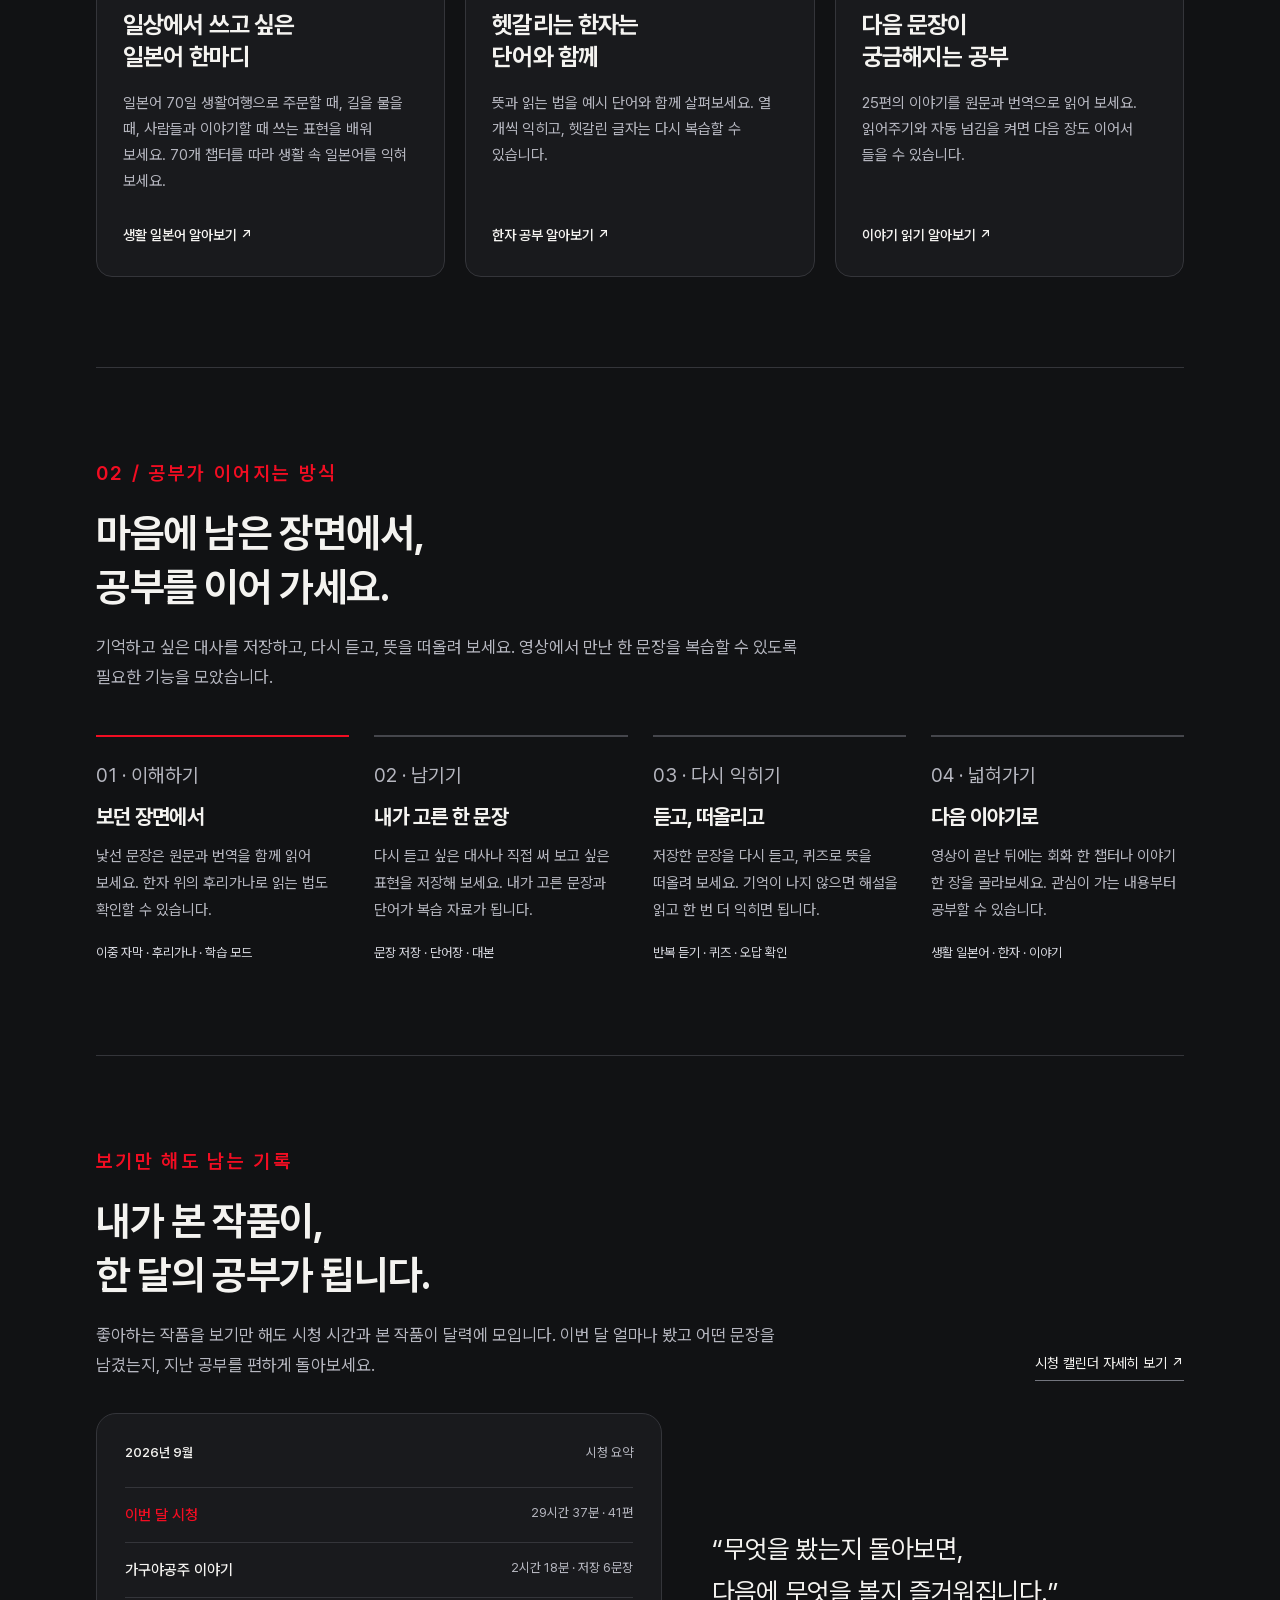
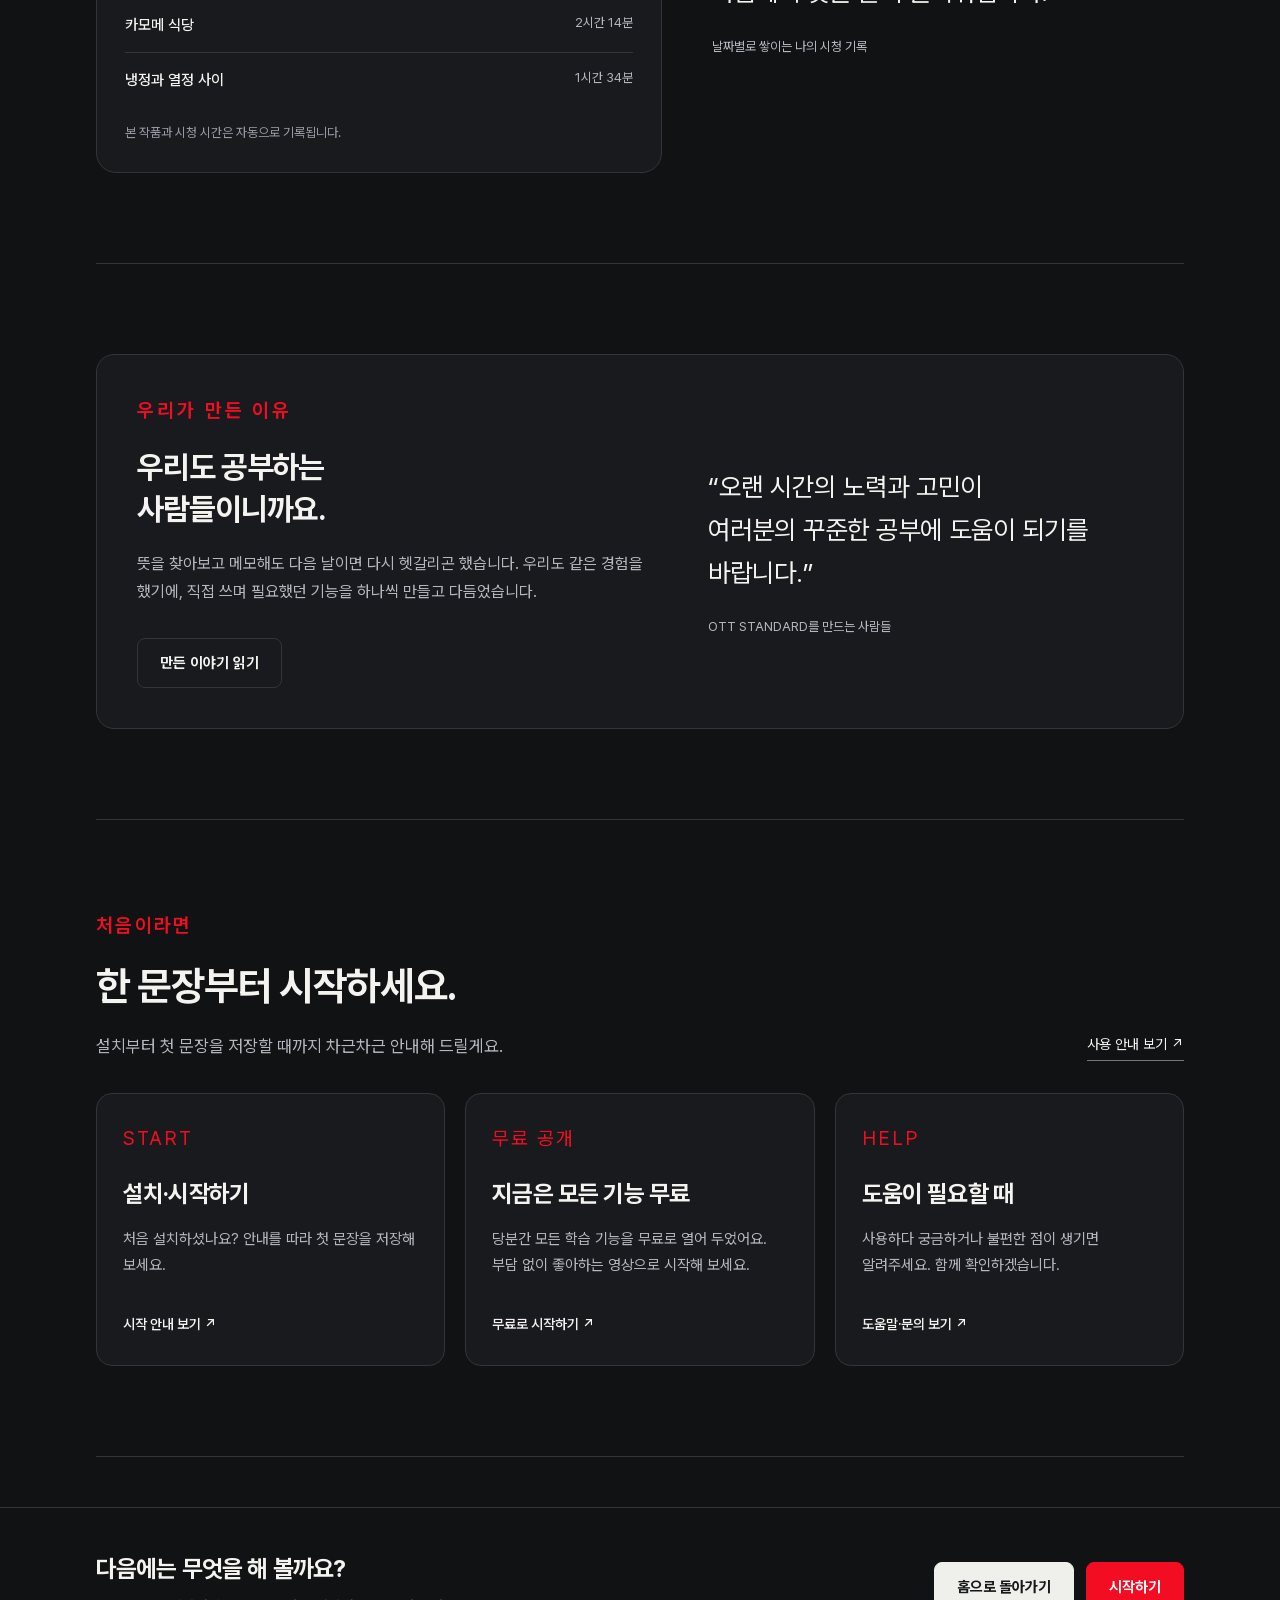
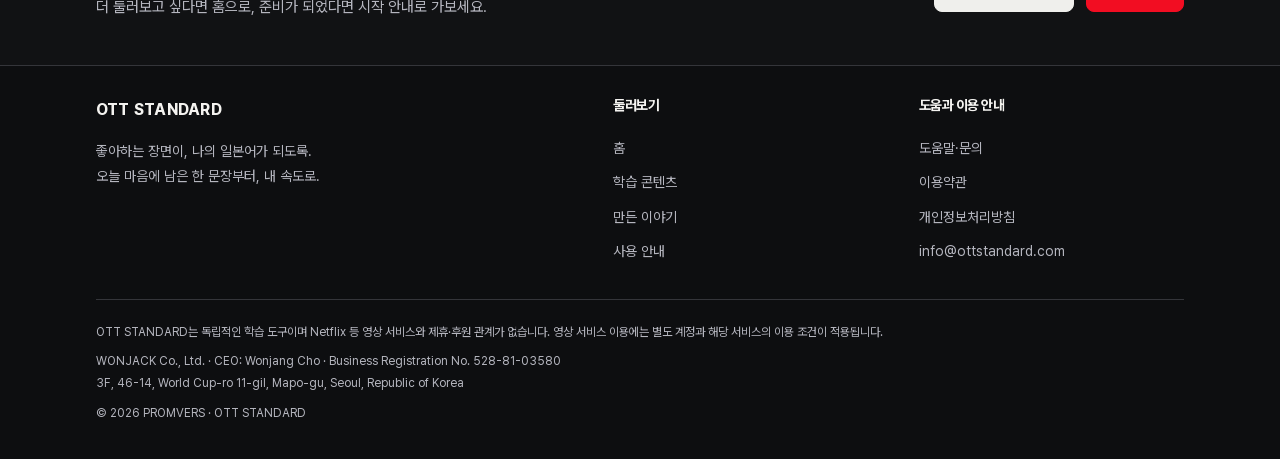
==== commit 2fe5ff41: "feat: show KO/日本語/EN language switch top-right on mobile On mobile the nav becomes a horizontal over" ====
--- a/index.html
+++ b/index.html
@@ -1,5 +1,5 @@
 <!doctype html>
-<html lang="ko"><head><meta charset="utf-8"><meta name="viewport" content="width=device-width,initial-scale=1"><meta name="theme-color" content="#111214"><title>홈 · OTT STANDARD</title><meta name="description" content="좋아하는 장면이, 나의 일본어가 되도록. OTT STANDARD의 학습 콘텐츠, 사용 안내와 요금제를 만나보세요."><link rel="icon" href="/assets/logo.png?v=3" type="image/png"><link rel="stylesheet" href="/assets/site.css?v=i18n-20261003b"><link rel="canonical" href="https://ottstandard.com/"><meta property="og:type" content="website"><meta property="og:site_name" content="OTT STANDARD"><meta property="og:title" content="OTT STANDARD - 쉽게 익히는 자막"><meta property="og:description" content="좋아하는 장면이, 나의 일본어가 되도록. 학습 콘텐츠·사용 안내·요금제."><meta property="og:url" content="https://ottstandard.com/"><meta property="og:image" content="https://ottstandard.com/og.png"><meta name="twitter:card" content="summary_large_image"><style id="home-intro-label-size">#main .eyebrow,#main .section-number,#main .portal .serial,#main .flow small{font-size:19.5px;line-height:1.6}@media(max-width:760px){#main .home-hero .eyebrow{font-size:18px}}@media(max-width:640px){#main .eyebrow{font-size:18px}}</style></head><body data-mode="multipage"><a class="skip" href="#main">본문으로 바로가기</a><header class="topbar"><div class="wrap topbar-inner"><a class="brand notranslate" translate="no" href="/" aria-label="OTT STANDARD 홈"><img src="[data-uri]" width="159" height="32" alt="" aria-hidden="true" translate="no" class="notranslate" style="display:block;height:32px;width:auto"></a><nav class="nav" aria-label="주 메뉴"><a class="home-link" data-nav="home" href="/" aria-current="page">홈</a><a class="" data-nav="learning" href="/learning/">학습 콘텐츠</a><a class="" data-nav="about" href="/about/">만든 이야기</a><a class="" data-nav="docs" href="/docs/">사용 안내</a><a class="nav-start" data-nav="start" href="/start/">시작하기</a></nav></div></header><main id="main" class="wrap page-content">
+<html lang="ko"><head><meta charset="utf-8"><meta name="viewport" content="width=device-width,initial-scale=1"><meta name="theme-color" content="#111214"><title>홈 · OTT STANDARD</title><meta name="description" content="좋아하는 장면이, 나의 일본어가 되도록. OTT STANDARD의 학습 콘텐츠, 사용 안내와 요금제를 만나보세요."><link rel="icon" href="/assets/logo.png?v=3" type="image/png"><link rel="stylesheet" href="/assets/site.css?v=i18n-20261016a"><link rel="canonical" href="https://ottstandard.com/"><meta property="og:type" content="website"><meta property="og:site_name" content="OTT STANDARD"><meta property="og:title" content="OTT STANDARD - 쉽게 익히는 자막"><meta property="og:description" content="좋아하는 장면이, 나의 일본어가 되도록. 학습 콘텐츠·사용 안내·요금제."><meta property="og:url" content="https://ottstandard.com/"><meta property="og:image" content="https://ottstandard.com/og.png"><meta name="twitter:card" content="summary_large_image"><style id="home-intro-label-size">#main .eyebrow,#main .section-number,#main .portal .serial,#main .flow small{font-size:19.5px;line-height:1.6}@media(max-width:760px){#main .home-hero .eyebrow{font-size:18px}}@media(max-width:640px){#main .eyebrow{font-size:18px}}</style></head><body data-mode="multipage"><a class="skip" href="#main">본문으로 바로가기</a><header class="topbar"><div class="wrap topbar-inner"><a class="brand notranslate" translate="no" href="/" aria-label="OTT STANDARD 홈"><img src="[data-uri]" width="159" height="32" alt="" aria-hidden="true" translate="no" class="notranslate" style="display:block;height:32px;width:auto"></a><nav class="nav" aria-label="주 메뉴"><a class="home-link" data-nav="home" href="/" aria-current="page">홈</a><a class="" data-nav="learning" href="/learning/">학습 콘텐츠</a><a class="" data-nav="about" href="/about/">만든 이야기</a><a class="" data-nav="docs" href="/docs/">사용 안내</a><a class="nav-start" data-nav="start" href="/start/">시작하기</a></nav></div></header><main id="main" class="wrap page-content">
 <section class="home-hero"><div class="home-hero-top"><div><span class="eyebrow"><span class="eb-a">OTT STANDARD</span><span class="eb-dot"> · </span><span class="eb-b">일본어 · 한국어 학습</span></span><h1 tabindex="-1" id="heroRot">좋아하는 장면이,<br>나의 <span class="accent">일본어</span>가 되도록.</h1>
 <script>
 (function(){
--- a/assets/site.css
+++ b/assets/site.css
@@ -50,3 +50,5 @@
 .lang-switch button:hover{color:var(--ink)}
 .lang-switch button.on{color:#fff;border-color:var(--red);background:rgba(242,13,34,.14)}
 @media(max-width:640px){.lang-switch{margin-left:6px;gap:2px}.lang-switch button{padding:5px 7px;font-size:11px}}
+@media(max-width:760px){.topbar-inner{position:relative}.nav .lang-switch{position:absolute;top:14px;right:28px;margin:0}}
+@media(max-width:640px){.nav .lang-switch{top:16px;right:22px}}
